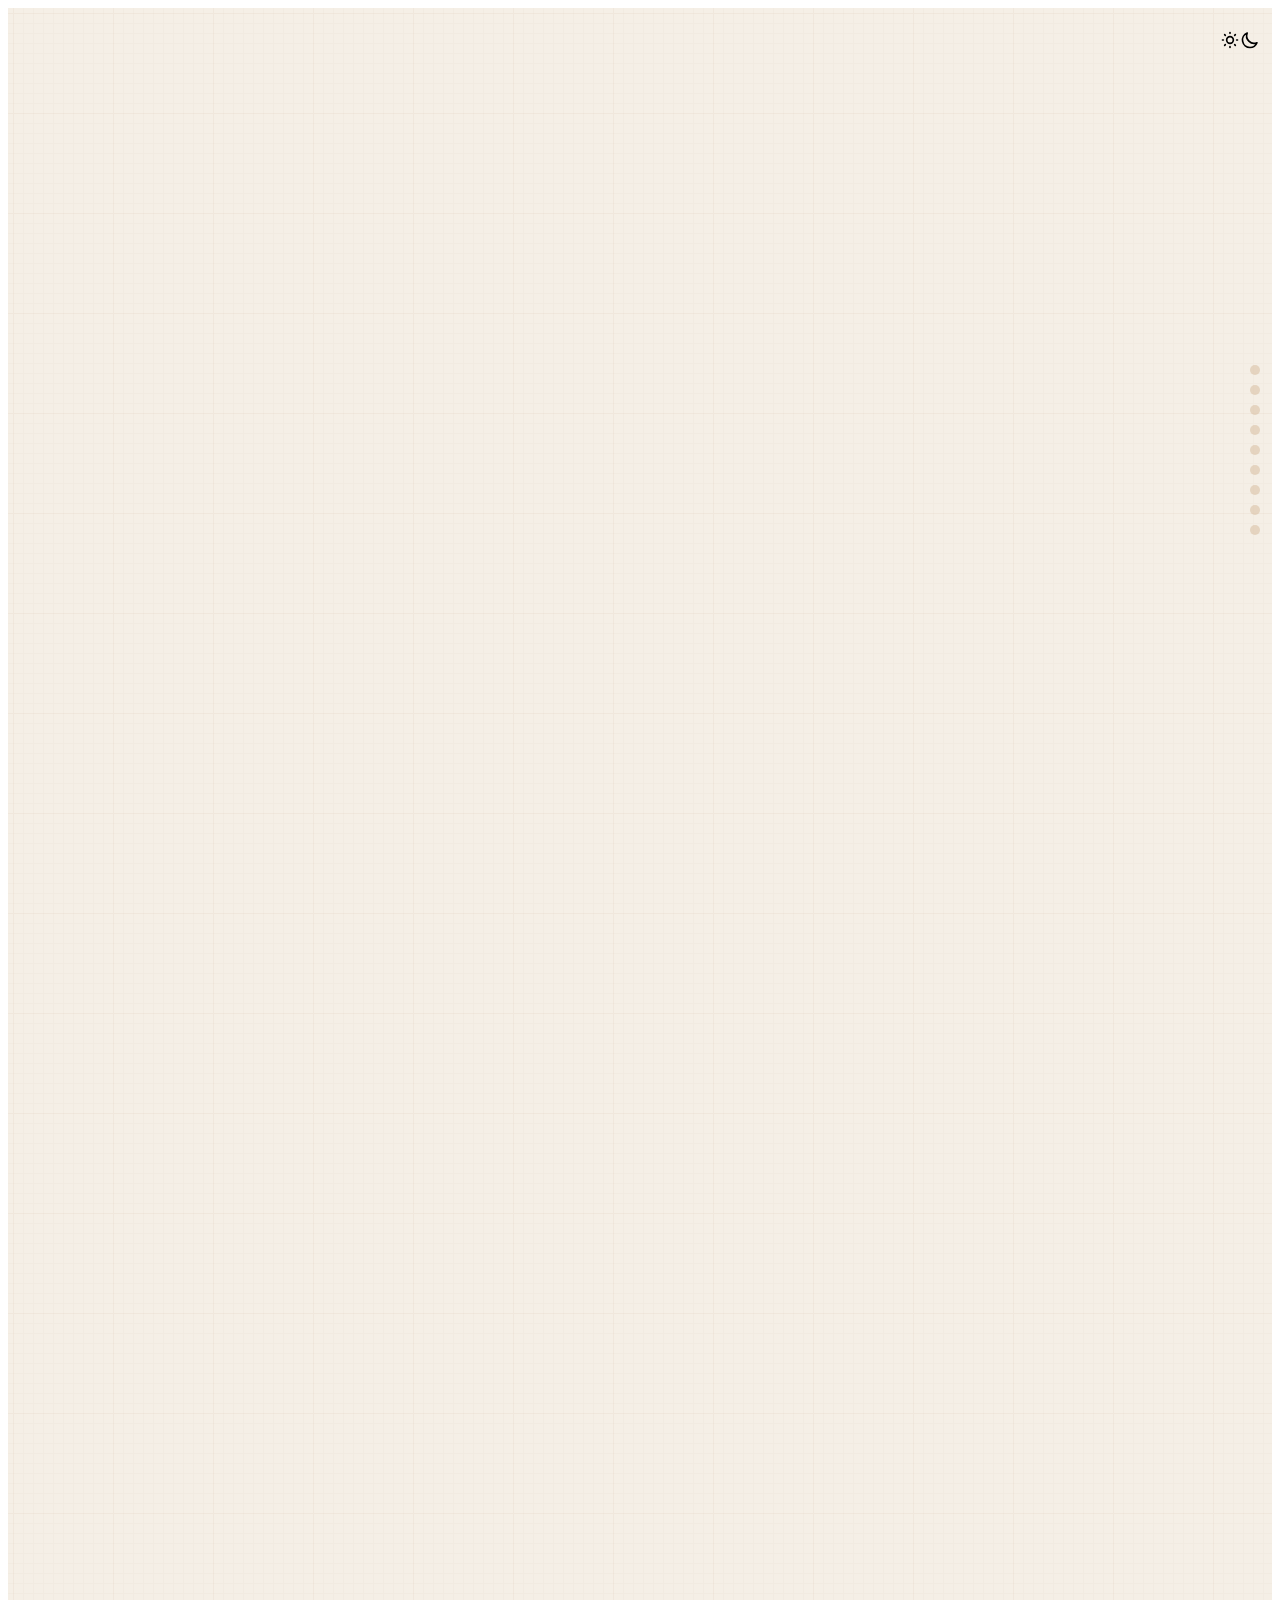
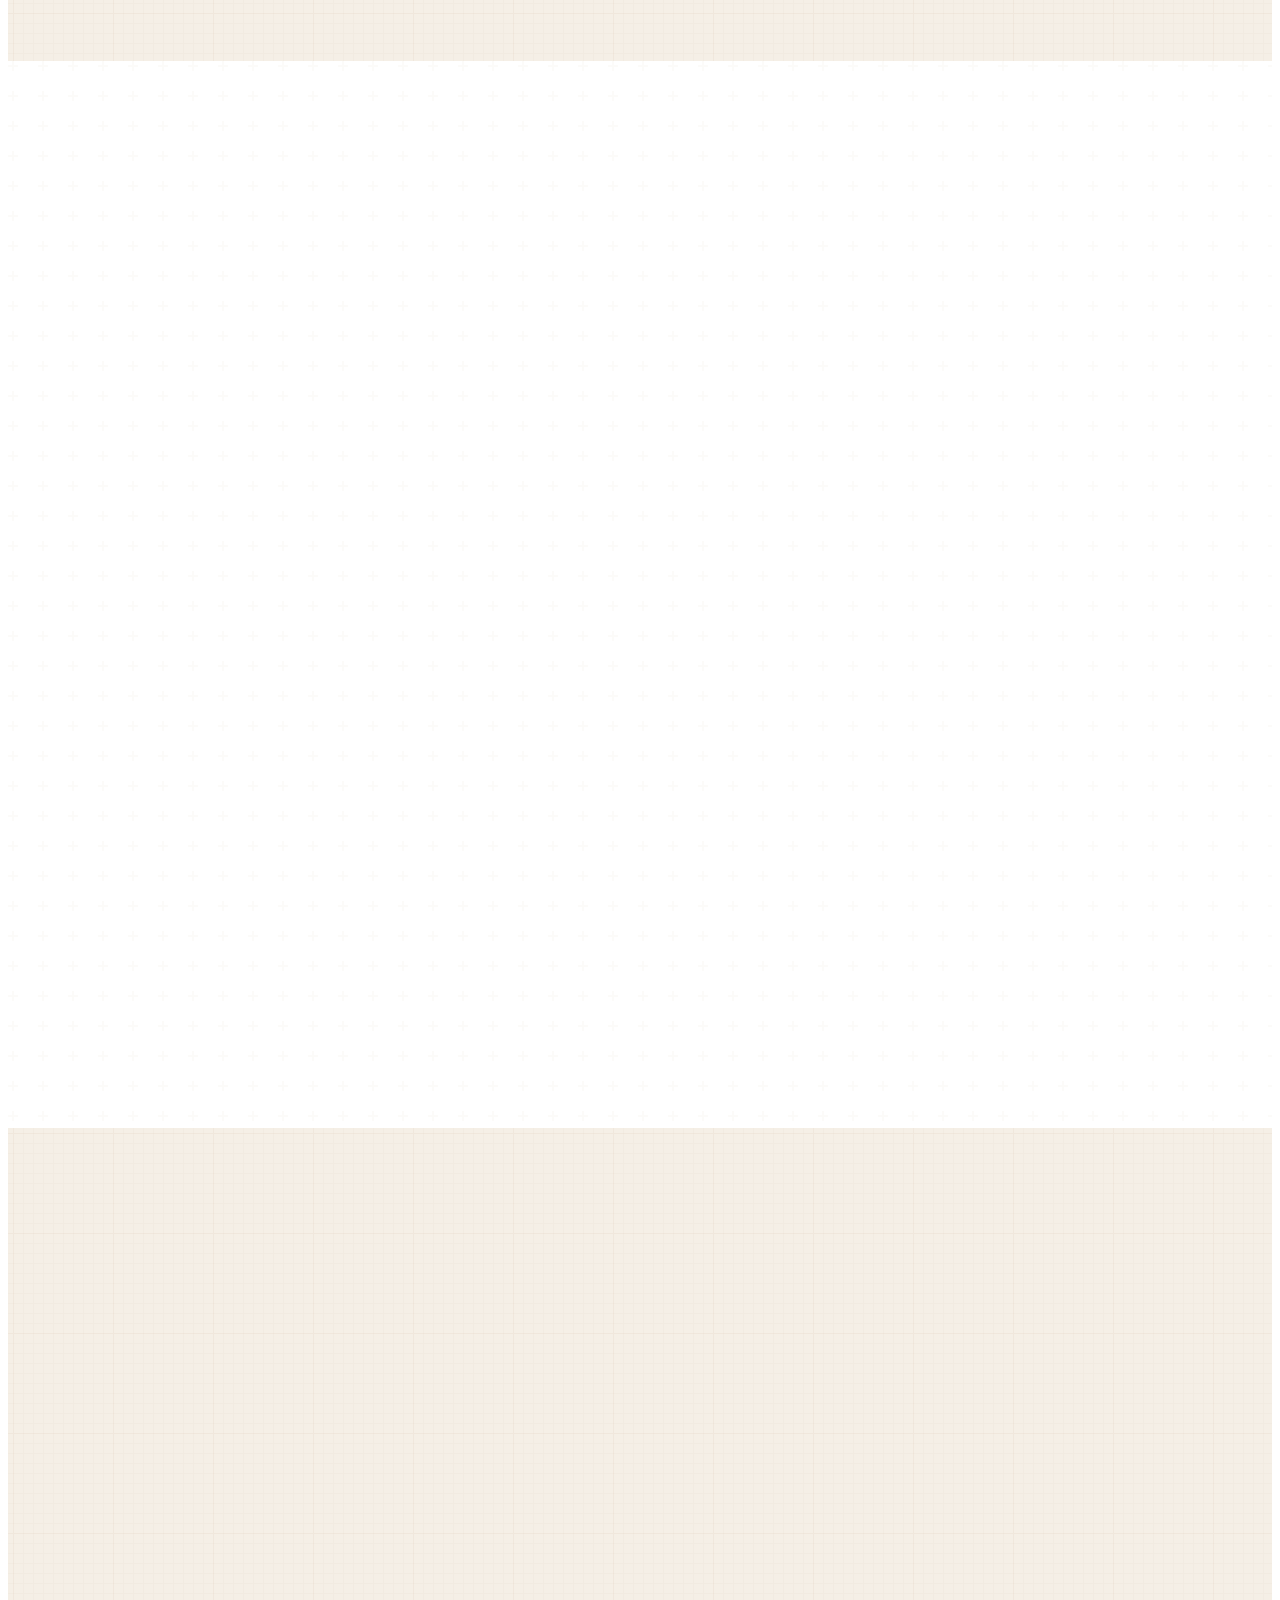
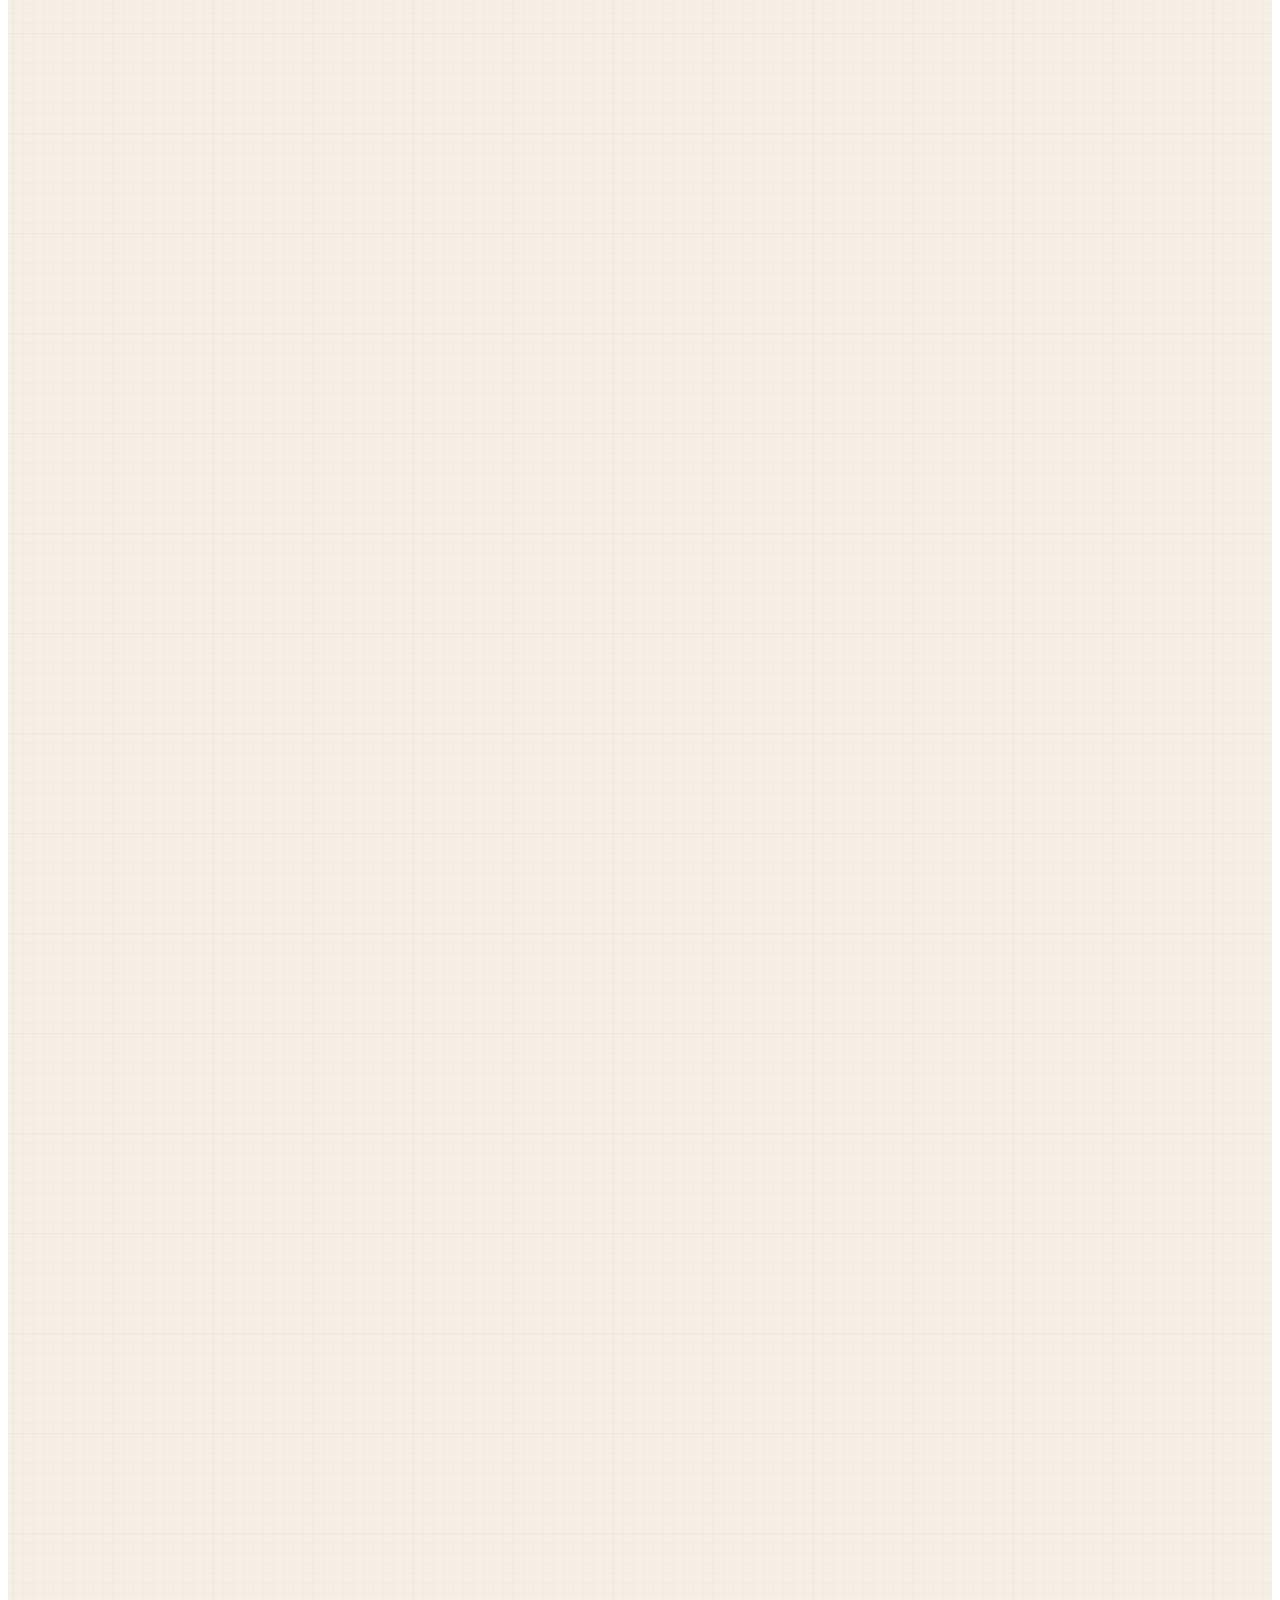
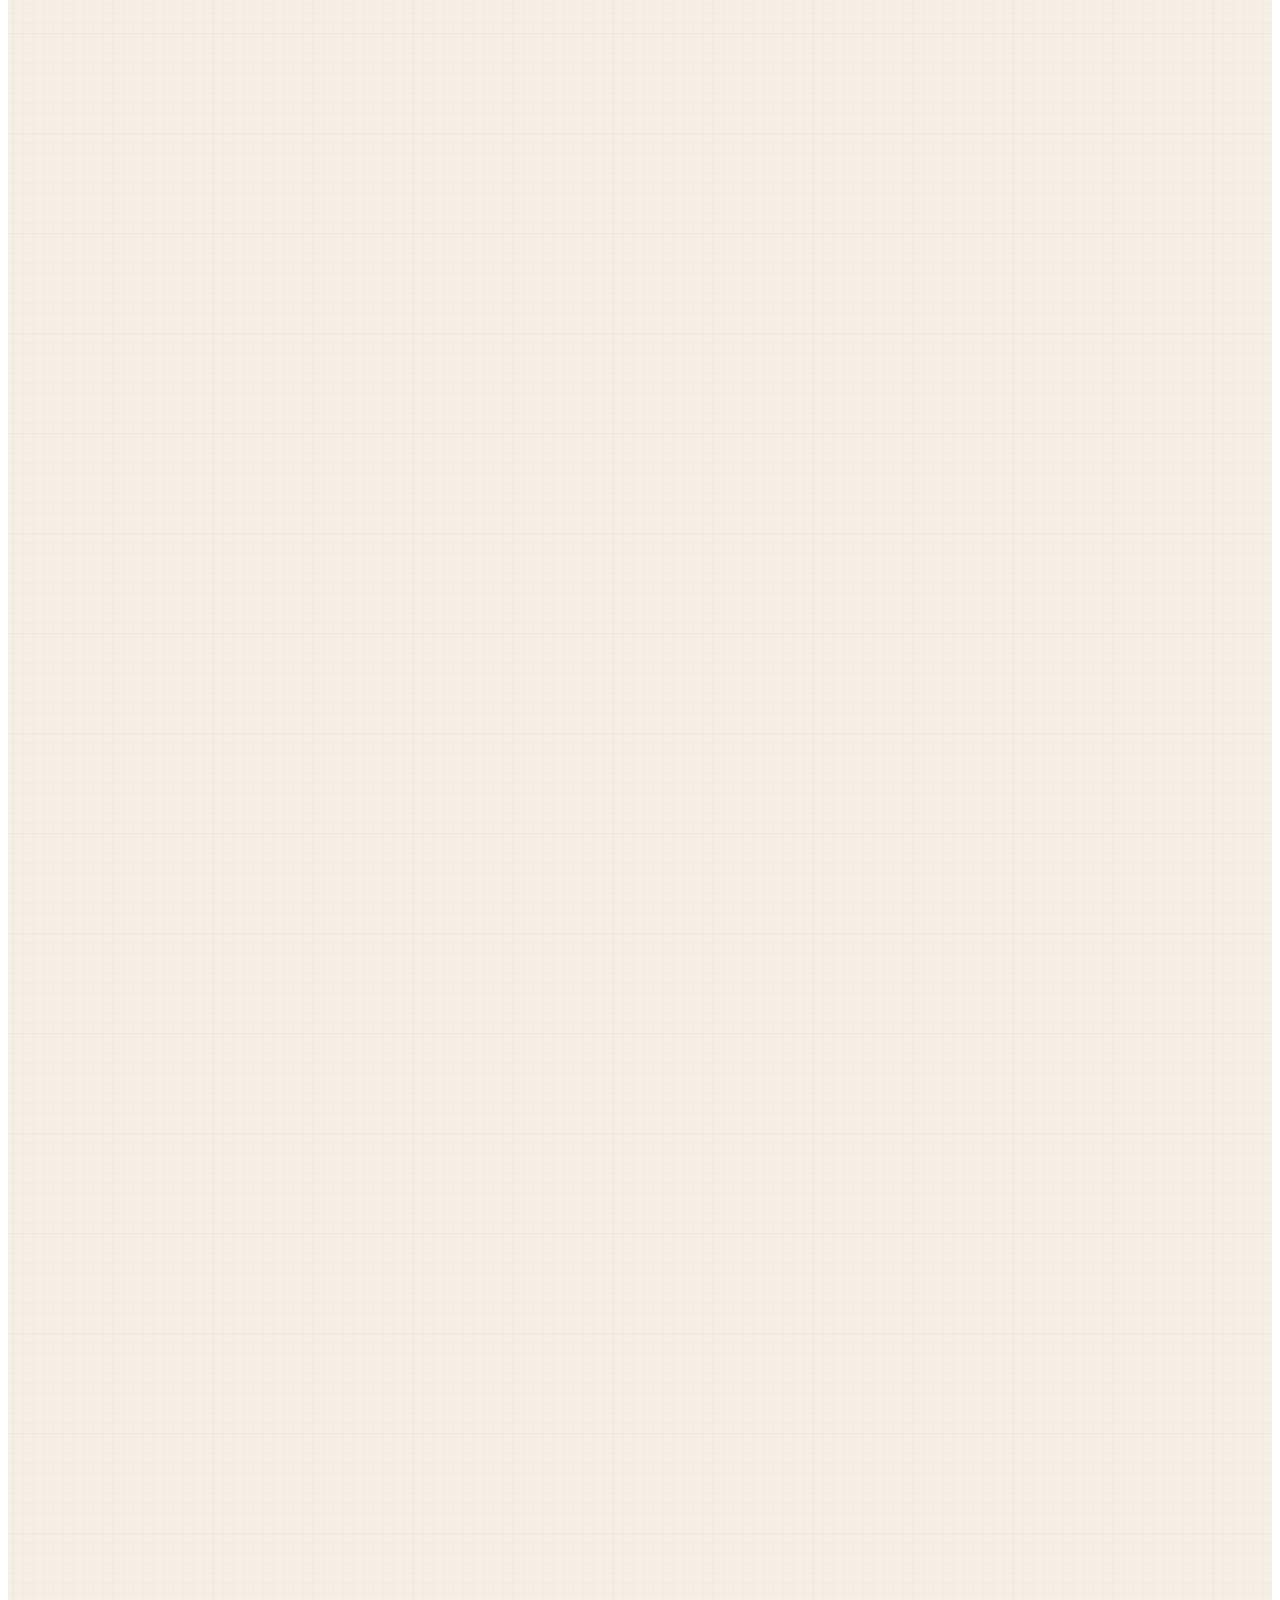
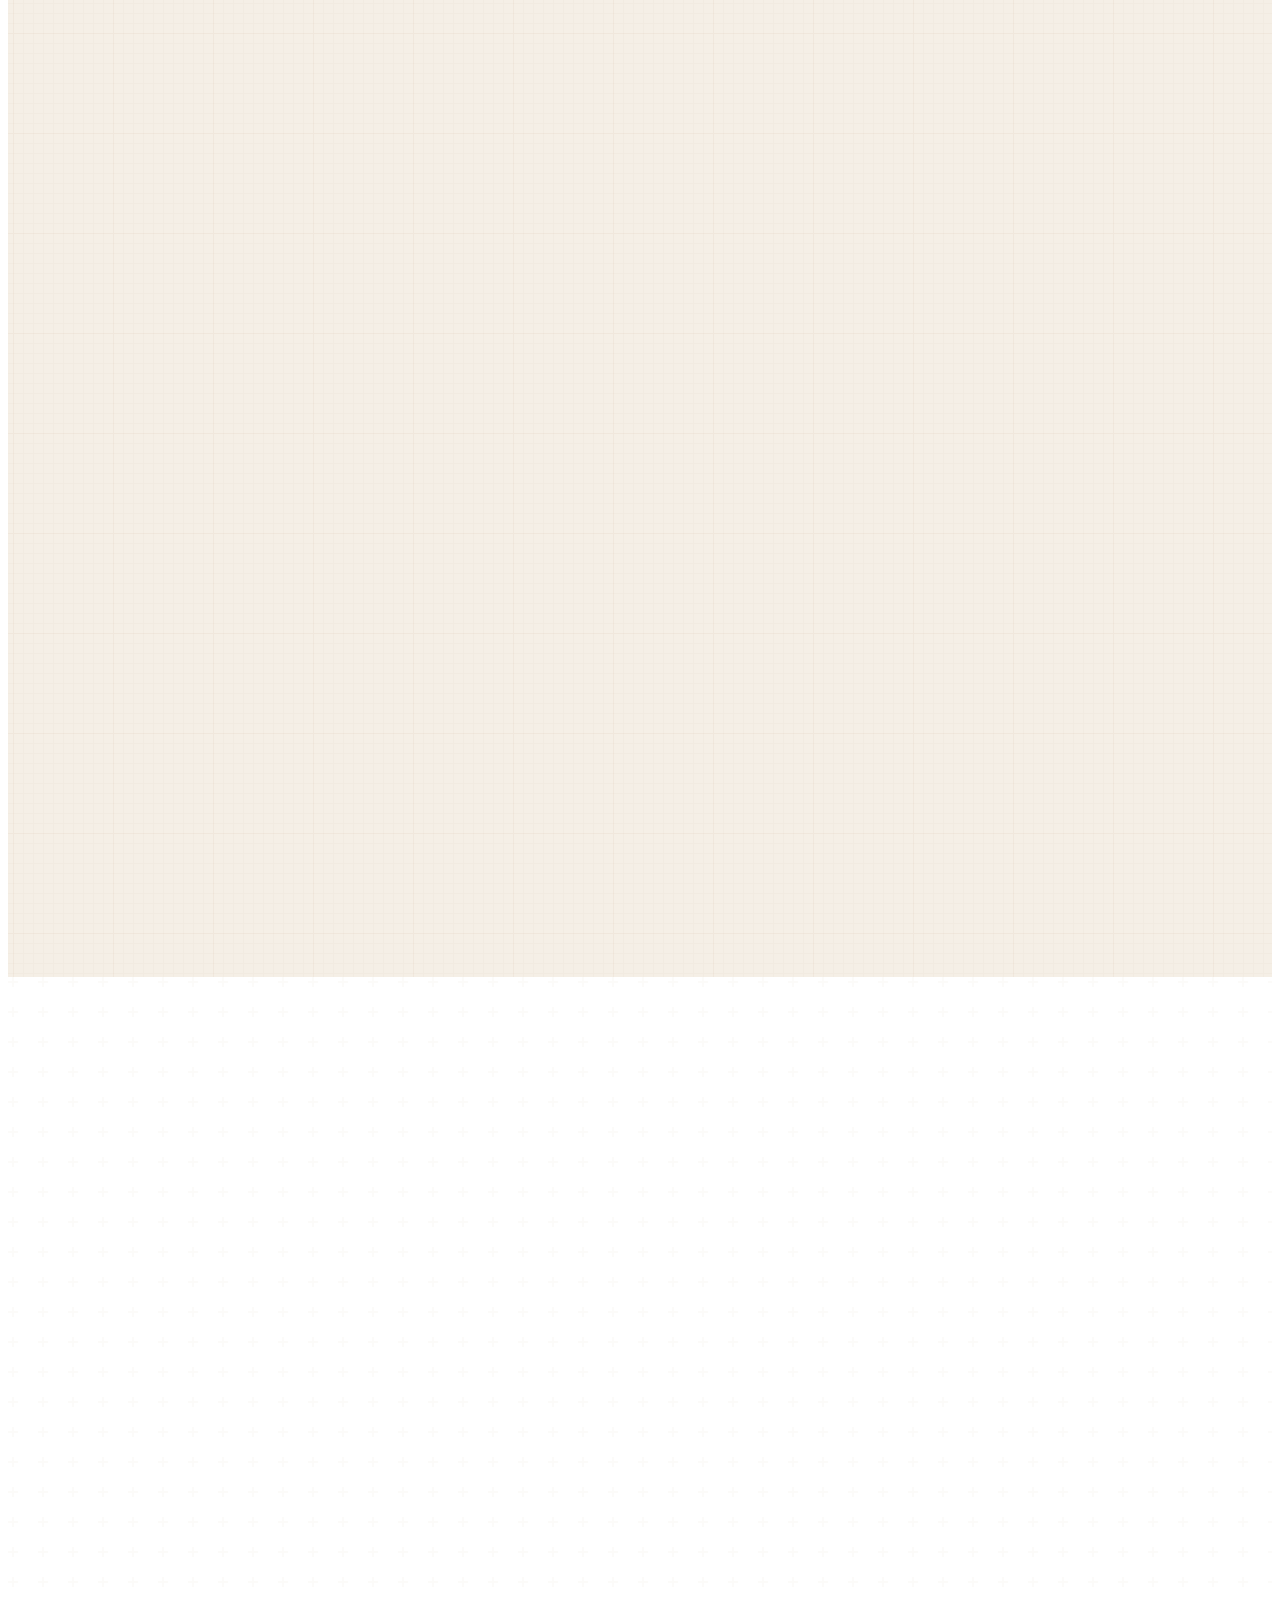
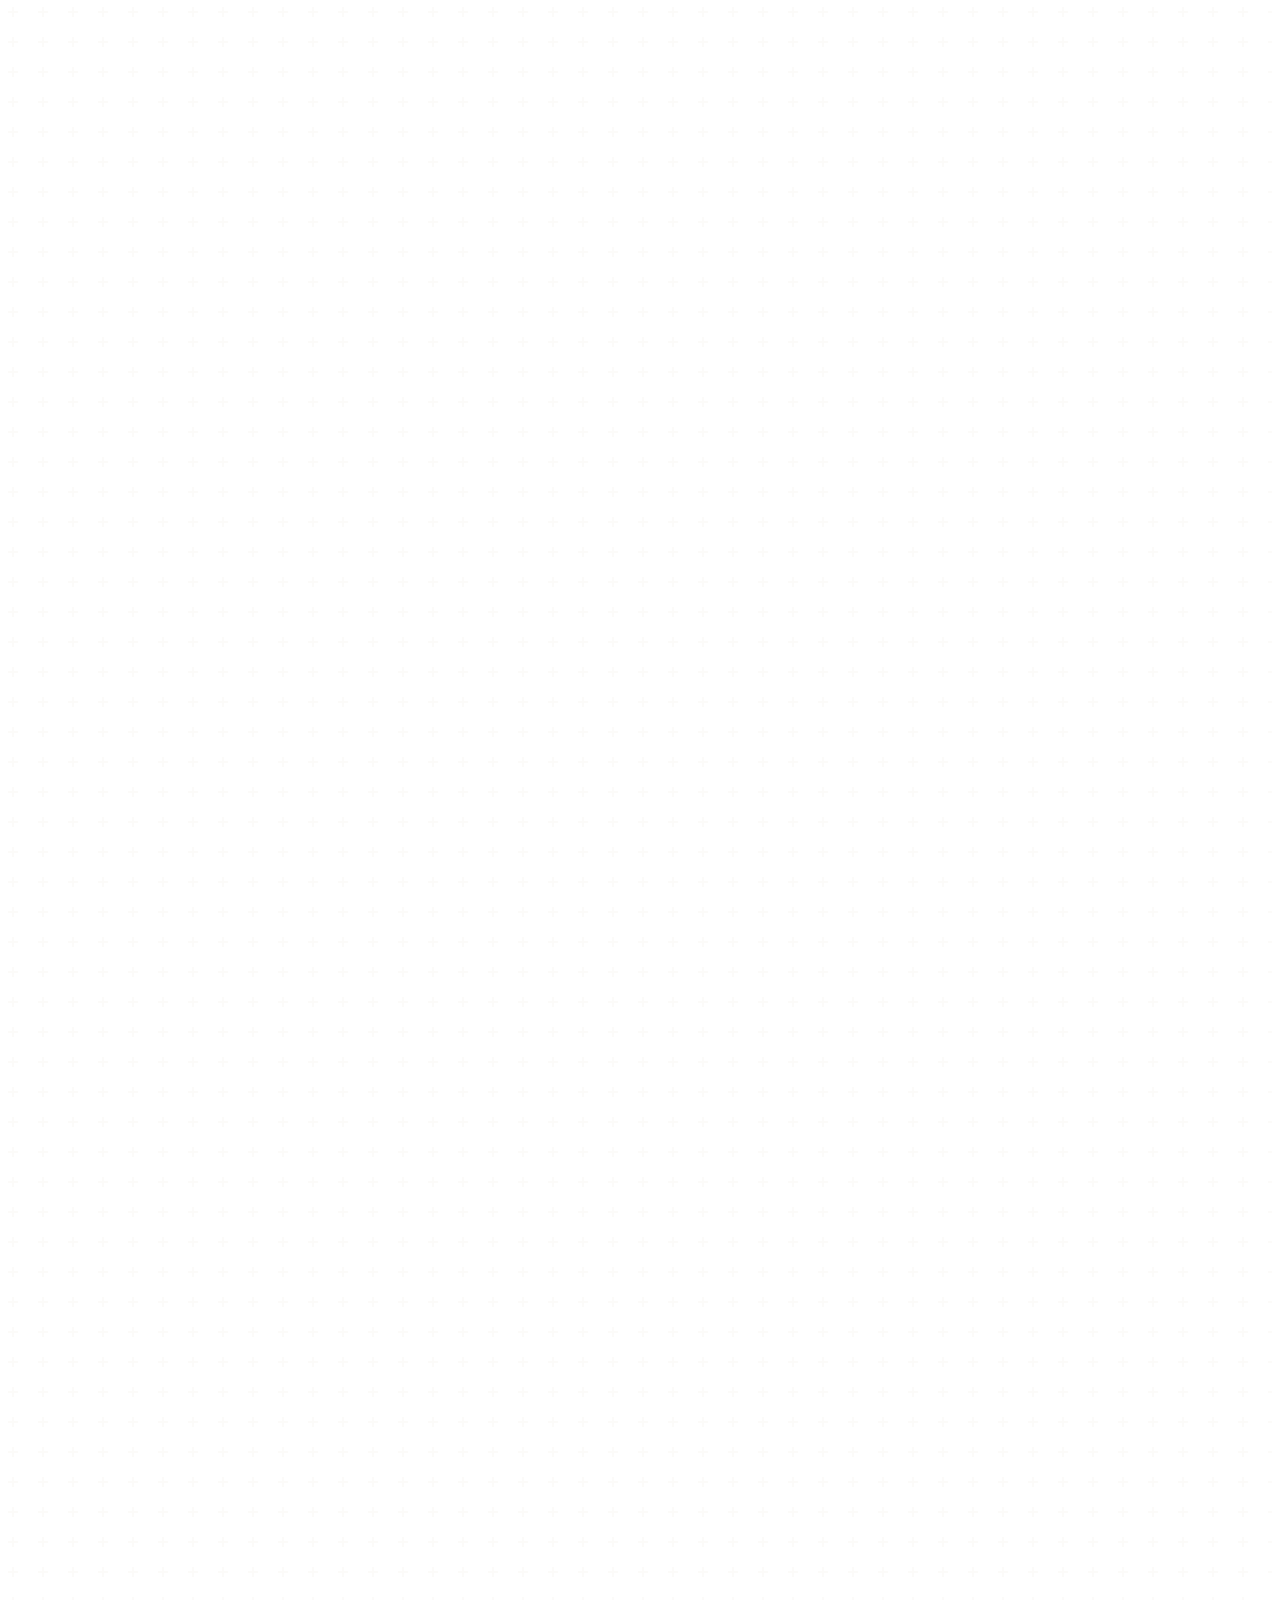
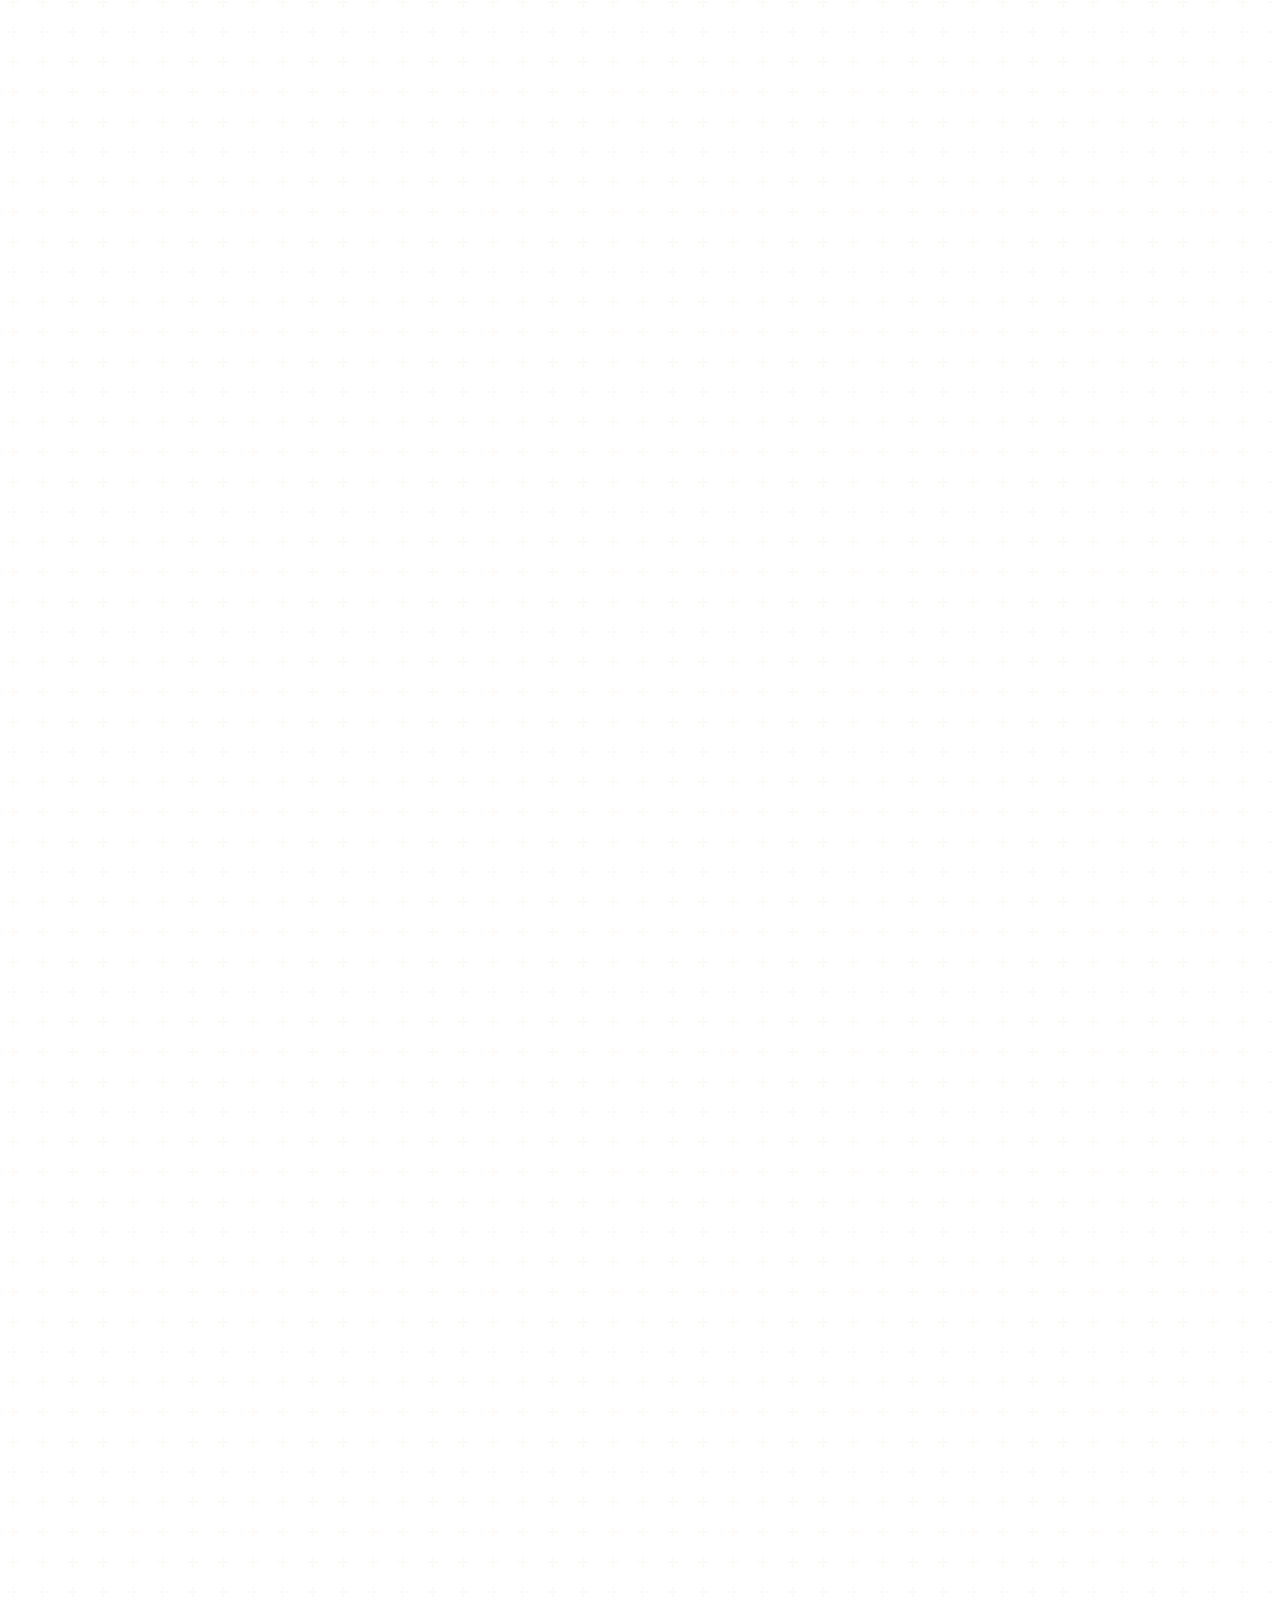
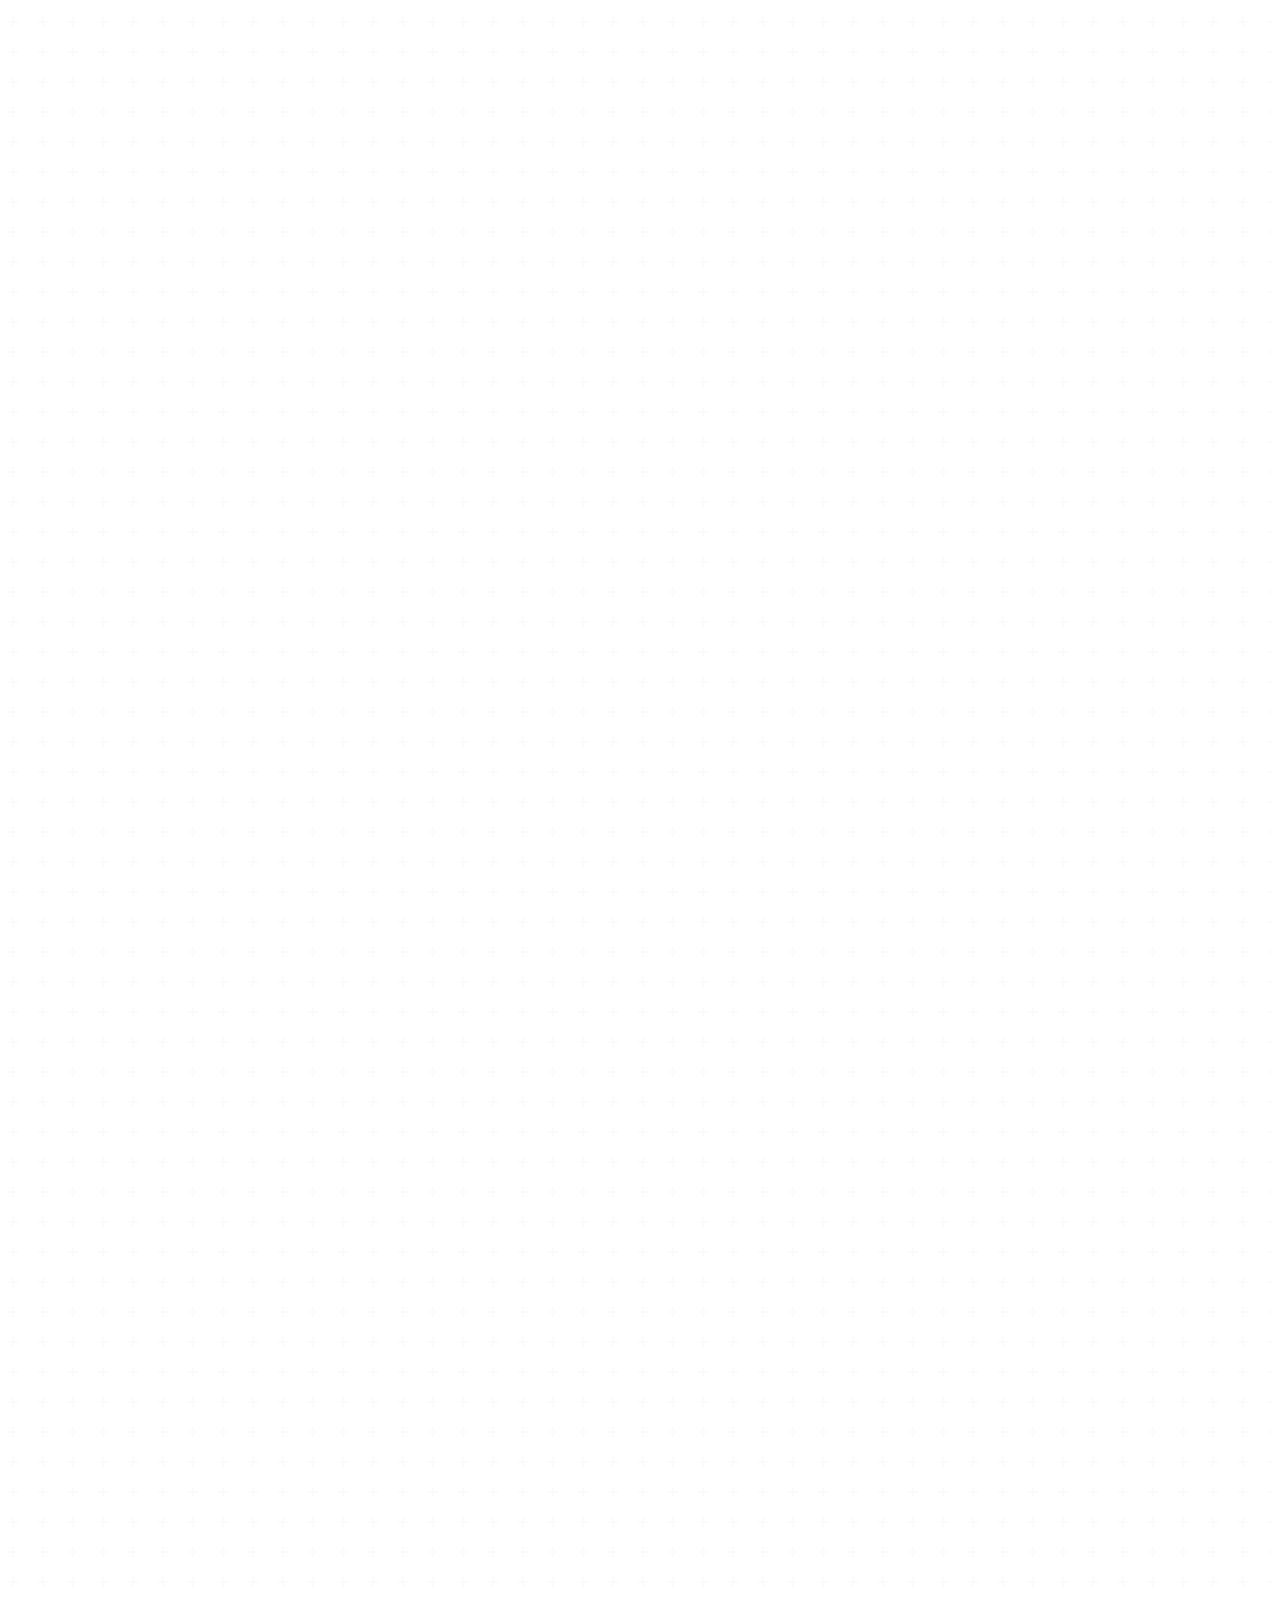
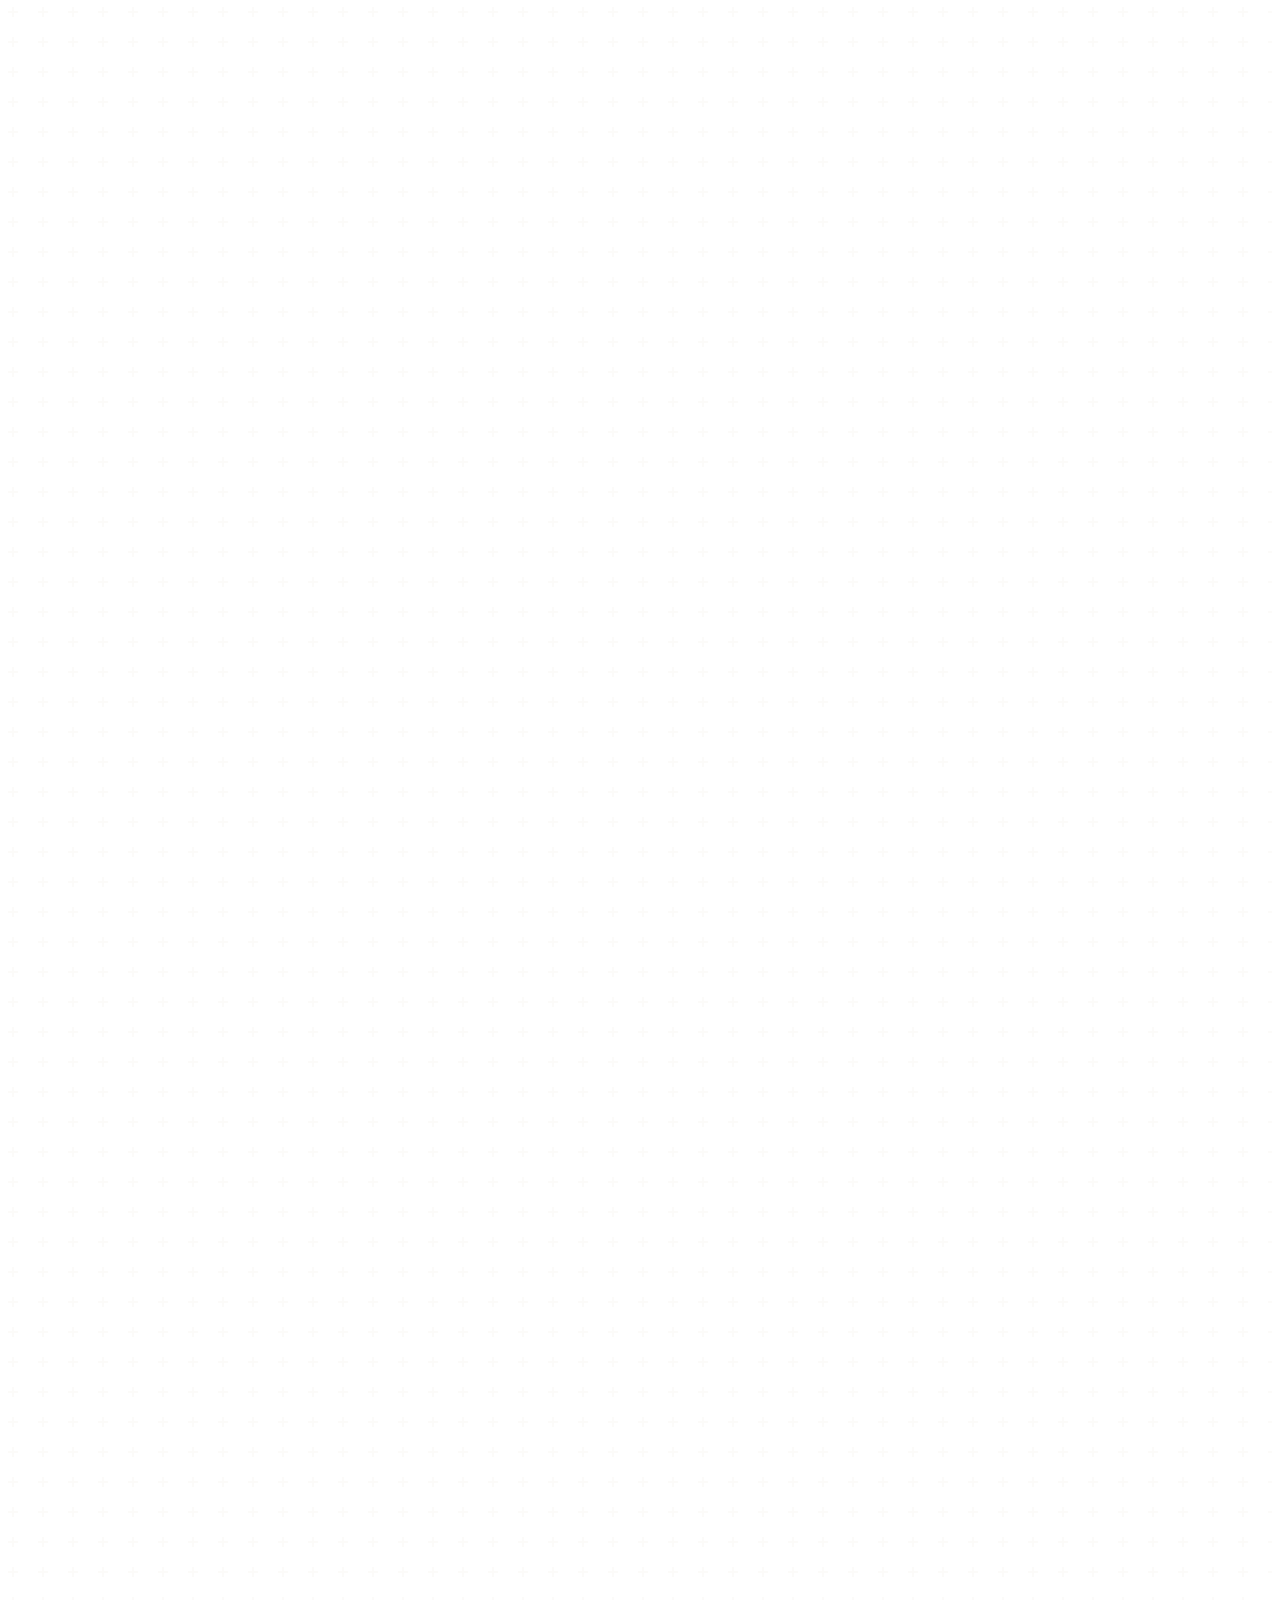
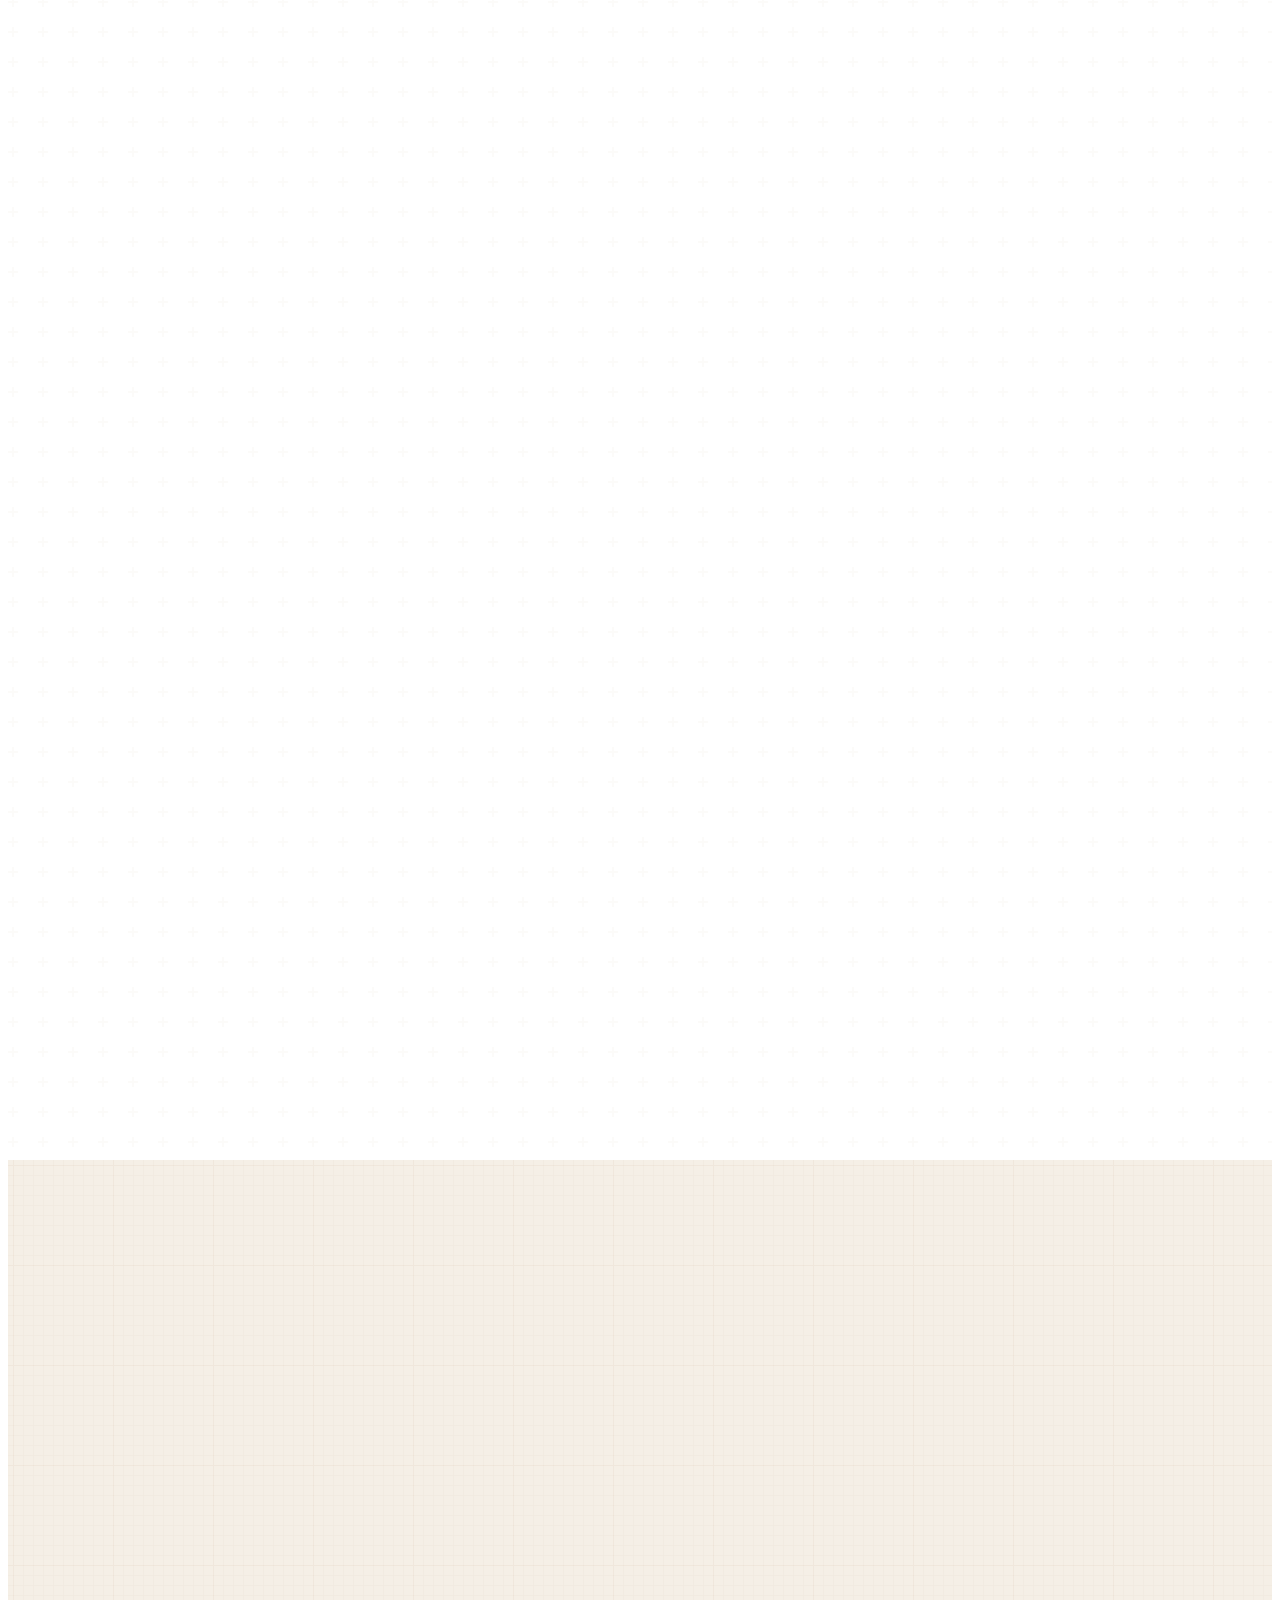
==== index.html @ dbbe3bf6 "fix redundant code" ====
<!DOCTYPE html>
<html lang="vi">

<head>
    <meta charset="UTF-8">
    <meta name="viewport" content="width=device-width, initial-scale=1.0">
    <title>Chủ nghĩa Duy vật Lịch sử: Giai cấp và Dân tộc</title>
    <script src="https://cdn.tailwindcss.com"></script>
    <script src="https://cdn.jsdelivr.net/npm/gsap@3.12.2/dist/gsap.min.js"></script>
    <script src="https://cdn.jsdelivr.net/npm/gsap@3.12.2/dist/ScrollTrigger.min.js"></script>
    <link rel="stylesheet" href="css/style.css">
</head>

<body class="bg-sepia-50 dark:bg-sepia-900 text-sepia-900 dark:text-sepia-100 transition-colors duration-300">
    <!-- Progress bar -->
    <div class="progress-container">
        <div class="progress-bar" id="progressBar"></div>
    </div>

    <!-- Dark mode toggle -->
    <div class="mode-toggle bg-sepia-200 dark:bg-sepia-800 text-sepia-800 dark:text-sepia-200" id="modeToggle">
        <svg xmlns="http://www.w3.org/2000/svg" id="lightIcon" class="h-5 w-5 hidden dark:block" fill="none"
            viewBox="0 0 24 24" stroke="currentColor">
            <path stroke-linecap="round" stroke-linejoin="round" stroke-width="2"
                d="M12 3v1m0 16v1m9-9h-1M4 12H3m15.364 6.364l-.707-.707M6.343 6.343l-.707-.707m12.728 0l-.707.707M6.343 17.657l-.707.707M16 12a4 4 0 11-8 0 4 4 0 018 0z" />
        </svg>
        <svg xmlns="http://www.w3.org/2000/svg" id="darkIcon" class="h-5 w-5 block dark:hidden" fill="none"
            viewBox="0 0 24 24" stroke="currentColor">
            <path stroke-linecap="round" stroke-linejoin="round" stroke-width="2"
                d="M20.354 15.354A9 9 0 018.646 3.646 9.003 9.003 0 0012 21a9.003 9.003 0 008.354-5.646z" />
        </svg>
    </div>

    <!-- Navigation dots -->
    <div class="nav-dots hidden md:flex">
        <div class="nav-dot" data-slide="slide1"></div>
        <div class="nav-dot" data-slide="slide2"></div>
        <div class="nav-dot" data-slide="slide3"></div>
        <div class="nav-dot" data-slide="slide4"></div>
        <div class="nav-dot" data-slide="slide5"></div>
        <div class="nav-dot" data-slide="slide6"></div>
        <div class="nav-dot" data-slide="slide7"></div>
        <div class="nav-dot" data-slide="slide8"></div>
        <div class="nav-dot" data-slide="slide9"></div>
    </div>

    <!-- Slide 1: Title -->
    <section id="slide1" class="slide px-4 py-20 md:px-20 md:py-24 bg-parchment">
        <div class="bg-pattern"></div>

        <div class="floating-element floating-1 animate-float">
            <svg width="40" height="40" viewBox="0 0 40 40" fill="none">
                <circle cx="20" cy="20" r="15" fill="#B08D65" fill-opacity="0.2" />
            </svg>
        </div>

        <div class="floating-element floating-2 animate-float-slow">
            <svg width="60" height="60" viewBox="0 0 60 60" fill="none">
                <rect x="15" y="15" width="30" height="30" fill="#D67B1F" fill-opacity="0.2" />
            </svg>
        </div>

        <div class="floating-element floating-3 animate-float-fast">
            <svg width="30" height="30" viewBox="0 0 30 30" fill="none">
                <polygon points="15,0 30,30 0,30" fill="#B08D65" fill-opacity="0.2" />
            </svg>
        </div>

        <div class="slide-content max-w-5xl mx-auto">
            <div class="md:grid md:grid-cols-2 md:gap-8 items-center">
                <div class="text-center md:text-left mb-10 md:mb-0">
                    <div
                        class="inline-block px-4 py-1 rounded-full bg-primary-100 dark:bg-primary-900 text-primary-800 dark:text-primary-200 text-sm font-semibold mb-4 fade-in-slow">
                        Chương 3: Chủ nghĩa duy vật lịch sử</div>

                    <h1 class="text-4xl md:text-6xl font-bold mb-8">Giai cấp và Dân tộc</h1>

                    <div
                        class="text-lg md:text-xl text-sepia-700 dark:text-sepia-300 max-w-3xl mx-auto md:mx-0 fade-up">
                        <p class="mb-2">II. Giai cấp và dân tộc</p>
                        <p class="pl-4">2. Dân tộc</p>
                        <p class="pl-4">3. Mối quan hệ giai cấp - dân tộc - nhân loại</p>
                        <p class="mb-2">III. Nhà nước và cách mạng xã hội</p>
                        <p class="pl-4">1. Nhà nước</p>
                    </div>

                    <!-- <div class="mt-8 scale-in">
                        <svg class="w-20 h-20 text-primary-500 mx-auto md:mx-0" viewBox="0 0 100 100">
                            <circle class="icon-circle" cx="50" cy="50" r="40" stroke="currentColor" stroke-width="3"
                                fill="none" />
                            <path class="icon-path opacity-0" d="M30,50 L45,65 L70,35" stroke="currentColor"
                                stroke-width="3" fill="none" stroke-linecap="round" stroke-linejoin="round" />
                        </svg>
                    </div> -->
                </div>

                <div class="fade-up">
                    <div class="img-frame rounded-lg overflow-hidden relative mx-auto md:ml-auto md:mr-0 max-w-md">
                        <img src="https://images.unsplash.com/photo-1457369804613-52c61a468e7d?w=800&auto=format&fit=crop"
                            alt="Tượng Karl Marx" class="w-full object-cover img-vintage aspect-[4/3]">
                        <div class="img-caption">Tượng đài Karl Marx - Người sáng lập chủ nghĩa duy vật lịch sử</div>
                    </div>
                </div>
            </div>

            <div class="mt-12 text-center text-sepia-500 dark:text-sepia-500 fade-in-slow">
                <p>Cuộn xuống để tiếp tục</p>
                <svg class="w-6 h-6 mx-auto mt-2 animate-bounce" fill="none" stroke="currentColor" viewBox="0 0 24 24"
                    xmlns="http://www.w3.org/2000/svg">
                    <path stroke-linecap="round" stroke-linejoin="round" stroke-width="2"
                        d="M19 14l-7 7m0 0l-7-7m7 7V3"></path>
                </svg>
            </div>
        </div>
    </section>

    <!-- Slide 2: Dân tộc: Định nghĩa -->
    <section id="slide2" class="slide px-4 py-20 md:px-20 md:py-24 bg-sepia-100 dark:bg-sepia-800">
        <div class="bg-pattern"></div>
        <div class="slide-content max-w-5xl mx-auto">
            <div class="mb-8">
                <h2 class="text-3xl md:text-4xl font-bold mb-8 slide-from-left">II.2. Dân tộc: Khái niệm và Đặc điểm
                </h2>

                <div class="grid md:grid-cols-2 gap-8">
                    <div class="slide-from-left">
                        <h3 class="text-xl md:text-2xl font-semibold mb-4 text-primary-600 dark:text-primary-400">Khái
                            niệm dân tộc</h3>
                        <div class="quote mb-6">
                            <p>"Dân tộc là một cộng đồng người ổn định, hình thành trong lịch sử, có chung ngôn ngữ,
                                lãnh thổ, đời sống kinh tế và tâm lý biểu hiện trong nền văn hoá chung."</p>
                        </div>
                        <p class="mb-4">Dân tộc là một phạm trù lịch sử, xuất hiện trong giai đoạn tan rã của chế độ
                            công xã nguyên thuỷ và hình thành xã hội có giai cấp.</p>

                        <div class="mt-6 img-frame rounded-lg overflow-hidden relative">
                            <img src="https://images.unsplash.com/photo-1530968033775-2c92736b131e?w=800&auto=format&fit=crop"
                                alt="Lá cờ biểu tượng dân tộc" class="w-full object-cover img-vintage aspect-[16/9]">
                            <div class="img-caption">Lá cờ - Biểu tượng của bản sắc dân tộc</div>
                        </div>
                    </div>

                    <div class="slide-from-right">
                        <h3 class="text-xl md:text-2xl font-semibold mb-4 text-primary-600 dark:text-primary-400">Đặc
                            điểm cơ bản của dân tộc</h3>
                        <div class="timeline">
                            <div class="timeline-item fade-up">
                                <div class="timeline-dot"></div>
                                <h4 class="font-medium mb-2">Tính ổn định lâu dài</h4>
                                <p>Dân tộc có tính ổn định cao hơn các cộng đồng người khác như bộ lạc, bộ tộc.</p>
                            </div>
                            <div class="timeline-item fade-up">
                                <div class="timeline-dot"></div>
                                <h4 class="font-medium mb-2">Tính lịch sử</h4>
                                <p>Dân tộc không phải là hiện tượng có tính tự nhiên mà là sản phẩm của quá trình phát
                                    triển lịch sử.</p>
                            </div>
                            <div class="timeline-item fade-up">
                                <div class="timeline-dot"></div>
                                <h4 class="font-medium mb-2">Tính kinh tế</h4>
                                <p>Sự hình thành dân tộc gắn liền với sự phát triển của nền kinh tế hàng hoá và thị
                                    trường dân tộc.</p>
                            </div>
                            <div class="timeline-item fade-up">
                                <div class="timeline-dot"></div>
                                <h4 class="font-medium mb-2">Văn hoá tâm lý chung</h4>
                                <p>Tạo ra bản sắc văn hoá và tâm lý, ý thức dân tộc.</p>
                            </div>
                        </div>
                    </div>
                </div>
            </div>

            <div class="mt-8 md:mt-12 appear-after">
                <div class="book-page p-6 rounded-lg">
                    <h3 class="text-xl font-semibold mb-4 text-primary-600 dark:text-primary-400">Các yếu tố cấu thành
                        dân tộc</h3>
                    <div class="grid md:grid-cols-2 gap-6">
                        <div class="highlight-box mb-4">
                            <h4 class="font-medium mb-2">Ngôn ngữ chung</h4>
                            <p>Là phương tiện giao tiếp, là cơ sở và phương thức thể hiện văn hoá dân tộc, góp phần tạo
                                nên ý thức cộng đồng.</p>
                        </div>
                        <div class="highlight-box mb-4">
                            <h4 class="font-medium mb-2">Lãnh thổ chung</h4>
                            <p>Không gian địa lý cụ thể mà cộng đồng dân tộc sinh sống, gắn bó trong quá trình lịch sử.
                            </p>
                        </div>
                        <div class="highlight-box mb-4">
                            <h4 class="font-medium mb-2">Đời sống kinh tế</h4>
                            <p>Sự phát triển của thị trường dân tộc thống nhất và các mối quan hệ kinh tế dân tộc.</p>
                        </div>
                        <div class="highlight-box mb-4">
                            <h4 class="font-medium mb-2">Tâm lý và văn hoá</h4>
                            <p>Biểu hiện qua phong tục, tập quán, tín ngưỡng, các giá trị tinh thần chung của cộng đồng.
                            </p>
                        </div>
                    </div>
                </div>
            </div>
        </div>
    </section>

    <!-- Slide 3: Các loại hình dân tộc -->
    <section id="slide3" class="slide px-4 py-20 md:px-20 md:py-24 bg-parchment">
        <div class="bg-pattern"></div>
        <div class="slide-content max-w-5xl mx-auto">
            <div class="mb-8 slide-from-left">
                <h2 class="text-3xl md:text-4xl font-bold mb-8">Các hình thức phát triển của dân tộc</h2>
            </div>

            <div class="grid md:grid-cols-2 gap-8 mb-10">
                <div class="slide-from-left">
                    <div class="grid grid-cols-1 gap-6">
                        <div class="bg-sepia-50 dark:bg-sepia-800 rounded-lg p-6 shadow-md fade-up">
                            <div class="flex items-start">
                                <div
                                    class="w-12 h-12 bg-primary-100 dark:bg-primary-900 rounded-full flex items-center justify-center mr-4 flex-shrink-0">
                                    <svg class="w-6 h-6 text-primary-600 dark:text-primary-400" fill="none"
                                        stroke="currentColor" viewBox="0 0 24 24">
                                        <path stroke-linecap="round" stroke-linejoin="round" stroke-width="2"
                                            d="M9 12l2 2 4-4m5.618-4.016A11.955 11.955 0 0112 2.944a11.955 11.955 0 01-8.618 3.04A12.02 12.02 0 003 9c0 5.591 3.824 10.29 9 11.622 5.176-1.332 9-6.03 9-11.622 0-1.042-.133-2.052-.382-3.016z">
                                        </path>
                                    </svg>
                                </div>
                                <div>
                                    <h3 class="text-xl font-semibold mb-2 text-primary-600 dark:text-primary-400">1. Dân
                                        tộc tư sản</h3>
                                    <p class="mb-2">Hình thành cùng với sự phát triển của chủ nghĩa tư bản và thị trường
                                        dân tộc.</p>
                                    <p>Giai cấp tư sản nắm quyền lực và định hình ý thức dân tộc theo lợi ích của mình.
                                    </p>
                                </div>
                            </div>
                        </div>

                        <div class="bg-sepia-50 dark:bg-sepia-800 rounded-lg p-6 shadow-md fade-up">
                            <div class="flex items-start">
                                <div
                                    class="w-12 h-12 bg-primary-100 dark:bg-primary-900 rounded-full flex items-center justify-center mr-4 flex-shrink-0">
                                    <svg class="w-6 h-6 text-primary-600 dark:text-primary-400" fill="none"
                                        stroke="currentColor" viewBox="0 0 24 24">
                                        <path stroke-linecap="round" stroke-linejoin="round" stroke-width="2"
                                            d="M21 12a9 9 0 01-9 9m9-9a9 9 0 00-9-9m9 9H3m9 9a9 9 0 01-9-9m9 9c1.657 0 3-4.03 3-9s-1.343-9-3-9m0 18c-1.657 0-3-4.03-3-9s1.343-9 3-9m-9 9a9 9 0 019-9">
                                        </path>
                                    </svg>
                                </div>
                                <div>
                                    <h3 class="text-xl font-semibold mb-2 text-primary-600 dark:text-primary-400">2. Dân
                                        tộc XHCN</h3>
                                    <p class="mb-2">Xóa bỏ áp bức bóc lột giai cấp và đoàn kết các dân tộc.</p>
                                    <p>Giai cấp công nhân lãnh đạo thông qua Đảng Cộng sản, kết hợp chủ nghĩa yêu nước
                                        với chủ nghĩa quốc tế.</p>
                                </div>
                            </div>
                        </div>

                        <div class="bg-sepia-50 dark:bg-sepia-800 rounded-lg p-6 shadow-md fade-up">
                            <div class="flex items-start">
                                <div
                                    class="w-12 h-12 bg-primary-100 dark:bg-primary-900 rounded-full flex items-center justify-center mr-4 flex-shrink-0">
                                    <svg class="w-6 h-6 text-primary-600 dark:text-primary-400" fill="none"
                                        stroke="currentColor" viewBox="0 0 24 24">
                                        <path stroke-linecap="round" stroke-linejoin="round" stroke-width="2"
                                            d="M3.055 11H5a2 2 0 012 2v1a2 2 0 002 2 2 2 0 012 2v2.945M8 3.935V5.5A2.5 2.5 0 0010.5 8h.5a2 2 0 012 2 2 2 0 104 0 2 2 0 012-2h1.064M15 20.488V18a2 2 0 012-2h3.064M21 12a9 9 0 11-18 0 9 9 0 0118 0z">
                                        </path>
                                    </svg>
                                </div>
                                <div>
                                    <h3 class="text-xl font-semibold mb-2 text-primary-600 dark:text-primary-400">3. Dân
                                        tộc trong toàn cầu hóa</h3>
                                    <p class="mb-2">Tăng cường tính liên kết, hội nhập quốc tế đồng thời đối mặt với
                                        thách thức giữ gìn bản sắc dân tộc.</p>
                                    <p>Xuất hiện các liên kết kinh tế xuyên quốc gia và vấn đề chủ quyền dân tộc.</p>
                                </div>
                            </div>
                        </div>
                    </div>
                </div>

                <div class="slide-from-right space-y-6">
                    <div class="img-frame rounded-lg overflow-hidden relative mb-6">
                        <img src="https://images.unsplash.com/photo-1487958449943-2429e8be8625?w=800&auto=format&fit=crop"
                            alt="Cách mạng công nghiệp" class="w-full object-cover img-vintage aspect-[4/3]">
                        <div class="img-caption">Cách mạng công nghiệp - Nền tảng của dân tộc tư sản</div>
                    </div>

                    <div class="mt-6 p-6 bg-primary-50 dark:bg-primary-900/30 rounded-lg appear-after">
                        <h3 class="text-xl font-semibold mb-4 text-primary-700 dark:text-primary-300">Quan điểm Mác-xít
                            về dân tộc</h3>
                        <div class="grid grid-cols-1 gap-4">
                            <div>
                                <div class="mb-2 font-medium text-primary-600 dark:text-primary-400">Tính khách quan và
                                    lịch sử</div>
                                <p>Dân tộc là hiện tượng khách quan, sản phẩm của quá trình phát triển lịch sử xã hội,
                                    không phải là sản phẩm của tự nhiên hay ý niệm.</p>
                            </div>
                            <div>
                                <div class="mb-2 font-medium text-primary-600 dark:text-primary-400">Tính giai cấp</div>
                                <p>Trong mỗi dân tộc đều tồn tại các giai cấp với lợi ích khác nhau. Chính sách dân tộc
                                    phải gắn với lợi ích giai cấp tiến bộ.</p>
                            </div>
                            <div>
                                <div class="mb-2 font-medium text-primary-600 dark:text-primary-400">Phê phán chủ nghĩa
                                    dân tộc hẹp hòi</div>
                                <p>Phản đối quan điểm dân tộc cực đoan, phân biệt chủng tộc và dân tộc bài ngoại.</p>
                            </div>
                        </div>
                    </div>

                    <div class="img-frame rounded-lg overflow-hidden relative mt-6">
                        <img src="https://images.unsplash.com/photo-1532375810709-75b1da00537c?w=800&auto=format&fit=crop"
                            alt="Liên kết toàn cầu" class="w-full object-cover img-vintage aspect-[16/9]">
                        <div class="img-caption">Thời đại toàn cầu hóa và thách thức với các dân tộc</div>
                    </div>
                </div>
            </div>
        </div>
    </section>

    <!-- Slide 4: Vấn đề dân tộc -->
    <section id="slide4" class="slide px-4 py-20 md:px-20 md:py-24 bg-sepia-100 dark:bg-sepia-800">
        <div class="bg-pattern"></div>
        <div class="slide-content max-w-5xl mx-auto">
            <h2 class="text-3xl md:text-4xl font-bold mb-8 slide-from-left">Vấn đề dân tộc và đấu tranh dân tộc</h2>

            <div class="grid md:grid-cols-2 gap-10 mb-10">
                <div class="slide-from-left">
                    <h3 class="text-xl md:text-2xl font-semibold mb-6 text-primary-600 dark:text-primary-400">Cơ sở của
                        vấn đề dân tộc</h3>
                    <div class="mb-6">
                        <div class="quote mb-4">
                            <p>"Vấn đề dân tộc là tổng thể những mối quan hệ xã hội phát sinh từ sự tương tác giữa các
                                dân tộc và từ việc giải quyết quyền tự quyết dân tộc."</p>
                        </div>
                    </div>

                    <div class="space-y-4">
                        <div class="bg-sepia-50 dark:bg-sepia-700 p-4 rounded-lg shadow-sm fade-up">
                            <h4 class="font-medium mb-2 text-primary-600 dark:text-primary-400">Cơ sở kinh tế</h4>
                            <p>Sự phát triển không đồng đều giữa các dân tộc, tình trạng bóc lột, phụ thuộc kinh tế.</p>
                        </div>
                        <div class="bg-sepia-50 dark:bg-sepia-700 p-4 rounded-lg shadow-sm fade-up">
                            <h4 class="font-medium mb-2 text-primary-600 dark:text-primary-400">Cơ sở chính trị</h4>
                            <p>Vấn đề chủ quyền, độc lập dân tộc và các hình thức áp bức dân tộc.</p>
                        </div>
                        <div class="bg-sepia-50 dark:bg-sepia-700 p-4 rounded-lg shadow-sm fade-up">
                            <h4 class="font-medium mb-2 text-primary-600 dark:text-primary-400">Cơ sở xã hội-văn hóa
                            </h4>
                            <p>Những xung đột về văn hóa, tôn giáo, sắc tộc, ngôn ngữ giữa các dân tộc.</p>
                        </div>
                    </div>

                    <div class="img-frame rounded-lg overflow-hidden relative mt-8">
                        <img src="https://images.unsplash.com/photo-1524499982521-1ffd58dd89ea?w=800&auto=format&fit=crop"
                            alt="Biểu tình đòi quyền dân tộc" class="w-full object-cover img-vintage aspect-[16/9]">
                        <div class="img-caption">Phong trào đấu tranh cho quyền dân tộc</div>
                    </div>
                </div>

                <div class="slide-from-right">
                    <h3 class="text-xl md:text-2xl font-semibold mb-6 text-primary-600 dark:text-primary-400">Đấu tranh
                        dân tộc trong thời đại mới</h3>

                    <div class="mb-6 bg-sepia-50 dark:bg-sepia-700 p-5 rounded-lg shadow-sm">
                        <h4 class="font-medium mb-3 text-primary-600 dark:text-primary-400">Các hình thức đấu tranh dân
                            tộc</h4>
                        <ul class="space-y-3">
                            <li class="fade-up">
                                <div class="flex items-start">
                                    <svg class="w-5 h-5 text-primary-500 mr-2 mt-1" fill="none" stroke="currentColor"
                                        viewBox="0 0 24 24">
                                        <path stroke-linecap="round" stroke-linejoin="round" stroke-width="2"
                                            d="M5 13l4 4L19 7"></path>
                                    </svg>
                                    <span><span class="font-medium">Đấu tranh giải phóng dân tộc:</span> Chống lại sự áp
                                        bức, đô hộ của chủ nghĩa thực dân, đế quốc.</span>
                                </div>
                            </li>
                            <li class="fade-up">
                                <div class="flex items-start">
                                    <svg class="w-5 h-5 text-primary-500 mr-2 mt-1" fill="none" stroke="currentColor"
                                        viewBox="0 0 24 24">
                                        <path stroke-linecap="round" stroke-linejoin="round" stroke-width="2"
                                            d="M5 13l4 4L19 7"></path>
                                    </svg>
                                    <span><span class="font-medium">Phong trào bảo vệ chủ quyền:</span> Đấu tranh chống
                                        lại sự can thiệp, xâm phạm chủ quyền.</span>
                                </div>
                            </li>
                            <li class="fade-up">
                                <div class="flex items-start">
                                    <svg class="w-5 h-5 text-primary-500 mr-2 mt-1" fill="none" stroke="currentColor"
                                        viewBox="0 0 24 24">
                                        <path stroke-linecap="round" stroke-linejoin="round" stroke-width="2"
                                            d="M5 13l4 4L19 7"></path>
                                    </svg>
                                    <span><span class="font-medium">Đấu tranh bình đẳng dân tộc:</span> Tạo sự công bằng
                                        và tôn trọng quyền của các dân tộc thiểu số.</span>
                                </div>
                            </li>
                        </ul>
                    </div>

                    <div class="img-frame rounded-lg overflow-hidden relative mb-8">
                        <img src="https://images.unsplash.com/photo-1447069387593-a5de0862481e?w=800&auto=format&fit=crop"
                            alt="Hội nghị quốc tế" class="w-full object-cover img-vintage aspect-[4/3]">
                        <div class="img-caption">Hợp tác quốc tế giải quyết vấn đề dân tộc</div>
                    </div>

                    <div class="mt-8 p-5 bg-primary-50 dark:bg-primary-900/30 rounded-lg appear-after">
                        <h4 class="font-medium mb-3 text-primary-700 dark:text-primary-300">Xu hướng vấn đề dân tộc
                            trong thời đại toàn cầu hóa</h4>
                        <ul class="space-y-2">
                            <li class="flex items-start">
                                <svg class="w-5 h-5 text-primary-500 mr-2 mt-0.5" fill="none" stroke="currentColor"
                                    viewBox="0 0 24 24">
                                    <path stroke-linecap="round" stroke-linejoin="round" stroke-width="2"
                                        d="M13 5l7 7-7 7M5 5l7 7-7 7"></path>
                                </svg>
                                <span>Tăng cường hợp tác quốc tế, liên kết kinh tế, văn hóa</span>
                            </li>
                            <li class="flex items-start">
                                <svg class="w-5 h-5 text-primary-500 mr-2 mt-0.5" fill="none" stroke="currentColor"
                                    viewBox="0 0 24 24">
                                    <path stroke-linecap="round" stroke-linejoin="round" stroke-width="2"
                                        d="M13 5l7 7-7 7M5 5l7 7-7 7"></path>
                                </svg>
                                <span>Xu hướng đa dạng hóa văn hóa và bảo vệ bản sắc dân tộc</span>
                            </li>
                            <li class="flex items-start">
                                <svg class="w-5 h-5 text-primary-500 mr-2 mt-0.5" fill="none" stroke="currentColor"
                                    viewBox="0 0 24 24">
                                    <path stroke-linecap="round" stroke-linejoin="round" stroke-width="2"
                                        d="M13 5l7 7-7 7M5 5l7 7-7 7"></path>
                                </svg>
                                <span>Đấu tranh vì một trật tự thế giới công bằng, dân chủ</span>
                            </li>
                        </ul>
                    </div>
                </div>
            </div>
        </div>
    </section>

    <!-- Slide 5: Mối quan hệ giai cấp - dân tộc - nhân loại -->
    <section id="slide5" class="slide px-4 py-20 md:px-20 md:py-24 bg-parchment">
        <div class="bg-pattern"></div>
        <div class="slide-content max-w-5xl mx-auto">
            <h2 class="text-3xl md:text-4xl font-bold mb-8 slide-from-left">II.3. Mối quan hệ giai cấp - dân tộc - nhân
                loại</h2>

            <div class="mb-12">
                <div class="quote slide-from-left">
                    <p>"Dân tộc, giai cấp và nhân loại là ba phạm trù có mối quan hệ biện chứng, trong đó lợi ích giai
                        cấp, lợi ích dân tộc và lợi ích nhân loại có sự thống nhất và đấu tranh nội tại."</p>
                </div>
            </div>

            <div class="mt-8 p-6 appear-after">
                <h3 class="text-xl font-semibold mb-4 text-center text-primary-700 dark:text-primary-300">Các khái niệm
                    cơ bản</h3>
                <div class="grid md:grid-cols-3 gap-6 mt-4">
                    <div class="p-4 bg-sepia-50 dark:bg-sepia-800 rounded-lg">
                        <div class="font-medium mb-2 text-primary-600 dark:text-primary-400">1. Giai cấp</div>
                        <p>Giai cấp là các tập đoàn người trong xã hội, có <b>lợi ích kinh tế - chính trị khác nhau</b>
                            ,
                            thường là đối lập, hình thành từ sự phân chia lao động và tư liệu sản xuất.
                        </p>
                    </div>
                    <div class="p-4 bg-sepia-50 dark:bg-sepia-800 rounded-lg">
                        <div class="font-medium mb-2 text-primary-600 dark:text-primary-400">2. Dân tộc
                        </div>
                        <p>Theo J.Xta-lin, "Dân tộc là một khối <b>cộng đồng người ổn định</b> được thành lập
                            trong lịch sử, dựa trên cơ sở cộng đồng về <b>tiếng nói, lãnh thổ, sinh hoạt
                                kinh tế và tâm lý,</b> biểu hiện trong cộng đồng văn hoá"
                        </p>
                    </div>
                    <div class="p-4 bg-sepia-50 dark:bg-sepia-800 rounded-lg">
                        <div class="font-medium mb-2 text-primary-600 dark:text-primary-400">3. Nhân loại</div>
                        <p>Nhân loại là toàn bộ <b>các dân tộc và quốc gia trên thế giới</b>, là cộng đồng người mang
                            tính toàn cầu,
                            cùng chia sẻ số phận, môi trường sống và những vấn đề mang tính toàn nhân loại.</p>
                    </div>
                </div>
            </div>

            <div class="slide-content max-w-5xl mx-auto">
                <h2 class="text-3xl md:text-3xl font-bold mb-8 slide-from-left">Mối quan hệ giai cấp - dân tộc
                </h2>

                <div class="grid md:grid-cols-2 gap-12">
                    <div class="slide-from-left">
                        <div class="img-frame rounded-lg overflow-hidden relative mb-8">
                            <img src="https://ebest.vn/wp-content/uploads/2022/05/vi-sao-thuc-dan-pham-thuong-luong-voi-trieu-dinh-hue.jpg"
                                alt="">
                        </div>
                        <h3 class="text-xl font-semibold mb-4 text-primary-600 dark:text-primary-400">Vấn đề dân tộc có
                            ảnh hưởng quan trọng đến vấn đề giai cấp</h3>
                        <div class="space-y-4">
                            <div class="p-5 bg-sepia-50 dark:bg-sepia-700 rounded-lg shadow-sm fade-up">
                                <h4 class="font-medium mb-3"><b>Đấu tranh giải phóng dân tộc là điều kiện, tiền đề cho
                                        đấu tranh giải
                                        phóng giai cấp</b></h4>
                            </div>
                        </div>
                    </div>

                    <div class="slide-from-right">
                        <h3 class="text-xl font-semibold mb-6 text-primary-600 dark:text-primary-400">Giai cấp quyết
                            định dân tộc</h3>

                        <div class="space-y-6">
                            <div class="p-5 bg-sepia-50 dark:bg-sepia-700 rounded-lg shadow-sm fade-up">
                                <h4 class="font-medium mb-3"><b>Quan hệ giai cấp quyết định khuynh hướng phát triển và
                                        tính chất của
                                        dân tộc</b></h4>
                            </div>

                            <div class="p-5 bg-sepia-50 dark:bg-sepia-700 rounded-lg shadow-sm fade-up">
                                <p>Khi giai cấp thống trị đã trở thành lỗi thời, lợi ích giai
                                    cấp của nó mâu thuẫn găy gắt với lợi ích dân tộc, chúng sẵn sàng từ bỏ lợi
                                    ích dân tộc để bảo vệ lợi ích giai cấp.
                                </p>
                            </div>

                            <div class="img-frame rounded-lg overflow-hidden relative mt-8">
                                <img src="https://vnanet.vn/Data/Articles/2020/12/17/5188044/vna_potal_ky_niem_60_nam_ngay_thanh_lap_mat_tran_dan_toc_giai_phong_mien_nam_viet_nam__20121960-20122020_luc_luong_gop_phan_quan_trong_trong_su__stand.jpg"
                                    alt="" class="w-full object-cover img-vintage aspect-[16/9]">
                            </div>
                        </div>
                    </div>
                </div>
            </div>

            <div class="slide-content max-w-5xl mx-auto mt-16">
                <h2 class="text-3xl md:text-3xl font-bold mb-8 slide-from-left">Mối quan hệ giai cấp - dân tộc với nhân
                    loại
                </h2>

                <div class="grid md:grid-cols-2 gap-12">
                    <div class="slide-from-left">
                        <div class="img-frame rounded-lg overflow-hidden relative mb-8">
                            <img src="https://file3.qdnd.vn/data/images/0/2022/11/06/phucthang/cmt10%20nga.jpg?dpi=150&quality=100&w=870"
                                alt="">
                        </div>
                    </div>

                    <div class="slide-from-right">
                        <h3 class="text-xl font-semibold mb-6 text-primary-600 dark:text-primary-400">Giai cấp, dân tộc
                            và nhân loại có mối quan hệ biện chứng với nhau</h3>

                        <div class="space-y-6">
                            <div class="p-5 bg-sepia-50 dark:bg-sepia-700 rounded-lg shadow-sm fade-up">
                                <h4 class="font-medium mb-3">Trong xã hội có giai cấp, lợi ích nhân loại không tách rời
                                    với lợi ích
                                    giai cấp, lợi ích dân tộc và bị chi phối bởi lợi ích giai cấp và dân tộc.</h4>
                            </div>

                            <div class="p-5 bg-sepia-50 dark:bg-sepia-700 rounded-lg shadow-sm fade-up">
                                <p>Sự tồn tại của nhân loại là tiền đề, là điều kiện tất yếu thường
                                    xuyên của sự tồn tại dân tộc và giai cấp.
                                </p>
                            </div>

                            <div class="p-5 bg-sepia-50 dark:bg-sepia-700 rounded-lg shadow-sm fade-up">
                                <p>Sự phát triển về mọi mặt của nhân loại tạo ra những điều kiện
                                    thuận lợi cho cuộc đấu tranh giải phóng dân tộc và giai cấp.
                                </p>
                            </div>

                        </div>
                    </div>
                </div>
            </div>
            <!-- <div class="space-y-10">
                <div class="grid md:grid-cols-2 gap-8">
                    <div class="slide-from-left">
                        <h3 class="text-xl md:text-2xl font-semibold mb-6 text-primary-600 dark:text-primary-400">Quan
                            hệ giữa giai cấp và dân tộc</h3>

                        <div class="space-y-4">
                            <p>Trong xã hội có giai cấp, mọi dân tộc đều có cấu trúc giai cấp nội tại. Mỗi giai cấp có
                                vai trò khác nhau trong đấu tranh dân tộc.</p>

                            <div class="img-frame rounded-lg overflow-hidden relative my-6">
                                <img src="https://redsvn.net/wp-content/uploads/2018/05/2002spring_box-bible-and-class-struggle_1920x1080.jpg"
                                    alt="Biểu tượng của đấu tranh giai cấp"
                                    class="w-full object-cover img-vintage aspect-[4/3]">
                                <div class="img-caption">Biểu tượng của đấu tranh giai cấp</div>
                            </div>

                            <div class="p-4 bg-sepia-50 dark:bg-sepia-800 rounded-lg fade-up">
                                <h4 class="font-medium mb-2">Giai cấp công nhân với vấn đề dân tộc</h4>
                                <p>Giai cấp công nhân có lợi ích cơ bản phù hợp với lợi ích dân tộc và nhân loại.</p>
                                <p class="mt-2">Cương lĩnh dân tộc của giai cấp công nhân không chỉ giải phóng dân tộc
                                    khỏi ách đô hộ mà còn giải phóng dân tộc khỏi áp bức bóc lột.</p>
                            </div>
                        </div>
                    </div>

                    <div class="slide-from-right">
                        <h3 class="text-xl md:text-2xl font-semibold mb-6 text-primary-600 dark:text-primary-400">Quan
                            hệ giữa dân tộc và nhân loại</h3>
                        <div class="space-y-4">
                            <p>Dân tộc là một bộ phận của nhân loại. Sự phát triển của nhân loại bao gồm sự phát triển
                                của mỗi dân tộc, nhưng vượt lên trên phạm vi dân tộc riêng lẻ.</p>

                            <div class="img-frame rounded-lg overflow-hidden relative my-6">
                                <img src="https://upload.wikimedia.org/wikipedia/commons/thumb/2/2f/Flag_of_the_United_Nations.svg/960px-Flag_of_the_United_Nations.svg.png"
                                    alt="Liên hợp quốc - biểu tượng của hợp tác nhân loại"
                                    class="w-full object-cover img-vintage aspect-[4/3]">
                                <div class="img-caption">Liên hợp quốc - biểu tượng của hợp tác nhân loại</div>
                            </div>

                            <div class="p-4 bg-sepia-50 dark:bg-sepia-800 rounded-lg fade-up">
                                <h4 class="font-medium mb-2">Sự thống nhất giữa lợi ích dân tộc và nhân loại</h4>
                                <p>Đấu tranh giành độc lập, tự do cho dân tộc là đóng góp cho sự tiến bộ của nhân loại.
                                </p>
                                <p class="mt-2">Đấu tranh vì hòa bình, dân chủ và tiến bộ xã hội trên phạm vi toàn cầu
                                    tạo điều kiện cho phát triển dân tộc.</p>
                            </div>
                        </div>
                    </div>
                </div>

                <div class="appear-after">
                    <h3 class="text-xl md:text-2xl font-semibold mb-6 text-primary-600 dark:text-primary-400">Thống nhất
                        biện chứng giữa giai cấp - dân tộc - nhân loại</h3>

                    <div class="orbit-container mt-10 mb-14">
                        <div class="center-circle">
                            <div>Nhân loại</div>
                        </div>
                        <div class="orbit"></div>
                        <div class="orbital giaicap">
                            <div>Giai cấp</div>
                        </div>
                        <div class="orbital dantoc">
                            <div>Dân tộc</div>
                        </div>
                        <div class="orbital tongiao">
                            <div>Tôn giáo</div>
                        </div>
                        <div class="orbital vanhoa">
                            <div>Văn hóa</div>
                        </div>
                    </div>

                    <div class="grid md:grid-cols-3 gap-6">
                        <div class="p-4 bg-sepia-50 dark:bg-sepia-800 rounded-lg fade-up">
                            <div class="font-medium mb-2 text-primary-600 dark:text-primary-400">Tính thống nhất</div>
                            <p>Trong thời đại ngày nay, đấu tranh giai cấp, đấu tranh dân tộc và đấu tranh vì tiến bộ
                                nhân loại thống nhất với nhau.</p>
                        </div>

                        <div class="p-4 bg-sepia-50 dark:bg-sepia-800 rounded-lg fade-up">
                            <div class="font-medium mb-2 text-primary-600 dark:text-primary-400">Tính đa dạng</div>
                            <p>Cần tôn trọng sự khác biệt, phát huy tính đa dạng văn hóa của các dân tộc trong tiến
                                trình đấu tranh chung.</p>
                        </div>

                        <div class="p-4 bg-sepia-50 dark:bg-sepia-800 rounded-lg fade-up">
                            <div class="font-medium mb-2 text-primary-600 dark:text-primary-400">Định hướng giải quyết
                            </div>
                            <p>Kết hợp chủ nghĩa yêu nước chân chính với chủ nghĩa quốc tế trong sáng.</p>
                        </div>
                    </div>
                </div>
            </div> -->
        </div>
    </section>

    <!-- Slide 6: Quan điểm của Hồ Chí Minh
    <section id="slide6" class="slide px-4 py-20 md:px-20 md:py-24 bg-sepia-100 dark:bg-sepia-800">
        <div class="bg-pattern"></div>
        <div class="slide-content max-w-5xl mx-auto">
            <h2 class="text-3xl md:text-4xl font-bold mb-8 slide-from-left">Quan điểm của Hồ Chí Minh về vấn đề dân tộc
            </h2>

            <div class="grid md:grid-cols-2 gap-12">
                <div class="slide-from-left">
                    <div class="img-frame rounded-lg overflow-hidden relative mb-8">
                        <img src="https://images.unsplash.com/photo-1589802829696-7b43dab466b1?w=800&auto=format&fit=crop"
                            alt="Chủ tịch Hồ Chí Minh" class="w-full object-cover img-vintage aspect-[4/3]">
                        <div class="img-caption">Chủ tịch Hồ Chí Minh - Người sáng lập tư tưởng về chủ nghĩa dân tộc
                            Việt Nam</div>
                    </div>

                    <div class="quote mb-8">
                        <p>"Nước Việt Nam là một, dân tộc Việt Nam là một. Sông có thể cạn, núi có thể mòn, nhưng chân
                            lý đó không bao giờ thay đổi."</p>
                        <p class="text-right mt-2">- Hồ Chí Minh</p>
                    </div>

                    <h3 class="text-xl font-semibold mb-4 text-primary-600 dark:text-primary-400">Đặc điểm tư tưởng Hồ
                        Chí Minh về dân tộc</h3>
                    <div class="space-y-4">
                        <div class="fade-up">
                            <div class="font-medium mb-1 text-primary-600 dark:text-primary-400">Tính nhân dân</div>
                            <p>Đặt lợi ích của nhân dân, của dân tộc lên trên hết, đấu tranh vì độc lập dân tộc và hạnh
                                phúc của nhân dân.</p>
                        </div>
                        <div class="fade-up">
                            <div class="font-medium mb-1 text-primary-600 dark:text-primary-400">Tính khoa học</div>
                            <p>Vận dụng sáng tạo chủ nghĩa Mác-Lênin vào điều kiện cụ thể của Việt Nam, kết hợp vấn đề
                                dân tộc với vấn đề giai cấp.</p>
                        </div>
                        <div class="fade-up">
                            <div class="font-medium mb-1 text-primary-600 dark:text-primary-400">Tính cách mạng</div>
                            <p>Kiên quyết đấu tranh chống áp bức dân tộc, giải phóng dân tộc phải gắn với giải phóng xã
                                hội.</p>
                        </div>
                    </div>
                </div>

                <div class="slide-from-right">
                    <h3 class="text-xl font-semibold mb-6 text-primary-600 dark:text-primary-400">Nội dung cơ bản tư
                        tưởng Hồ Chí Minh về dân tộc</h3>

                    <div class="space-y-6">
                        <div class="p-5 bg-sepia-50 dark:bg-sepia-700 rounded-lg shadow-sm fade-up">
                            <h4 class="font-medium mb-3">1. Về quyền dân tộc tự quyết</h4>
                            <p>Mọi dân tộc đều có quyền sống tự do, độc lập; có quyền tự quyết định vận mệnh của mình mà
                                không chịu sự nô dịch, áp bức từ bất kỳ dân tộc nào khác.</p>
                        </div>

                        <div class="p-5 bg-sepia-50 dark:bg-sepia-700 rounded-lg shadow-sm fade-up">
                            <h4 class="font-medium mb-3">2. Về giải phóng dân tộc</h4>
                            <p>Cuộc đấu tranh giải phóng dân tộc phải do chính dân tộc đó thực hiện dưới sự lãnh đạo của
                                một đảng cách mạng, với đường lối đúng đắn, khoa học.</p>
                        </div>

                        <div class="p-5 bg-sepia-50 dark:bg-sepia-700 rounded-lg shadow-sm fade-up">
                            <h4 class="font-medium mb-3">3. Về đoàn kết dân tộc</h4>
                            <p>Đoàn kết toàn dân, đoàn kết các dân tộc trong nước trên cơ sở bình đẳng, tôn trọng lẫn
                                nhau.</p>
                        </div>

                        <div class="img-frame rounded-lg overflow-hidden relative mt-8">
                            <img src="https://images.unsplash.com/photo-1597248374161-426f0d6d2fc9?w=800&auto=format&fit=crop"
                                alt="Đoàn kết các dân tộc" class="w-full object-cover img-vintage aspect-[16/9]">
                            <div class="img-caption">Đoàn kết các dân tộc - Tư tưởng cốt lõi của Hồ Chí Minh</div>
                        </div>
                    </div>
                </div>
            </div>

            <div class="mt-12 p-6 book-page appear-after">
                <h3 class="text-xl font-semibold mb-4 text-center text-primary-700 dark:text-primary-300">Vận dụng tư
                    tưởng Hồ Chí Minh về dân tộc trong bối cảnh hiện nay</h3>
                <div class="grid md:grid-cols-2 gap-8 mt-6">
                    <div>
                        <div class="mb-3 font-medium text-primary-600 dark:text-primary-400">Trong nước</div>
                        <ul class="space-y-2">
                            <li class="flex items-start">
                                <svg class="w-5 h-5 text-primary-500 mr-2 mt-0.5" fill="none" stroke="currentColor"
                                    viewBox="0 0 24 24">
                                    <path stroke-linecap="round" stroke-linejoin="round" stroke-width="2"
                                        d="M9 5l7 7-7 7"></path>
                                </svg>
                                <span>Tăng cường đại đoàn kết dân tộc, đoàn kết các dân tộc thiểu số</span>
                            </li>
                            <li class="flex items-start">
                                <svg class="w-5 h-5 text-primary-500 mr-2 mt-0.5" fill="none" stroke="currentColor"
                                    viewBox="0 0 24 24">
                                    <path stroke-linecap="round" stroke-linejoin="round" stroke-width="2"
                                        d="M9 5l7 7-7 7"></path>
                                </svg>
                                <span>Phát triển kinh tế-xã hội, xóa đói giảm nghèo cho vùng dân tộc thiểu số</span>
                            </li>
                            <li class="flex items-start">
                                <svg class="w-5 h-5 text-primary-500 mr-2 mt-0.5" fill="none" stroke="currentColor"
                                    viewBox="0 0 24 24">
                                    <path stroke-linecap="round" stroke-linejoin="round" stroke-width="2"
                                        d="M9 5l7 7-7 7"></path>
                                </svg>
                                <span>Xây dựng nền văn hóa tiên tiến, đậm đà bản sắc dân tộc</span>
                            </li>
                        </ul>
                    </div>

                    <div>
                        <div class="mb-3 font-medium text-primary-600 dark:text-primary-400">Trên trường quốc tế</div>
                        <ul class="space-y-2">
                            <li class="flex items-start">
                                <svg class="w-5 h-5 text-primary-500 mr-2 mt-0.5" fill="none" stroke="currentColor"
                                    viewBox="0 0 24 24">
                                    <path stroke-linecap="round" stroke-linejoin="round" stroke-width="2"
                                        d="M9 5l7 7-7 7"></path>
                                </svg>
                                <span>Đa phương hóa, đa dạng hóa quan hệ quốc tế</span>
                            </li>
                            <li class="flex items-start">
                                <svg class="w-5 h-5 text-primary-500 mr-2 mt-0.5" fill="none" stroke="currentColor"
                                    viewBox="0 0 24 24">
                                    <path stroke-linecap="round" stroke-linejoin="round" stroke-width="2"
                                        d="M9 5l7 7-7 7"></path>
                                </svg>
                                <span>Chủ động hội nhập quốc tế, vừa hợp tác vừa đấu tranh</span>
                            </li>
                            <li class="flex items-start">
                                <svg class="w-5 h-5 text-primary-500 mr-2 mt-0.5" fill="none" stroke="currentColor"
                                    viewBox="0 0 24 24">
                                    <path stroke-linecap="round" stroke-linejoin="round" stroke-width="2"
                                        d="M9 5l7 7-7 7"></path>
                                </svg>
                                <span>Kiên quyết, kiên trì bảo vệ chủ quyền và toàn vẹn lãnh thổ</span>
                            </li>
                        </ul>
                    </div>
                </div>
            </div>
        </div>
    </section> -->

    <!-- Slide 6: Giới thiệu về Nhà nước -->
    <section id="slide6" class="slide px-4 py-20 md:px-20 md:py-24 bg-parchment">
        <div class="bg-pattern"></div>
        <div class="slide-content max-w-5xl mx-auto">
            <h2 class="text-3xl md:text-4xl font-bold mb-8 slide-from-left">III.1. Nhà nước: Nguồn gốc, Bản chất và Đặc
                trưng</h2>

            <div class="grid md:grid-cols-2 gap-10 mb-10">
                <div class="slide-from-left">
                    <h3 class="text-xl md:text-2xl font-semibold mb-6 text-primary-600 dark:text-primary-400">Nguồn gốc
                        của nhà nước</h3>
                    <p>Nhà nước là sản phẩm của quá trình phát triển xã hội, xuất hiện khi xã hội phân chia giai cấp, sự
                        đối kháng không thể điều hòa giữa các giai cấp. Nhà nước bắt đầu xuất hiện khi những xung đột
                        giai cấp trở nên không thể điều hòa bằng các hình thức giải quyết tranh chấp cũ.</p>
                    <div class="img-frame rounded-lg overflow-hidden relative mt-6">
                        <img src="https://image.luatvietnam.vn/uploaded/665twebp/images/original/2023/06/09/giai-cap-la-gi_0906142048.jpeg"
                            alt="Nhà nước hình thành" class="w-full object-cover img-vintage aspect-[4/3]">
                        <div class="img-caption">Biểu tượng của sự phân chia giai cấp trong xã hội</div>
                    </div>
                </div>

                <div class="slide-from-right">
                    <h3 class="text-xl md:text-2xl font-semibold mb-6 text-primary-600 dark:text-primary-400">Bản chất
                        của nhà nước</h3>

                    <div class="space-y-4">
                        <p>Nhà nước, về bản chất, là một tổ chức chính trị của một giai cấp thống trị về mặt kinh tế
                            nhằm bảo vệ trật tự hiện hành và đàn áp sự phản kháng của các giai cấp khác.</p>

                        <div class="p-4 bg-sepia-50 dark:bg-sepia-700 rounded-lg shadow-sm fade-up">
                            <h4 class="font-medium mb-2">Quan điểm của V.I.Lênin</h4>
                            <p class="italic">"Theo Mác, nhà nước là một cơ quan thống trị giai cấp, là một cơ quan áp
                                bức của một giai cấp này đối với một giai cấp khác; đó là sự kiến lập một "trật tự",
                                trật tự này hợp pháp hóa và củng cố sự áp bức kia bằng cách làm dịu xung đột giai cấp"
                            </p>
                        </div>

                        <div class="p-4 bg-sepia-50 dark:bg-sepia-700 rounded-lg shadow-sm fade-up">
                            <h4 class="font-medium mb-2">Các trường hợp đặc biệt</h4>
                            <ul class="space-y-2">
                                <li class="flex items-start">
                                    <svg class="w-5 h-5 text-primary-500 mr-2 mt-0.5" fill="none" stroke="currentColor"
                                        viewBox="0 0 24 24">
                                        <path stroke-linecap="round" stroke-linejoin="round" stroke-width="2"
                                            d="M5 13l4 4L19 7"></path>
                                    </svg>
                                    <span>Nhà nước có thể là sản phẩm của sự thỏa hiệp tạm thời giữa các giai cấp</span>
                                </li>
                                <li class="flex items-start">
                                    <svg class="w-5 h-5 text-primary-500 mr-2 mt-0.5" fill="none" stroke="currentColor"
                                        viewBox="0 0 24 24">
                                        <path stroke-linecap="round" stroke-linejoin="round" stroke-width="2"
                                            d="M5 13l4 4L19 7"></path>
                                    </svg>
                                    <span>Nhà nước có thể giữ mức độ độc lập nhất định khi các giai cấp đối địch ở thế
                                        cân bằng</span>
                                </li>
                            </ul>
                        </div>
                    </div>
                </div>
            </div>
        </div>
    </section>

    <!-- Slide 7: Đặc trưng và Chức năng của Nhà nước -->
    <section id="slide7" class="slide px-4 py-20 md:px-20 md:py-24 bg-sepia-100 dark:bg-sepia-800">
        <div class="bg-pattern"></div>
        <div class="slide-content max-w-5xl mx-auto">
            <h2 class="text-3xl md:text-4xl font-bold mb-8 slide-from-left">Chức năng của Nhà nước</h2>

            <div class="grid md:grid-cols-2 gap-10 mb-10">
                <div class="slide-from-left">
                    <h3 class="text-xl md:text-2xl font-semibold mb-6 text-primary-600 dark:text-primary-400">Đặc trưng
                        cơ bản của nhà nước</h3>

                    <div class="space-y-4">
                        <div class="bg-sepia-50 dark:bg-sepia-700 p-4 rounded-lg shadow-sm fade-up">
                            <h4 class="font-medium mb-2 text-primary-600 dark:text-primary-400">Quản lý cư dân trên lãnh
                                thổ</h4>
                            <p>Nhà nước phân chia thần dân theo lãnh thổ, tạo ra mối quan hệ kinh tế, xã hội, và chính
                                trị giữa các cư dân trong khu vực.</p>
                        </div>

                        <div class="bg-sepia-50 dark:bg-sepia-700 p-4 rounded-lg shadow-sm fade-up">
                            <h4 class="font-medium mb-2 text-primary-600 dark:text-primary-400">Hệ thống cơ quan quyền
                                lực chuyên nghiệp</h4>
                            <p>Nhà nước có các cơ quan quyền lực từ trung ương đến cơ sở, bao gồm lực lượng vũ trang và
                                cảnh sát, đảm bảo thực thi pháp luật và chính sách.</p>
                        </div>

                        <div class="bg-sepia-50 dark:bg-sepia-700 p-4 rounded-lg shadow-sm fade-up">
                            <h4 class="font-medium mb-2 text-primary-600 dark:text-primary-400">Hệ thống thuế khóa</h4>
                            <p>Nhằm duy trì hoạt động của bộ máy nhà nước, giai cấp thống trị thu thuế và các nguồn tài
                                chính khác để bảo đảm quyền lực và sự thống trị của họ.</p>
                        </div>
                    </div>
                </div>

                <div class="slide-from-right">
                    <h3 class="text-xl md:text-2xl font-semibold mb-6 text-primary-600 dark:text-primary-400">Chức năng
                        cơ bản của nhà nước</h3>

                    <div class="space-y-6">
                        <div class="p-5 bg-sepia-50 dark:bg-sepia-700 rounded-lg shadow-sm fade-up">
                            <h4 class="font-medium mb-3">Chức năng đối nội</h4>
                            <ul class="space-y-2">
                                <li class="flex items-start">
                                    <svg class="w-5 h-5 text-primary-500 mr-2 mt-0.5" fill="none" stroke="currentColor"
                                        viewBox="0 0 24 24">
                                        <path stroke-linecap="round" stroke-linejoin="round" stroke-width="2"
                                            d="M5 13l4 4L19 7"></path>
                                    </svg>
                                    <span>Chức năng kinh tế: Quản lý nền kinh tế quốc dân</span>
                                </li>
                                <li class="flex items-start">
                                    <svg class="w-5 h-5 text-primary-500 mr-2 mt-0.5" fill="none" stroke="currentColor"
                                        viewBox="0 0 24 24">
                                        <path stroke-linecap="round" stroke-linejoin="round" stroke-width="2"
                                            d="M5 13l4 4L19 7"></path>
                                    </svg>
                                    <span>Chức năng xã hội: Phát triển giáo dục, y tế, văn hóa và an sinh xã hội</span>
                                </li>
                                <li class="flex items-start">
                                    <svg class="w-5 h-5 text-primary-500 mr-2 mt-0.5" fill="none" stroke="currentColor"
                                        viewBox="0 0 24 24">
                                        <path stroke-linecap="round" stroke-linejoin="round" stroke-width="2"
                                            d="M5 13l4 4L19 7"></path>
                                    </svg>
                                    <span>Chức năng chính trị: Duy trì và bảo vệ chế độ chính trị</span>
                                </li>
                            </ul>
                        </div>

                        <div class="p-5 bg-sepia-50 dark:bg-sepia-700 rounded-lg shadow-sm fade-up">
                            <h4 class="font-medium mb-3">Chức năng đối ngoại</h4>
                            <ul class="space-y-2">
                                <li class="flex items-start">
                                    <svg class="w-5 h-5 text-primary-500 mr-2 mt-0.5" fill="none" stroke="currentColor"
                                        viewBox="0 0 24 24">
                                        <path stroke-linecap="round" stroke-linejoin="round" stroke-width="2"
                                            d="M5 13l4 4L19 7"></path>
                                    </svg>
                                    <span>Bảo vệ độc lập và chủ quyền quốc gia</span>
                                </li>
                                <li class="flex items-start">
                                    <svg class="w-5 h-5 text-primary-500 mr-2 mt-0.5" fill="none" stroke="currentColor"
                                        viewBox="0 0 24 24">
                                        <path stroke-linecap="round" stroke-linejoin="round" stroke-width="2"
                                            d="M5 13l4 4L19 7"></path>
                                    </svg>
                                    <span>Thiết lập và duy trì quan hệ quốc tế</span>
                                </li>
                            </ul>
                        </div>
                    </div>
                </div>
            </div>
        </div>
    </section>

    <!-- Slide 8: Các kiểu và hình thức nhà nước -->
    <section id="slide8" class="slide px-4 py-20 md:px-20 md:py-24 bg-parchment">
        <div class="bg-pattern"></div>
        <div class="slide-content max-w-5xl mx-auto">
            <h2 class="text-3xl md:text-4xl font-bold mb-8 slide-from-left">Các kiểu và hình thức nhà nước</h2>

            <div class="grid md:grid-cols-2 gap-8 mb-10">
                <div class="slide-from-left">
                    <h3 class="text-xl md:text-2xl font-semibold mb-6 text-primary-600 dark:text-primary-400">Các kiểu
                        nhà nước trong lịch sử</h3>

                    <div class="space-y-6">
                        <div class="p-5 bg-sepia-50 dark:bg-sepia-800 rounded-lg shadow-md fade-up">
                            <div class="flex items-start">
                                <div
                                    class="w-12 h-12 bg-primary-100 dark:bg-primary-900 rounded-full flex items-center justify-center mr-4 flex-shrink-0">
                                    <svg class="w-6 h-6 text-primary-600 dark:text-primary-400" fill="none"
                                        stroke="currentColor" viewBox="0 0 24 24">
                                        <path stroke-linecap="round" stroke-linejoin="round" stroke-width="2"
                                            d="M19 21V5a2 2 0 00-2-2H7a2 2 0 00-2 2v16m14 0h2m-2 0h-5m-9 0H3m2 0h5M9 7h1m-1 4h1m4-4h1m-1 4h1m-5 10v-5a1 1 0 011-1h2a1 1 0 011 1v5m-4 0h4">
                                        </path>
                                    </svg>
                                </div>
                                <div>
                                    <h4 class="text-lg font-semibold mb-2 text-primary-600 dark:text-primary-400">1. Nhà
                                        nước chủ nô</h4>
                                    <p>Nhà nước của giai cấp chủ nô thống trị, dựa trên kinh tế chiếm hữu nô lệ. Đặc
                                        trưng bởi quyền lực tập trung, chế độ nô lệ.</p>
                                </div>
                            </div>
                        </div>

                        <div class="p-5 bg-sepia-50 dark:bg-sepia-800 rounded-lg shadow-md fade-up">
                            <div class="flex items-start">
                                <div
                                    class="w-12 h-12 bg-primary-100 dark:bg-primary-900 rounded-full flex items-center justify-center mr-4 flex-shrink-0">
                                    <svg class="w-6 h-6 text-primary-600 dark:text-primary-400" fill="none"
                                        stroke="currentColor" viewBox="0 0 24 24">
                                        <path stroke-linecap="round" stroke-linejoin="round" stroke-width="2"
                                            d="M3 12l2-2m0 0l7-7 7 7M5 10v10a1 1 0 001 1h3m10-11l2 2m-2-2v10a1 1 0 01-1 1h-3m-6 0a1 1 0 001-1v-4a1 1 0 011-1h2a1 1 0 011 1v4a1 1 0 001 1m-6 0h6">
                                        </path>
                                    </svg>
                                </div>
                                <div>
                                    <h4 class="text-lg font-semibold mb-2 text-primary-600 dark:text-primary-400">2. Nhà
                                        nước phong kiến</h4>
                                    <p>Nhà nước của giai cấp địa chủ phong kiến, dựa trên sở hữu ruộng đất. Quyền lực
                                        phân cấp theo hệ thống phong kiến.</p>
                                </div>
                            </div>
                        </div>

                        <div class="p-5 bg-sepia-50 dark:bg-sepia-800 rounded-lg shadow-md fade-up">
                            <div class="flex items-start">
                                <div
                                    class="w-12 h-12 bg-primary-100 dark:bg-primary-900 rounded-full flex items-center justify-center mr-4 flex-shrink-0">
                                    <svg class="w-6 h-6 text-primary-600 dark:text-primary-400" fill="none"
                                        stroke="currentColor" viewBox="0 0 24 24">
                                        <path stroke-linecap="round" stroke-linejoin="round" stroke-width="2"
                                            d="M12 8c-1.657 0-3 .895-3 2s1.343 2 3 2 3 .895 3 2-1.343 2-3 2m0-8c1.11 0 2.08.402 2.599 1M12 8V7m0 1v8m0 0v1m0-1c-1.11 0-2.08-.402-2.599-1M21 12a9 9 0 11-18 0 9 9 0 0118 0z">
                                        </path>
                                    </svg>
                                </div>
                                <div>
                                    <h4 class="text-lg font-semibold mb-2 text-primary-600 dark:text-primary-400">3. Nhà
                                        nước tư sản</h4>
                                    <p>Nhà nước của giai cấp tư sản, dựa trên sở hữu tư nhân về tư liệu sản xuất. Coi
                                        trọng hệ thống pháp luật và quyền dân sự.</p>
                                </div>
                            </div>
                        </div>

                        <div class="p-5 bg-sepia-50 dark:bg-sepia-800 rounded-lg shadow-md fade-up">
                            <div class="flex items-start">
                                <div
                                    class="w-12 h-12 bg-primary-100 dark:bg-primary-900 rounded-full flex items-center justify-center mr-4 flex-shrink-0">
                                    <svg class="w-6 h-6 text-primary-600 dark:text-primary-400" fill="none"
                                        stroke="currentColor" viewBox="0 0 24 24">
                                        <path stroke-linecap="round" stroke-linejoin="round" stroke-width="2"
                                            d="M12 4.354a4 4 0 110 5.292M15 21H3v-1a6 6 0 0112 0v1zm0 0h6v-1a6 6 0 00-9-5.197M13 7a4 4 0 11-8 0 4 4 0 018 0z">
                                        </path>
                                    </svg>
                                </div>
                                <div>
                                    <h4 class="text-lg font-semibold mb-2 text-primary-600 dark:text-primary-400">4. Nhà
                                        nước XHCN</h4>
                                    <p>Nhà nước của nhân dân lao động, do giai cấp công nhân lãnh đạo. Dựa trên công hữu
                                        về tư liệu sản xuất chủ yếu.</p>
                                </div>
                            </div>
                        </div>
                    </div>
                </div>

                <div class="slide-from-right">
                    <h3 class="text-xl md:text-2xl font-semibold mb-6 text-primary-600 dark:text-primary-400">Hình thức
                        nhà nước</h3>

                    <div class="mb-6">
                        <div class="quote mb-4">
                            <p>"Hình thức nhà nước là cách thức tổ chức và thực hiện quyền lực nhà nước, phản ánh mối
                                quan hệ giữa các cơ quan nhà nước với nhau và với nhân dân."</p>
                        </div>
                    </div>

                    <div class="space-y-6">
                        <div class="bg-sepia-50 dark:bg-sepia-700 p-4 rounded-lg shadow-sm fade-up">
                            <h4 class="font-medium mb-2 text-primary-600 dark:text-primary-400">Hình thức chính thể</h4>
                            <p class="mb-2">Cách thức tổ chức quyền lực nhà nước tối cao và mối quan hệ giữa các cơ quan
                                cao nhất của nhà nước.</p>
                            <ul class="mt-3 space-y-1">
                                <li>- Chính thể quân chủ: tuyệt đối, lập hiến</li>
                                <li>- Chính thể cộng hòa: tổng thống, đại nghị, hỗn hợp</li>
                            </ul>
                        </div>

                        <div class="bg-sepia-50 dark:bg-sepia-700 p-4 rounded-lg shadow-sm fade-up">
                            <h4 class="font-medium mb-2 text-primary-600 dark:text-primary-400">Hình thức cấu trúc nhà
                                nước</h4>
                            <p class="mb-2">Cách thức tổ chức lãnh thổ nhà nước và mối quan hệ giữa nhà nước trung ương
                                với các đơn vị hành chính lãnh thổ.</p>
                            <ul class="mt-3 space-y-1">
                                <li>- Nhà nước đơn nhất</li>
                                <li>- Nhà nước liên bang</li>
                                <li>- Nhà nước liên minh</li>
                            </ul>
                        </div>

                        <div class="img-frame rounded-lg overflow-hidden relative mt-8">
                            <img src="https://images.unsplash.com/photo-1575505586569-646b2ca898fc?w=800&auto=format&fit=crop"
                                alt="Tòa nhà Quốc hội" class="w-full object-cover img-vintage aspect-[16/9]">
                            <div class="img-caption">Tòa nhà Quốc hội - Biểu tượng của hình thức chính thể cộng hòa
                            </div>
                        </div>
                    </div>
                </div>
            </div>

            <div class="mt-8 p-6 book-page appear-after">
                <h3 class="text-xl font-semibold mb-4 text-center text-primary-700 dark:text-primary-300">Quy luật về sự
                    ra đời, phát triển và suy vong của nhà nước</h3>
                <div class="grid md:grid-cols-3 gap-6 mt-4">
                    <div class="p-4 bg-sepia-50 dark:bg-sepia-800 rounded-lg">
                        <div class="font-medium mb-2 text-primary-600 dark:text-primary-400">1. Nhà nước ra đời</div>
                        <p>Nhà nước xuất hiện khi xã hội phân chia giai cấp với lợi ích đối kháng không thể điều hòa.
                        </p>
                    </div>
                    <div class="p-4 bg-sepia-50 dark:bg-sepia-800 rounded-lg">
                        <div class="font-medium mb-2 text-primary-600 dark:text-primary-400">2. Nhà nước phát triển
                        </div>
                        <p>Nhà nước thay đổi hình thức và nội dung theo sự phát triển của các hình thái kinh tế-xã hội.
                        </p>
                    </div>
                    <div class="p-4 bg-sepia-50 dark:bg-sepia-800 rounded-lg">
                        <div class="font-medium mb-2 text-primary-600 dark:text-primary-400">3. Nhà nước suy vong</div>
                        <p>Khi xã hội không còn phân chia giai cấp, nhà nước với tư cách công cụ chuyên chính sẽ dần tự
                            tiêu vong.</p>
                    </div>
                </div>
            </div>
        </div>
    </section>

    <!-- Slide 9: Nhà nước pháp quyền và XHCN -->
    <section id="slide9" class="slide px-4 py-20 md:px-20 md:py-24 bg-sepia-100 dark:bg-sepia-800">
        <div class="bg-pattern"></div>
        <div class="slide-content max-w-5xl mx-auto">
            <h2 class="text-3xl md:text-4xl font-bold mb-8 slide-from-left">Góc nhìn từ Chủ nghĩa Duy vật Lịch sử</h2>

            <div class="space-y-6">
                <div class="p-6 bg-sepia-50 dark:bg-sepia-700 rounded-lg shadow-sm fade-up">
                    <h3 class="text-xl font-semibold mb-4 text-primary-600 dark:text-primary-400">Tại sao dân tộc Việt
                        Nam không bị biến thành một huyện, một tỉnh của ngoại xâm?</h3>

                    <div class="space-y-4">
                        <div>
                            <h4 class="font-medium mb-2">Từ góc độ dân tộc:</h4>
                            <p>Dân tộc Việt Nam là một cộng đồng bền vững được hình thành trong quá trình lịch sử lâu
                                dài, có chung lãnh thổ, ngôn ngữ, đời sống kinh tế và văn hóa. Tính ổn định của các yếu
                                tố này đã tạo nên sức đề kháng mạnh mẽ trước các ý đồ đồng hóa của ngoại xâm.</p>
                        </div>

                        <div>
                            <h4 class="font-medium mb-2">Từ mối quan hệ giai cấp - dân tộc:</h4>
                            <p>Các giai cấp trong xã hội Việt Nam, dù có mâu thuẫn nội bộ, đều có xu hướng đoàn kết khi
                                đối mặt với nguy cơ ngoại xâm. Lợi ích dân tộc trở thành điểm tương đồng gắn kết các
                                giai cấp, tạo nên sức mạnh đại đoàn kết dân tộc trong các cuộc đấu tranh giải phóng.</p>
                        </div>

                        <div>
                            <h4 class="font-medium mb-2">Từ góc độ nhà nước:</h4>
                            <p>Các hình thái nhà nước Việt Nam qua các thời kỳ lịch sử, dù khác nhau về bản chất giai
                                cấp, đều thể hiện vai trò tổ chức, lãnh đạo nhân dân chống ngoại xâm, bảo vệ nền độc
                                lập. Đây là một đặc điểm quan trọng góp phần vào sức sống dân tộc.</p>
                        </div>
                    </div>
                </div>

                <div class="p-6 bg-sepia-50 dark:bg-sepia-700 rounded-lg shadow-sm fade-up">
                    <h3 class="text-xl font-semibold mb-4 text-primary-600 dark:text-primary-400">Phân tích từ quan điểm
                        duy vật lịch sử</h3>

                    <ul class="space-y-3">
                        <li class="flex items-start">
                            <svg class="w-5 h-5 text-primary-500 mr-2 mt-0.5" fill="none" stroke="currentColor"
                                viewBox="0 0 24 24">
                                <path stroke-linecap="round" stroke-linejoin="round" stroke-width="2"
                                    d="M5 13l4 4L19 7"></path>
                            </svg>
                            <span>Tính bền vững của các quan hệ sản xuất truyền thống (nông nghiệp lúa nước) tạo nền
                                tảng kinh tế-xã hội ổn định</span>
                        </li>
                        <li class="flex items-start">
                            <svg class="w-5 h-5 text-primary-500 mr-2 mt-0.5" fill="none" stroke="currentColor"
                                viewBox="0 0 24 24">
                                <path stroke-linecap="round" stroke-linejoin="round" stroke-width="2"
                                    d="M5 13l4 4L19 7"></path>
                            </svg>
                            <span>Ý thức dân tộc phát triển như một kiến trúc thượng tầng phản ánh các điều kiện tồn tại
                                vật chất đặc thù</span>
                        </li>
                        <li class="flex items-start">
                            <svg class="w-5 h-5 text-primary-500 mr-2 mt-0.5" fill="none" stroke="currentColor"
                                viewBox="0 0 24 24">
                                <path stroke-linecap="round" stroke-linejoin="round" stroke-width="2"
                                    d="M5 13l4 4L19 7"></path>
                            </svg>
                            <span>Mâu thuẫn giai cấp thường tạm lắng trước mâu thuẫn dân tộc, tạo nên sự thống nhất
                                trong đấu tranh giải phóng</span>
                        </li>
                    </ul>
                </div>
            </div>
        </div>
    </section>

    <script src="./js/Animation.js"></script>
    <script src="./js/Tailwind.js"></script>
</body>

</html>
---- css/style.css ----
@import url('https://fonts.googleapis.com/css2?family=Playfair+Display:wght@400;500;600;700&family=Source+Serif+Pro:wght@300;400;600;700&display=swap');

body {
    font-family: 'Source Serif Pro', serif;
    scroll-behavior: smooth;
}

h1,
h2,
h3,
h4,
h5,
h6 {
    font-family: 'Playfair Display', serif;
}

.slide {
    min-height: 100vh;
    display: flex;
    flex-direction: column;
    justify-content: center;
    position: relative;
    overflow: hidden;
}

.slide-content {
    opacity: 0;
    transform: translateY(50px);
}

.bg-pattern {
    position: absolute;
    top: 0;
    left: 0;
    right: 0;
    bottom: 0;
    z-index: -1;
    opacity: 0.08;
    background-image: url("data:image/svg+xml,%3Csvg width='60' height='60' viewBox='0 0 60 60' xmlns='http://www.w3.org/2000/svg'%3E%3Cg fill='none' fill-rule='evenodd'%3E%3Cg fill='%23a67f4f' fill-opacity='0.4'%3E%3Cpath d='M36 34v-4h-2v4h-4v2h4v4h2v-4h4v-2h-4zm0-30V0h-2v4h-4v2h4v4h2V6h4V4h-4zM6 34v-4H4v4H0v2h4v4h2v-4h4v-2H6zM6 4V0H4v4H0v2h4v4h2V6h4V4H6z'/%3E%3C/g%3E%3C/g%3E%3C/svg%3E");
}

.dark .bg-pattern {
    opacity: 0.15;
    background-image: url("data:image/svg+xml,%3Csvg width='60' height='60' viewBox='0 0 60 60' xmlns='http://www.w3.org/2000/svg'%3E%3Cg fill='none' fill-rule='evenodd'%3E%3Cg fill='%23d5ba99' fill-opacity='0.4'%3E%3Cpath d='M36 34v-4h-2v4h-4v2h4v4h2v-4h4v-2h-4zm0-30V0h-2v4h-4v2h4v4h2V6h4V4h-4zM6 34v-4H4v4H0v2h4v4h2v-4h4v-2H6zM6 4V0H4v4H0v2h4v4h2V6h4V4H6z'/%3E%3C/g%3E%3C/g%3E%3C/svg%3E");
}

.bg-paper {
    background-image: url("data:image/svg+xml,%3Csvg width='100' height='100' viewBox='0 0 100 100' xmlns='http://www.w3.org/2000/svg'%3E%3Cg fill='%23a67f4f' fill-opacity='0.05'%3E%3Cpath d='M11 18c3.866 0 7-3.134 7-7s-3.134-7-7-7-7 3.134-7 7 3.134 7 7 7zm48 25c3.866 0 7-3.134 7-7s-3.134-7-7-7-7 3.134-7 7 3.134 7 7 7zm-43-7c1.657 0 3-1.343 3-3s-1.343-3-3-3-3 1.343-3 3 1.343 3 3 3zm63 31c1.657 0 3-1.343 3-3s-1.343-3-3-3-3 1.343-3 3 1.343 3 3 3zM34 90c1.657 0 3-1.343 3-3s-1.343-3-3-3-3 1.343-3 3 1.343 3 3 3zm56-76c1.657 0 3-1.343 3-3s-1.343-3-3-3-3 1.343-3 3 1.343 3 3 3zM12 86c2.21 0 4-1.79 4-4s-1.79-4-4-4-4 1.79-4 4 1.79 4 4 4zm28-65c2.21 0 4-1.79 4-4s-1.79-4-4-4-4 1.79-4 4 1.79 4 4 4zm23-11c2.76 0 5-2.24 5-5s-2.24-5-5-5-5 2.24-5 5 2.24 5 5 5zm-6 60c2.21 0 4-1.79 4-4s-1.79-4-4-4-4 1.79-4 4 1.79 4 4 4zm29 22c2.76 0 5-2.24 5-5s-2.24-5-5-5-5 2.24-5 5 2.24 5 5 5zM32 63c2.76 0 5-2.24 5-5s-2.24-5-5-5-5 2.24-5 5 2.24 5 5 5zm57-13c2.76 0 5-2.24 5-5s-2.24-5-5-5-5 2.24-5 5 2.24 5 5 5zm-9-21c1.105 0 2-.895 2-2s-.895-2-2-2-2 .895-2 2 .895 2 2 2zM60 91c1.105 0 2-.895 2-2s-.895-2-2-2-2 .895-2 2 .895 2 2 2zM35 41c1.105 0 2-.895 2-2s-.895-2-2-2-2 .895-2 2 .895 2 2 2zM12 60c1.105 0 2-.895 2-2s-.895-2-2-2-2 .895-2 2 .895 2 2 2z' /%3E%3C/g%3E%3C/svg%3E");
}

.dark .bg-paper {
    background-image: url("data:image/svg+xml,%3Csvg width='100' height='100' viewBox='0 0 100 100' xmlns='http://www.w3.org/2000/svg'%3E%3Cg fill='%23d5ba99' fill-opacity='0.05'%3E%3Cpath d='M11 18c3.866 0 7-3.134 7-7s-3.134-7-7-7-7 3.134-7 7 3.134 7 7 7zm48 25c3.866 0 7-3.134 7-7s-3.134-7-7-7-7 3.134-7 7 3.134 7 7 7zm-43-7c1.657 0 3-1.343 3-3s-1.343-3-3-3-3 1.343-3 3 1.343 3 3 3zm63 31c1.657 0 3-1.343 3-3s-1.343-3-3-3-3 1.343-3 3 1.343 3 3 3zM34 90c1.657 0 3-1.343 3-3s-1.343-3-3-3-3 1.343-3 3 1.343 3 3 3zm56-76c1.657 0 3-1.343 3-3s-1.343-3-3-3-3 1.343-3 3 1.343 3 3 3zM12 86c2.21 0 4-1.79 4-4s-1.79-4-4-4-4 1.79-4 4 1.79 4 4 4zm28-65c2.21 0 4-1.79 4-4s-1.79-4-4-4-4 1.79-4 4 1.79 4 4 4zm23-11c2.76 0 5-2.24 5-5s-2.24-5-5-5-5 2.24-5 5 2.24 5 5 5zm-6 60c2.21 0 4-1.79 4-4s-1.79-4-4-4-4 1.79-4 4 1.79 4 4 4zm29 22c2.76 0 5-2.24 5-5s-2.24-5-5-5-5 2.24-5 5 2.24 5 5 5zM32 63c2.76 0 5-2.24 5-5s-2.24-5-5-5-5 2.24-5 5 2.24 5 5 5zm57-13c2.76 0 5-2.24 5-5s-2.24-5-5-5-5 2.24-5 5 2.24 5 5 5zm-9-21c1.105 0 2-.895 2-2s-.895-2-2-2-2 .895-2 2 .895 2 2 2zM60 91c1.105 0 2-.895 2-2s-.895-2-2-2-2 .895-2 2 .895 2 2 2zM35 41c1.105 0 2-.895 2-2s-.895-2-2-2-2 .895-2 2 .895 2 2 2zM12 60c1.105 0 2-.895 2-2s-.895-2-2-2-2 .895-2 2 .895 2 2 2z' /%3E%3C/g%3E%3C/svg%3E");
}

.animate-float {
    animation: float 6s ease-in-out infinite;
}

.animate-float-slow {
    animation: float 8s ease-in-out infinite;
}

.animate-float-fast {
    animation: float 4s ease-in-out infinite;
}

@keyframes float {
    0% {
        transform: translate(0, 0);
    }

    50% {
        transform: translate(0, 20px);
    }

    100% {
        transform: translate(0, 0);
    }
}

/* Progress bar */
.progress-container {
    position: fixed;
    top: 0;
    z-index: 50;
    width: 100%;
    height: 5px;
}

.progress-bar {
    height: 5px;
    background: #B08D65;
    width: 0%;
}

.dark .progress-bar {
    background: #D5BA99;
}

/* Custom animations */
.slide-from-left {
    opacity: 0;
    transform: translateX(-50px);
}

.slide-from-right {
    opacity: 0;
    transform: translateX(50px);
}

.fade-up {
    opacity: 0;
    transform: translateY(30px);
}

.scale-in {
    opacity: 0;
    transform: scale(0.8);
}

.appear-after {
    opacity: 0;
}

.fade-in-slow {
    opacity: 0;
}

/* Navigation dots */
.nav-dots {
    position: fixed;
    right: 20px;
    top: 50%;
    transform: translateY(-50%);
    z-index: 50;
    display: flex;
    flex-direction: column;
    gap: 10px;
}

.nav-dot {
    width: 10px;
    height: 10px;
    border-radius: 50%;
    background-color: #D5BA99;
    cursor: pointer;
    transition: all 0.3s ease;
    opacity: 0.5;
}

.nav-dot.active {
    background-color: #B08D65;
    transform: scale(1.3);
    opacity: 1;
}

.dark .nav-dot {
    background-color: #D5BA99;
}

.dark .nav-dot.active {
    background-color: #E5D5BF;
}

/* Split content animation */
.split-text span {
    display: inline-block;
    opacity: 0;
    transform: translateY(20px);
}

/* Quote styling */
.quote {
    position: relative;
    padding-left: 20px;
    font-style: italic;
}

.quote:before {
    content: "";
    position: absolute;
    left: 0;
    top: 0;
    bottom: 0;
    width: 4px;
    background: #B08D65;
    border-radius: 2px;
}

.dark .quote:before {
    background: #D5BA99;
}

/* Rotated text */
.rotated-label {
    position: absolute;
    left: -30px;
    top: 50%;
    transform: rotate(-90deg) translateX(50%);
    transform-origin: 0 0;
    font-weight: 700;
    font-size: 0.8rem;
    text-transform: uppercase;
    letter-spacing: 2px;
    color: #B08D65;
    opacity: 0.7;
}

.dark .rotated-label {
    color: #D5BA99;
}

/* Animated icons */
.icon-circle {
    stroke-dasharray: 100;
    stroke-dashoffset: 100;
}

/* Timeline */
.timeline {
    position: relative;
    padding-left: 30px;
    margin-left: 20px;
}

.timeline:before {
    content: '';
    position: absolute;
    left: 0;
    top: 0;
    height: 100%;
    width: 2px;
    background: #B08D65;
}

.dark .timeline:before {
    background: #D5BA99;
}

.timeline-item {
    position: relative;
    margin-bottom: 30px;
}

.timeline-dot {
    position: absolute;
    left: -36px;
    top: 5px;
    width: 12px;
    height: 12px;
    border-radius: 50%;
    background: #B08D65;
    transform: scale(0);
}

.dark .timeline-dot {
    background: #D5BA99;
}

.highlight-box {
    border-left: 3px solid #B08D65;
    padding-left: 15px;
    transition: all 0.3s ease;
}

.dark .highlight-box {
    border-left-color: #D5BA99;
}

.highlight-box.highlighted {
    background-color: rgba(176, 141, 101, 0.1);
    transform: translateX(5px);
}

.dark .highlight-box.highlighted {
    background-color: rgba(213, 186, 153, 0.1);
}

/* Orbit animation */
.orbit-container {
    position: relative;
    width: 300px;
    height: 300px;
    margin: 0 auto;
}

.center-circle {
    position: absolute;
    top: 50%;
    left: 50%;
    transform: translate(-50%, -50%);
    width: 80px;
    height: 80px;
    border-radius: 50%;
    background: #B08D65;
    display: flex;
    align-items: center;
    justify-content: center;
    color: white;
    font-weight: bold;
    z-index: 2;
}

.dark .center-circle {
    background: #C09C73;
}

.orbit {
    position: absolute;
    top: 0;
    left: 0;
    width: 100%;
    height: 100%;
    border: 1px dashed rgba(176, 141, 101, 0.3);
    border-radius: 50%;
    z-index: 1;
}

.dark .orbit {
    border-color: rgba(213, 186, 153, 0.3);
}

.orbital {
    position: absolute;
    width: 60px;
    height: 60px;
    border-radius: 50%;
    background: #D67B1F;
    display: flex;
    align-items: center;
    justify-content: center;
    color: white;
    font-weight: bold;
}

/* Gán tọa độ tuyệt đối dựa theo quỹ đạo tròn */
.orbital.giaicap {
    top: 50%;
    left: calc(50% + 150px);
    transform: translate(-50%, -50%);
}

.orbital.dantoc {
    top: calc(50% + 150px);
    left: 50%;
    transform: translate(-50%, -50%);
}

.orbital.tongiao {
    top: 50%;
    left: calc(50% - 150px);
    transform: translate(-50%, -50%);
}

.orbital.vanhoa {
    top: calc(50% - 150px);
    left: 50%;
    transform: translate(-50%, -50%);
}

@media (max-width: 768px) {
    .orbit-container {
        width: 240px;
        height: 240px;
    }

    .center-circle {
        width: 60px;
        height: 60px;
        font-size: 0.8rem;
    }

    .orbital {
        width: 50px;
        height: 50px;
        font-size: 0.7rem;
    }

    .orbital.giaicap {
        left: calc(50% + 100px);
    }

    .orbital.dantoc {
        top: calc(50% + 100px);
    }

    .orbital.tongiao {
        left: calc(50% - 100px);
    }

    .orbital.vanhoa {
        top: calc(50% - 100px);
    }
}

/* Floating elements */
.floating-element {
    position: absolute;
    z-index: -1;
    opacity: 0.5;
}

.dark .floating-element {
    opacity: 0.3;
}

.floating-1 {
    top: 20%;
    left: 10%;
}

.floating-2 {
    bottom: 30%;
    right: 10%;
}

.floating-3 {
    top: 60%;
    left: 20%;
}

/* Toggle dark mode button */
.mode-toggle {
    position: fixed;
    top: 20px;
    right: 20px;
    z-index: 50;
    width: 40px;
    height: 40px;
    border-radius: 50%;
    display: flex;
    align-items: center;
    justify-content: center;
    cursor: pointer;
    transition: all 0.3s ease;
}

.mode-toggle:hover {
    transform: scale(1.1);
}

/* Image styles */
.img-frame {
    position: relative;
    border: 5px solid #F1EAE0;
    box-shadow: 0 4px 6px rgba(0, 0, 0, 0.1), 0 10px 20px rgba(0, 0, 0, 0.05);
    transform: rotate(-1deg);
    transition: all 0.3s ease;
    overflow: hidden;
}

.img-frame::after {
    content: '';
    position: absolute;
    top: 0;
    left: 0;
    right: 0;
    bottom: 0;
    background: linear-gradient(rgba(176, 141, 101, 0.1), rgba(176, 141, 101, 0.2));
    pointer-events: none;
}

.dark .img-frame {
    border-color: #5A4733;
}

.dark .img-frame::after {
    background: linear-gradient(rgba(90, 71, 51, 0.4), rgba(90, 71, 51, 0.5));
}

.img-frame:hover {
    transform: rotate(0deg) scale(1.02);
    box-shadow: 0 8px 12px rgba(0, 0, 0, 0.15), 0 20px 30px rgba(0, 0, 0, 0.1);
}

.img-frame img {
    transition: transform 0.5s ease;
}

.img-frame:hover img {
    transform: scale(1.05);
}

.img-vintage {
    filter: sepia(20%) contrast(1.1) saturate(0.9);
}

.img-caption {
    position: absolute;
    bottom: 0;
    left: 0;
    right: 0;
    background-color: rgba(176, 141, 101, 0.8);
    color: white;
    padding: 8px 12px;
    font-size: 0.9rem;
    transform: translateY(100%);
    transition: transform 0.3s ease;
}

.dark .img-caption {
    background-color: rgba(90, 71, 51, 0.8);
}

.img-frame:hover .img-caption {
    transform: translateY(0);
}

/* Paper texture background */
.bg-parchment {
    background-color: #F5EFE6;
    background-image: url("data:image/svg+xml,%3Csvg xmlns='http://www.w3.org/2000/svg' width='100' height='100' viewBox='0 0 100 100'%3E%3Cg fill-rule='evenodd'%3E%3Cg fill='%23a67f4f' fill-opacity='0.07'%3E%3Cpath opacity='.5' d='M96 [base64] 0v-9h-9v9h9zm-10 0v-9h-9v9h9zm-10 0v-9h-9v9h9zm-10 0v-9h-9v9h9zm-10 0v-9h-9v9h9zm-10 0v-9h-9v9h9zm-10 0v-9h-9v9h9zm-10 0v-9h-9v9h9zm-9-10h9v-9h-9v9zm10 0h9v-9h-9v9zm10 0h9v-9h-9v9zm10 0h9v-9h-9v9zm10 0h9v-9h-9v9zm10 0h9v-9h-9v9zm10 0h9v-9h-9v9zm10 0h9v-9h-9v9zm9-10v-9h-9v9h9zm-10 0v-9h-9v9h9zm-10 0v-9h-9v9h9zm-10 0v-9h-9v9h9zm-10 0v-9h-9v9h9zm-10 0v-9h-9v9h9zm-10 0v-9h-9v9h9zm-10 0v-9h-9v9h9zm-9-10h9v-9h-9v9zm10 0h9v-9h-9v9zm10 0h9v-9h-9v9zm10 0h9v-9h-9v9zm10 0h9v-9h-9v9zm10 0h9v-9h-9v9zm10 0h9v-9h-9v9zm10 0h9v-9h-9v9zm9-10v-9h-9v9h9zm-10 0v-9h-9v9h9zm-10 0v-9h-9v9h9zm-10 0v-9h-9v9h9zm-10 0v-9h-9v9h9zm-10 0v-9h-9v9h9zm-10 0v-9h-9v9h9zm-10 0v-9h-9v9h9zm-9-10h9v-9h-9v9zm10 0h9v-9h-9v9zm10 0h9v-9h-9v9zm10 0h9v-9h-9v9zm10 0h9v-9h-9v9zm10 0h9v-9h-9v9zm10 0h9v-9h-9v9zm10 0h9v-9h-9v9zm9-10v-9h-9v9h9zm-10 0v-9h-9v9h9zm-10 0v-9h-9v9h9zm-10 0v-9h-9v9h9zm-10 0v-9h-9v9h9zm-10 0v-9h-9v9h9zm-10 0v-9h-9v9h9zm-10 0v-9h-9v9h9zm-9-10h9v-9h-9v9zm10 0h9v-9h-9v9zm10 0h9v-9h-9v9zm10 0h9v-9h-9v9zm10 0h9v-9h-9v9zm10 0h9v-9h-9v9zm10 0h9v-9h-9v9zm10 0h9v-9h-9v9z'/%3E%3Cpath d='M6 5V0H5v5H0v1h5v94h1V6h94V5H6z'/%3E%3C/g%3E%3C/g%3E%3C/svg%3E");
}

.dark .bg-parchment {
    background-color: #3D3020;
    background-image: url("data:image/svg+xml,%3Csvg xmlns='http://www.w3.org/2000/svg' width='100' height='100' viewBox='0 0 100 100'%3E%3Cg fill-rule='evenodd'%3E%3Cg fill='%23d5ba99' fill-opacity='0.07'%3E%3Cpath opacity='.5' d='M96 [base64] 0v-9h-9v9h9zm-10 0v-9h-9v9h9zm-10 0v-9h-9v9h9zm-10 0v-9h-9v9h9zm-10 0v-9h-9v9h9zm-10 0v-9h-9v9h9zm-10 0v-9h-9v9h9zm-10 0v-9h-9v9h9zm-9-10h9v-9h-9v9zm10 0h9v-9h-9v9zm10 0h9v-9h-9v9zm10 0h9v-9h-9v9zm10 0h9v-9h-9v9zm10 0h9v-9h-9v9zm10 0h9v-9h-9v9zm10 0h9v-9h-9v9zm9-10v-9h-9v9h9zm-10 0v-9h-9v9h9zm-10 0v-9h-9v9h9zm-10 0v-9h-9v9h9zm-10 0v-9h-9v9h9zm-10 0v-9h-9v9h9zm-10 0v-9h-9v9h9zm-10 0v-9h-9v9h9zm-9-10h9v-9h-9v9zm10 0h9v-9h-9v9zm10 0h9v-9h-9v9zm10 0h9v-9h-9v9zm10 0h9v-9h-9v9zm10 0h9v-9h-9v9zm10 0h9v-9h-9v9zm10 0h9v-9h-9v9zm9-10v-9h-9v9h9zm-10 0v-9h-9v9h9zm-10 0v-9h-9v9h9zm-10 0v-9h-9v9h9zm-10 0v-9h-9v9h9zm-10 0v-9h-9v9h9zm-10 0v-9h-9v9h9zm-10 0v-9h-9v9h9zm-9-10h9v-9h-9v9zm10 0h9v-9h-9v9zm10 0h9v-9h-9v9zm10 0h9v-9h-9v9zm10 0h9v-9h-9v9zm10 0h9v-9h-9v9zm10 0h9v-9h-9v9zm10 0h9v-9h-9v9zm9-10v-9h-9v9h9zm-10 0v-9h-9v9h9zm-10 0v-9h-9v9h9zm-10 0v-9h-9v9h9zm-10 0v-9h-9v9h9zm-10 0v-9h-9v9h9zm-10 0v-9h-9v9h9zm-10 0v-9h-9v9h9zm-9-10h9v-9h-9v9zm10 0h9v-9h-9v9zm10 0h9v-9h-9v9zm10 0h9v-9h-9v9zm10 0h9v-9h-9v9zm10 0h9v-9h-9v9zm10 0h9v-9h-9v9zm10 0h9v-9h-9v9z'/%3E%3Cpath d='M6 5V0H5v5H0v1h5v94h1V6h94V5H6z'/%3E%3C/g%3E%3C/g%3E%3C/svg%3E");
}

/* Old Book effect */
.book-page {
    background-color: #F5EFE6;
    box-shadow: 0 2px 4px rgba(0, 0, 0, 0.1), 0 8px 16px rgba(0, 0, 0, 0.1);
    border-radius: 2px;
    position: relative;
    overflow: hidden;
}

.book-page::before {
    content: '';
    position: absolute;
    top: 0;
    left: 0;
    right: 0;
    height: 4px;
    background: linear-gradient(to right, transparent, rgba(176, 141, 101, 0.3), transparent);
}

.dark .book-page {
    background-color: #3D3020;
}

.dark .book-page::before {
    background: linear-gradient(to right, transparent, rgba(213, 186, 153, 0.3), transparent);
}
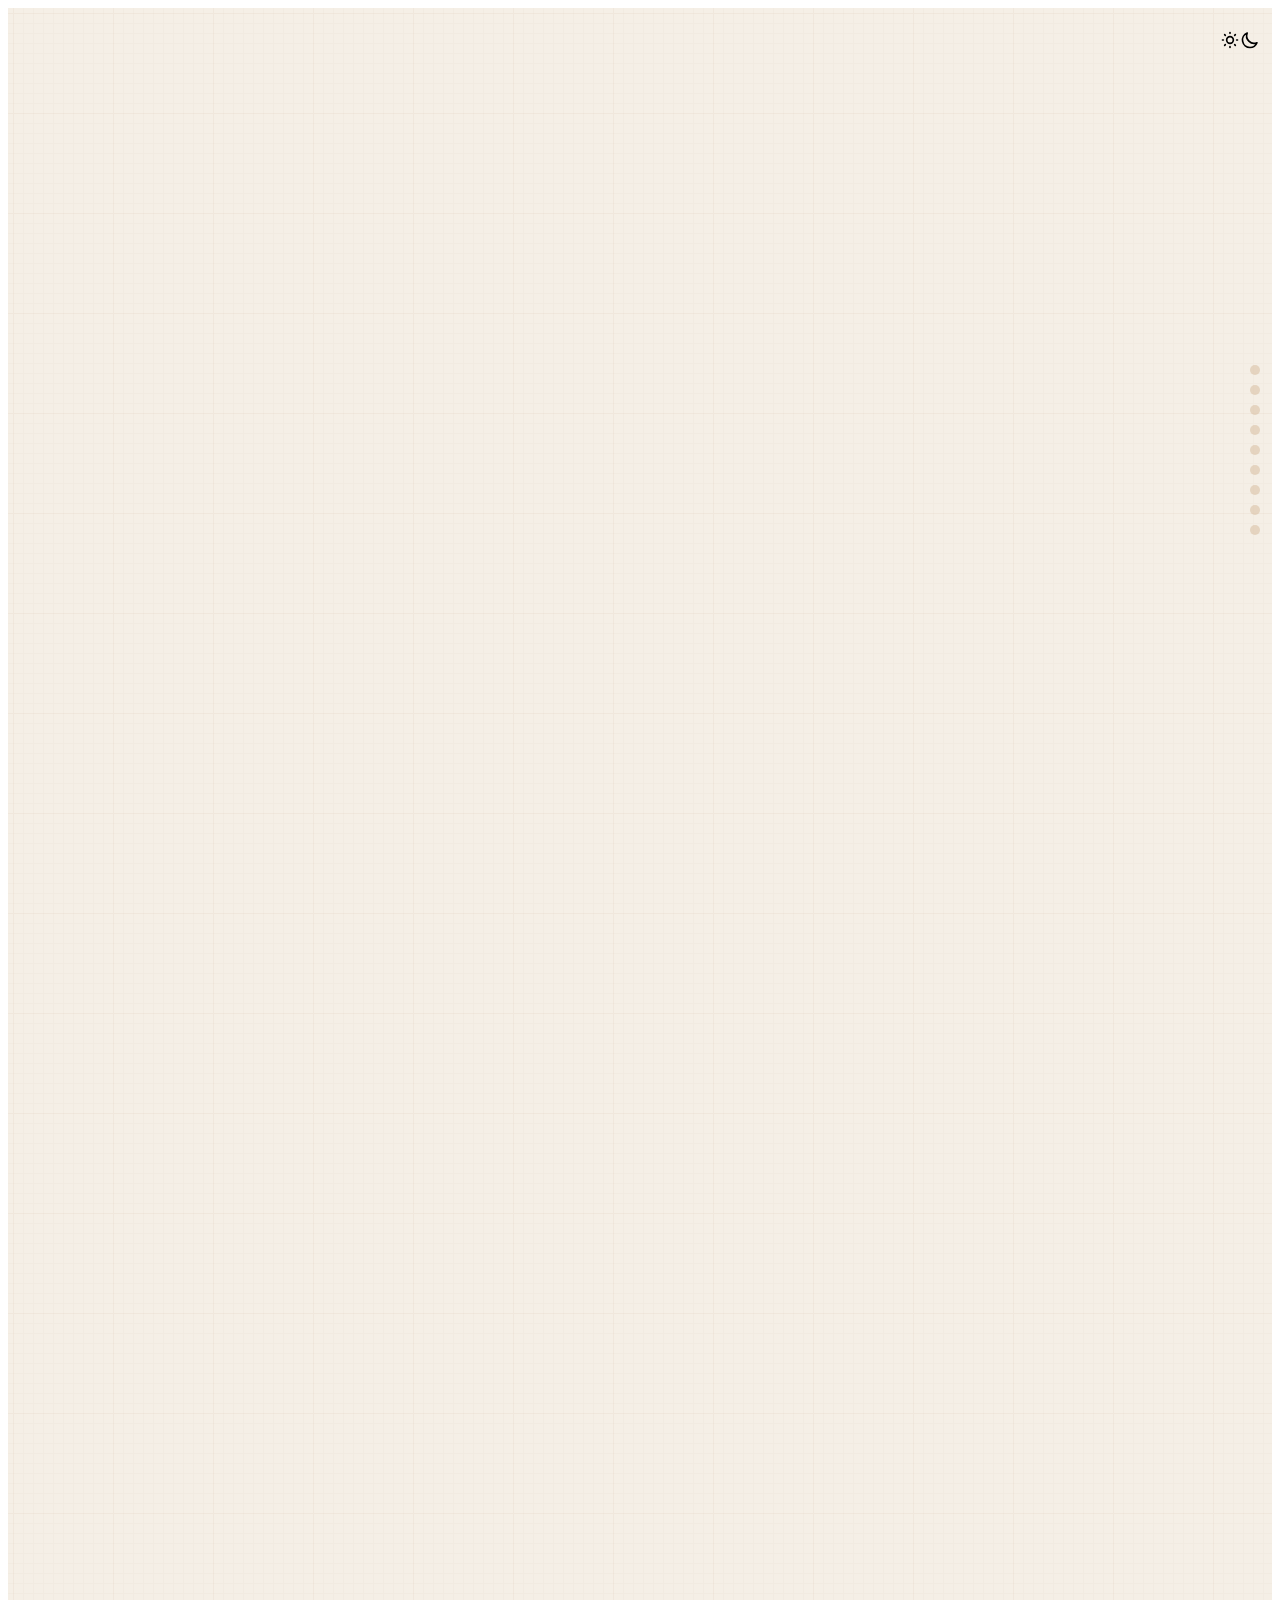
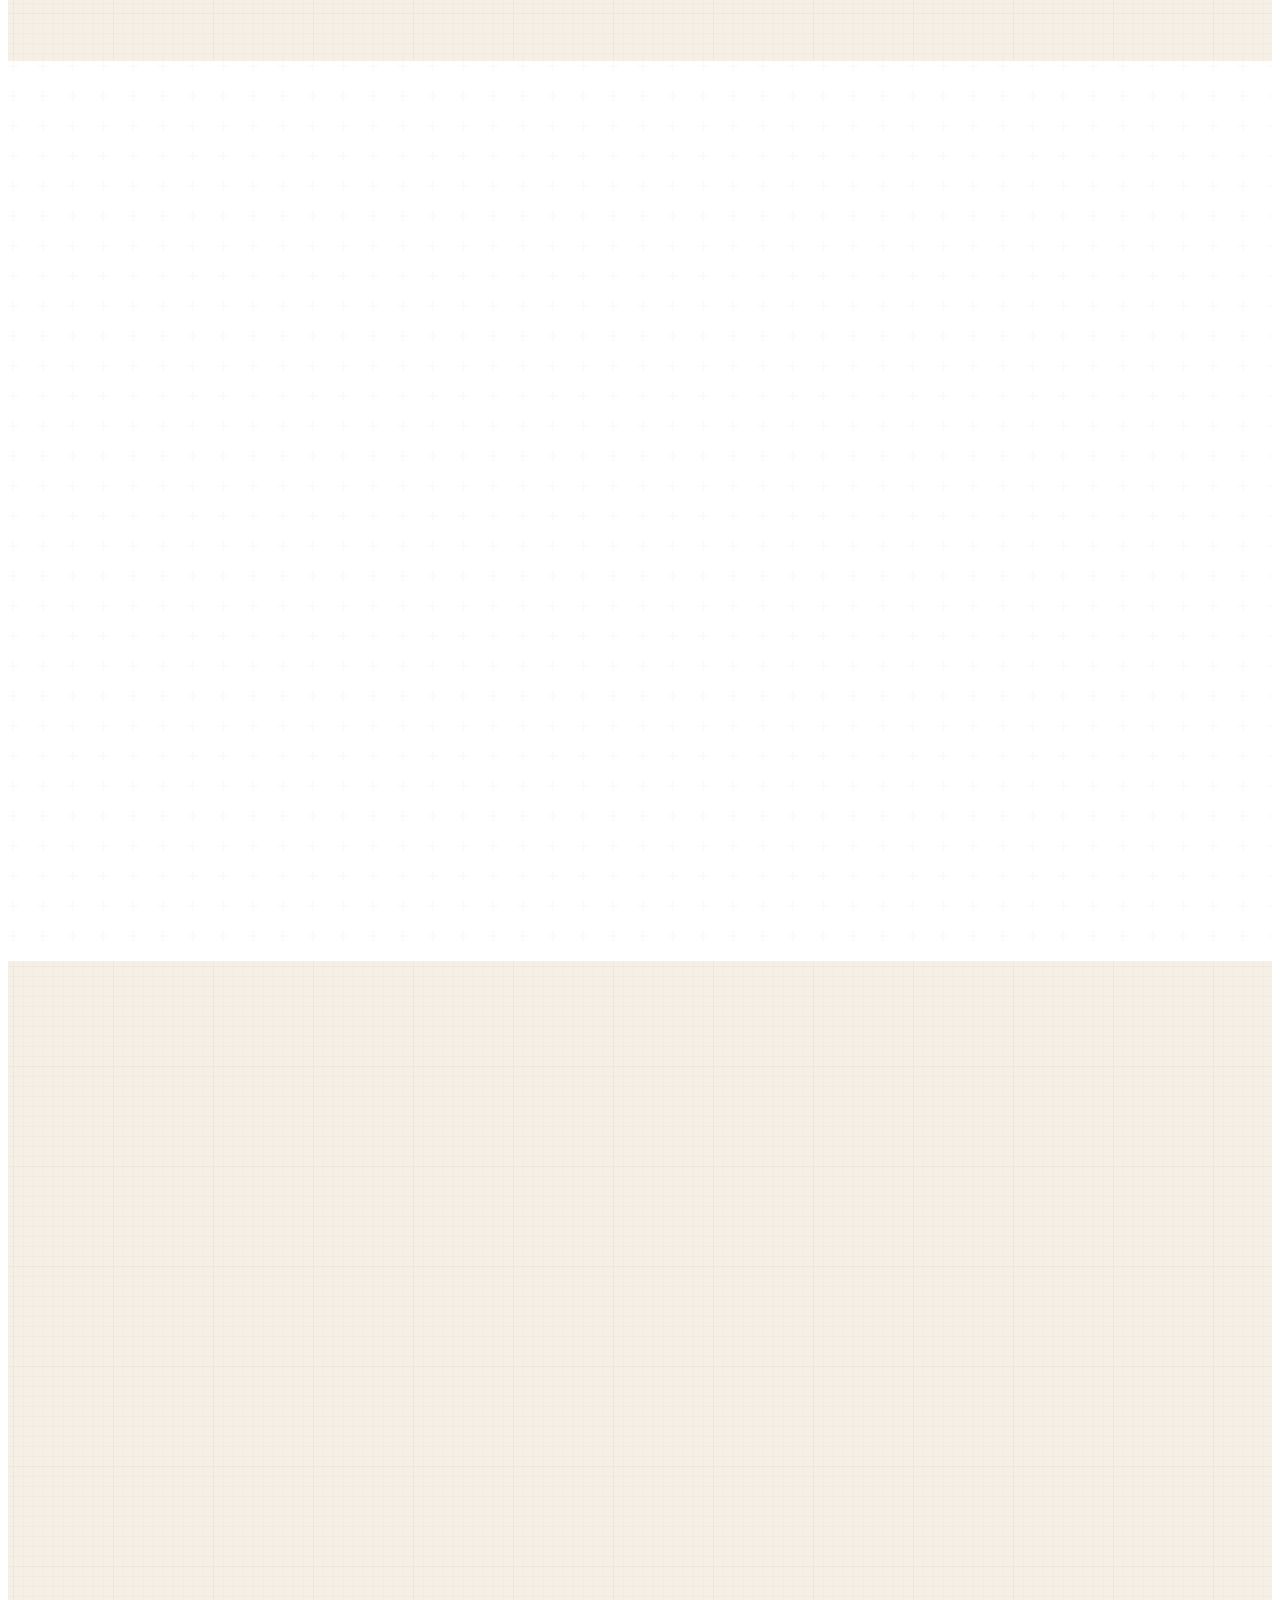
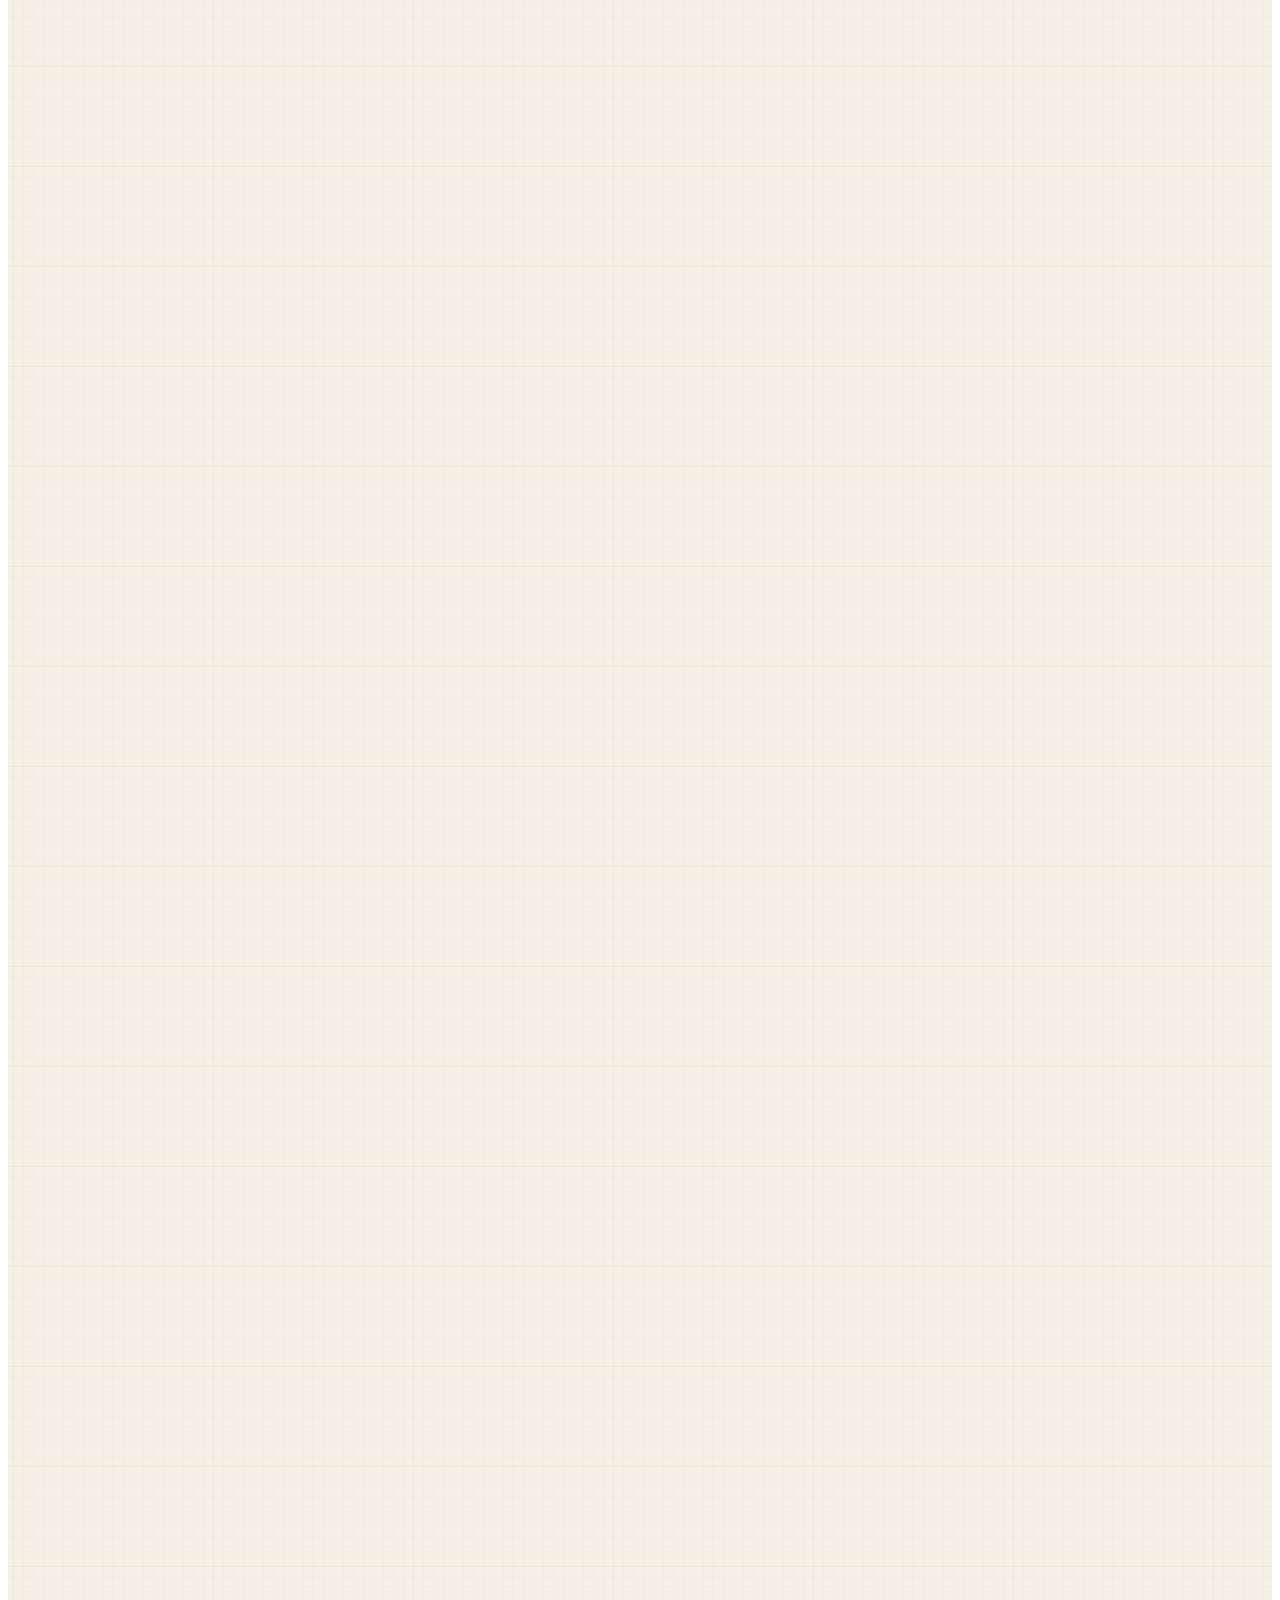
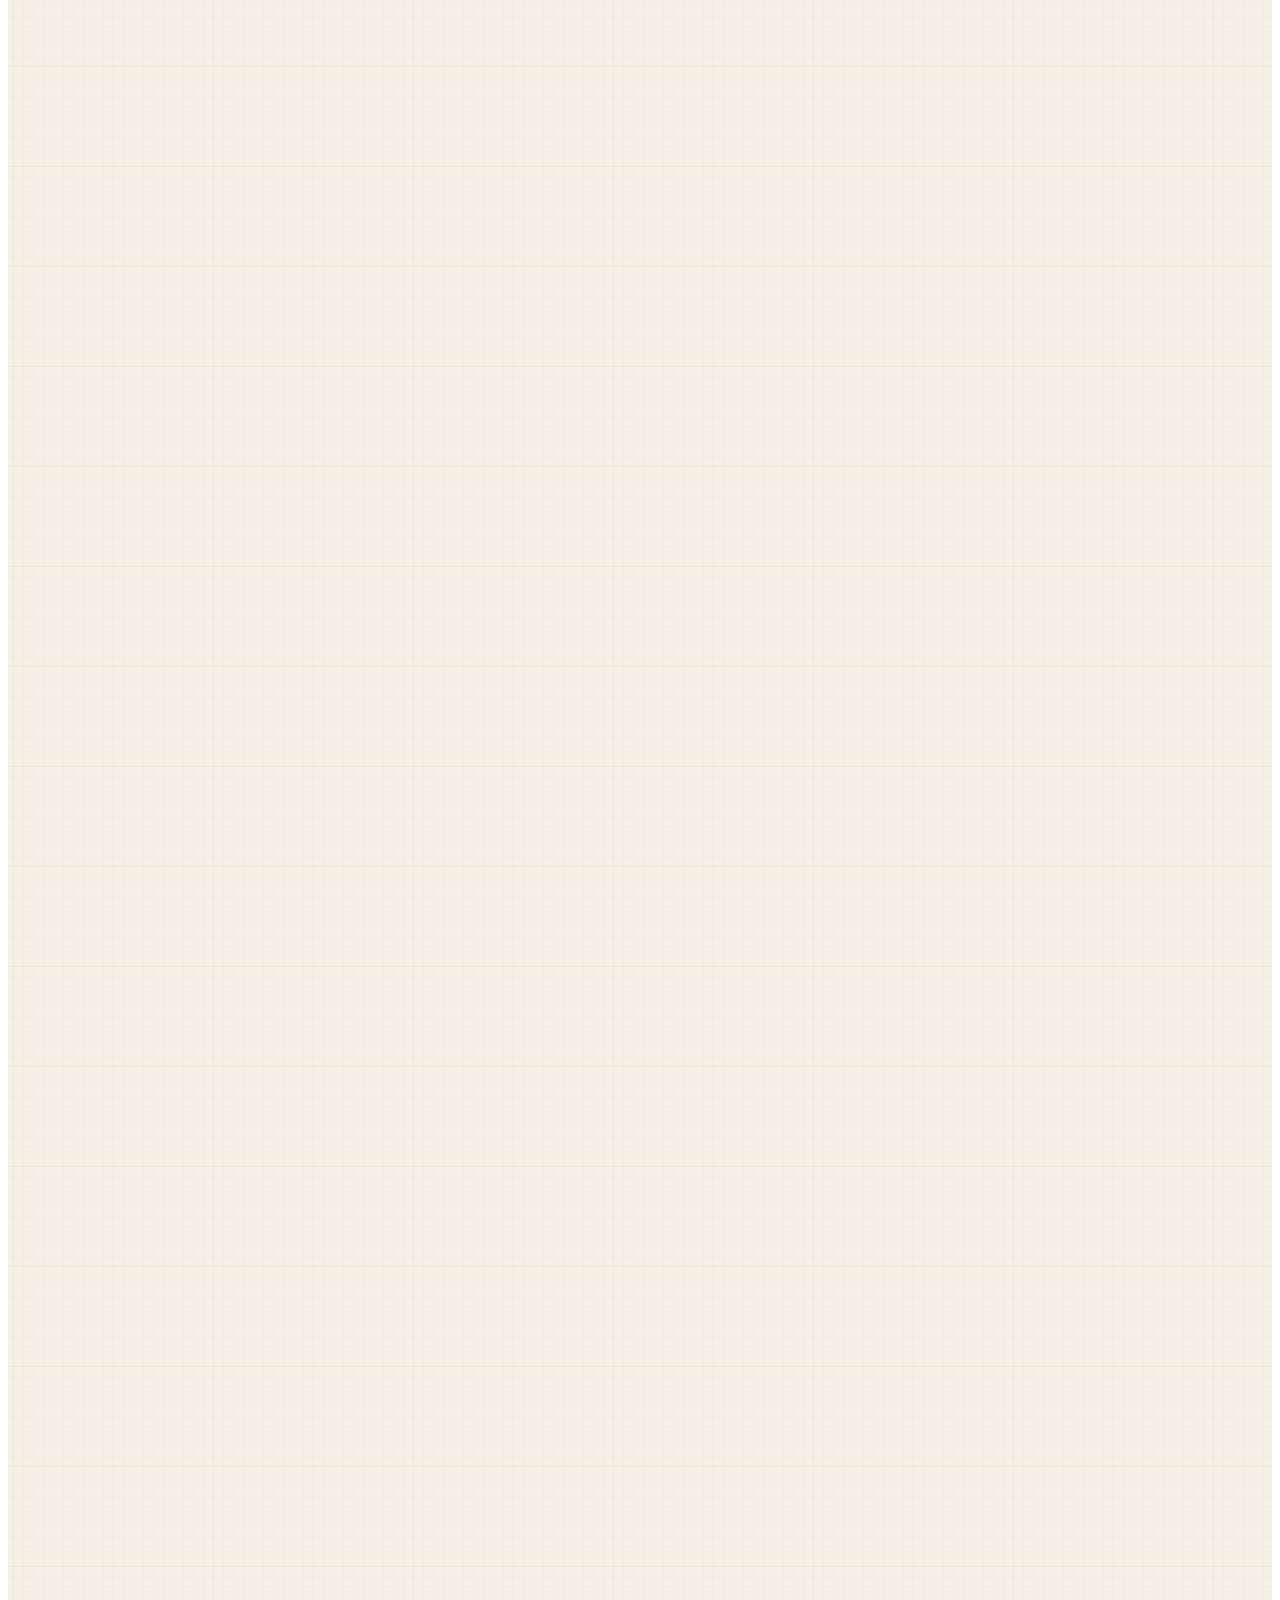
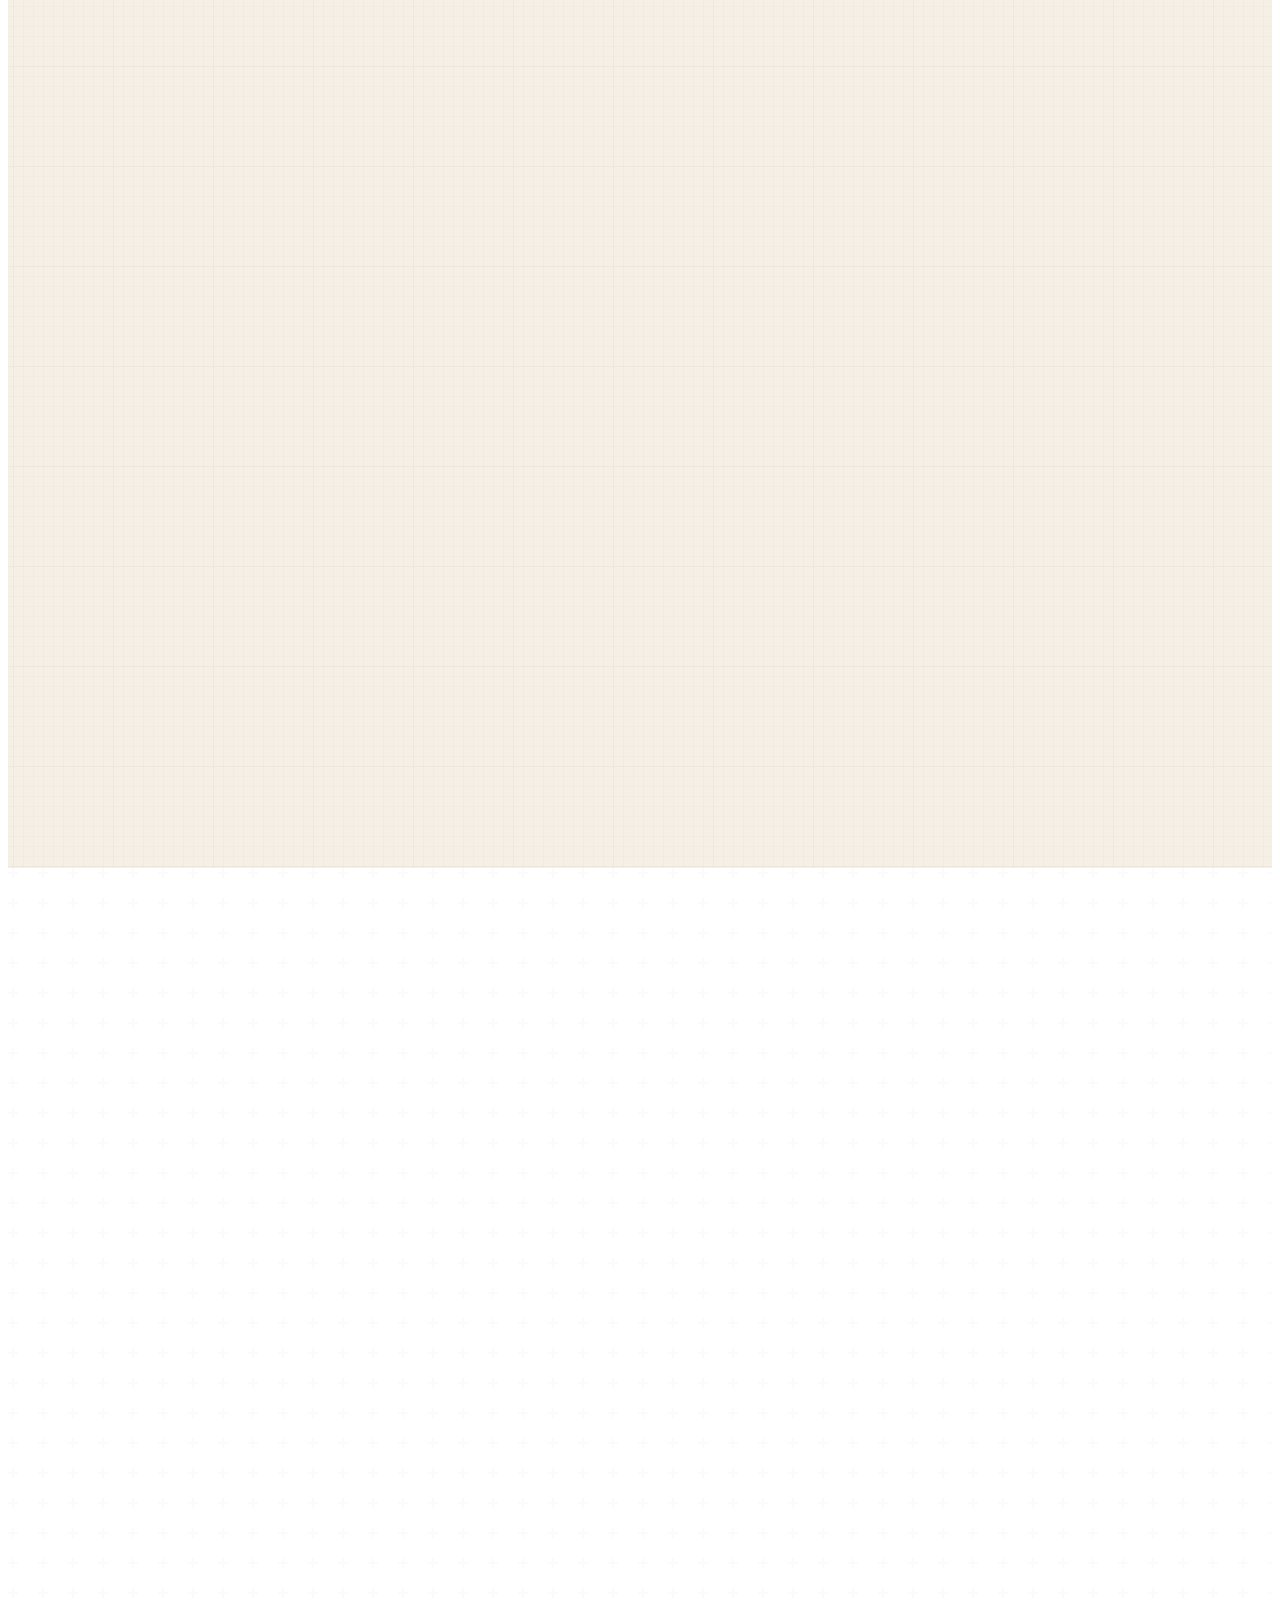
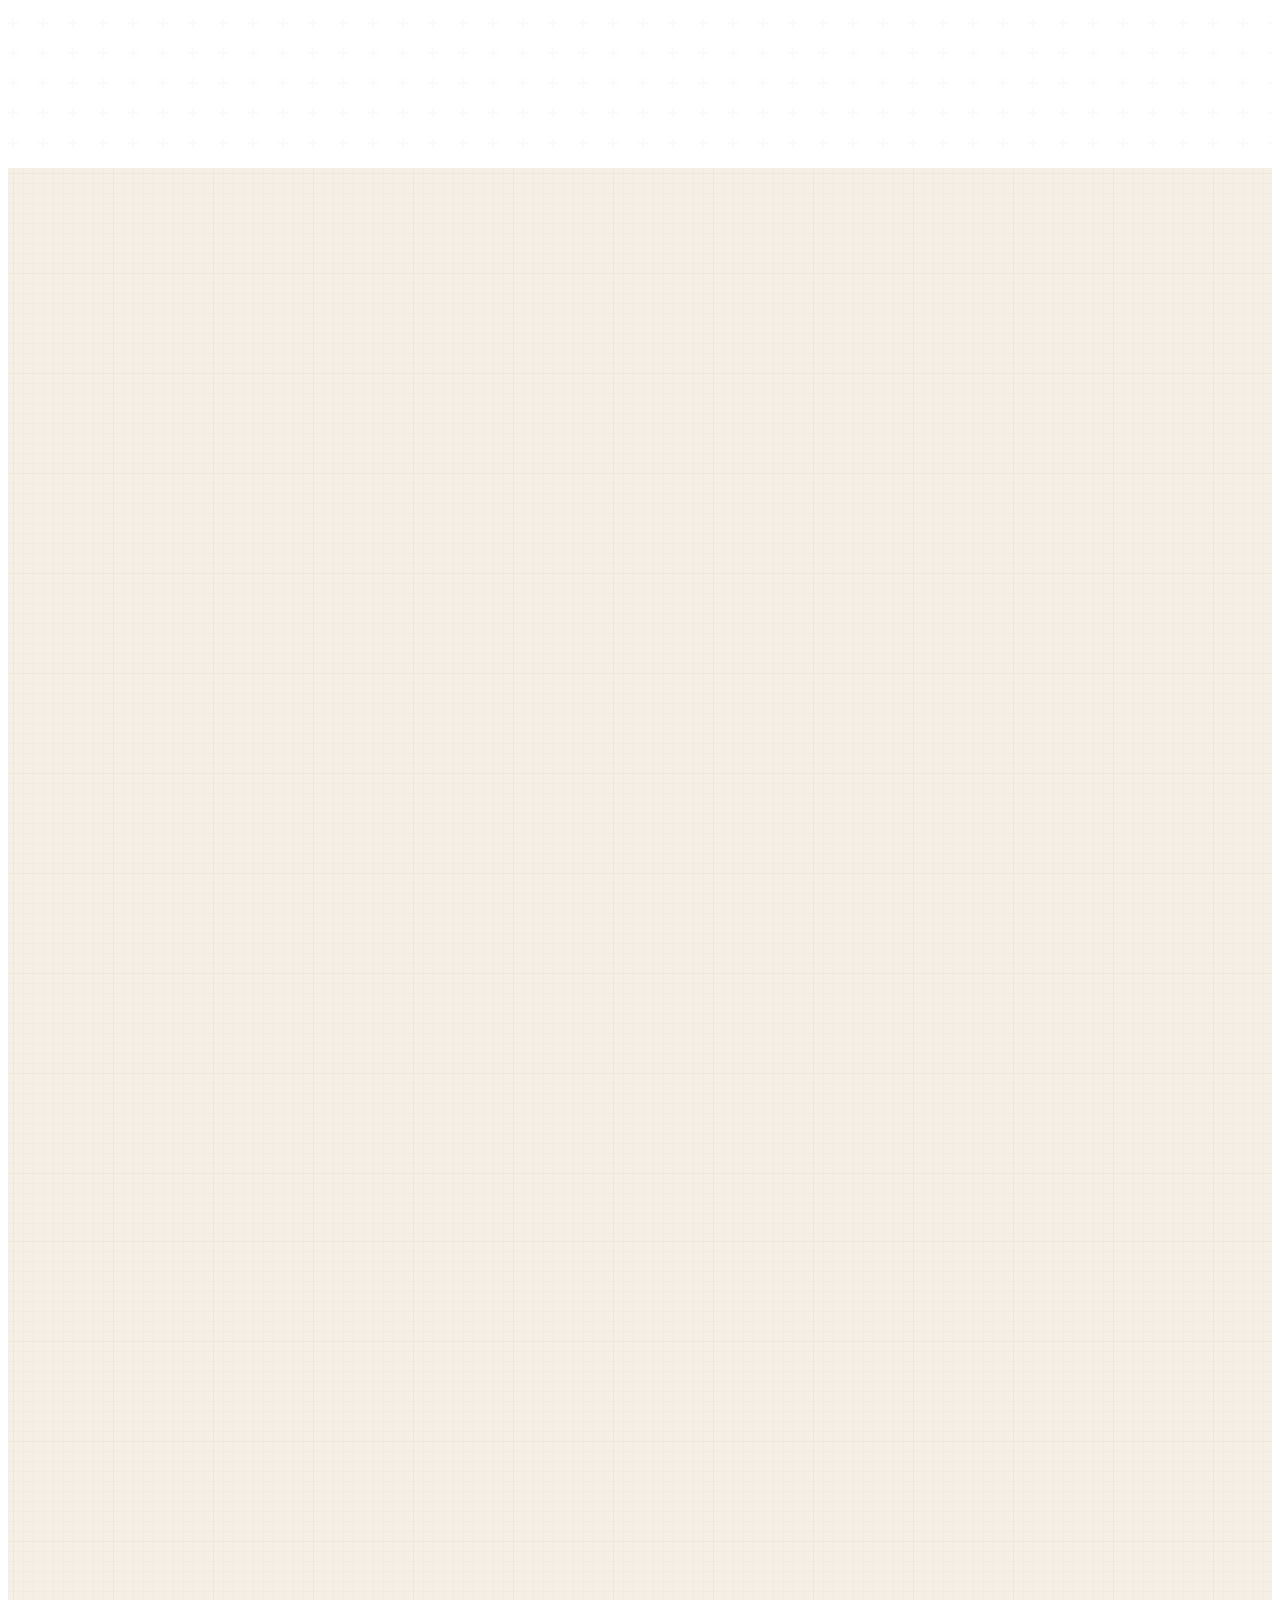
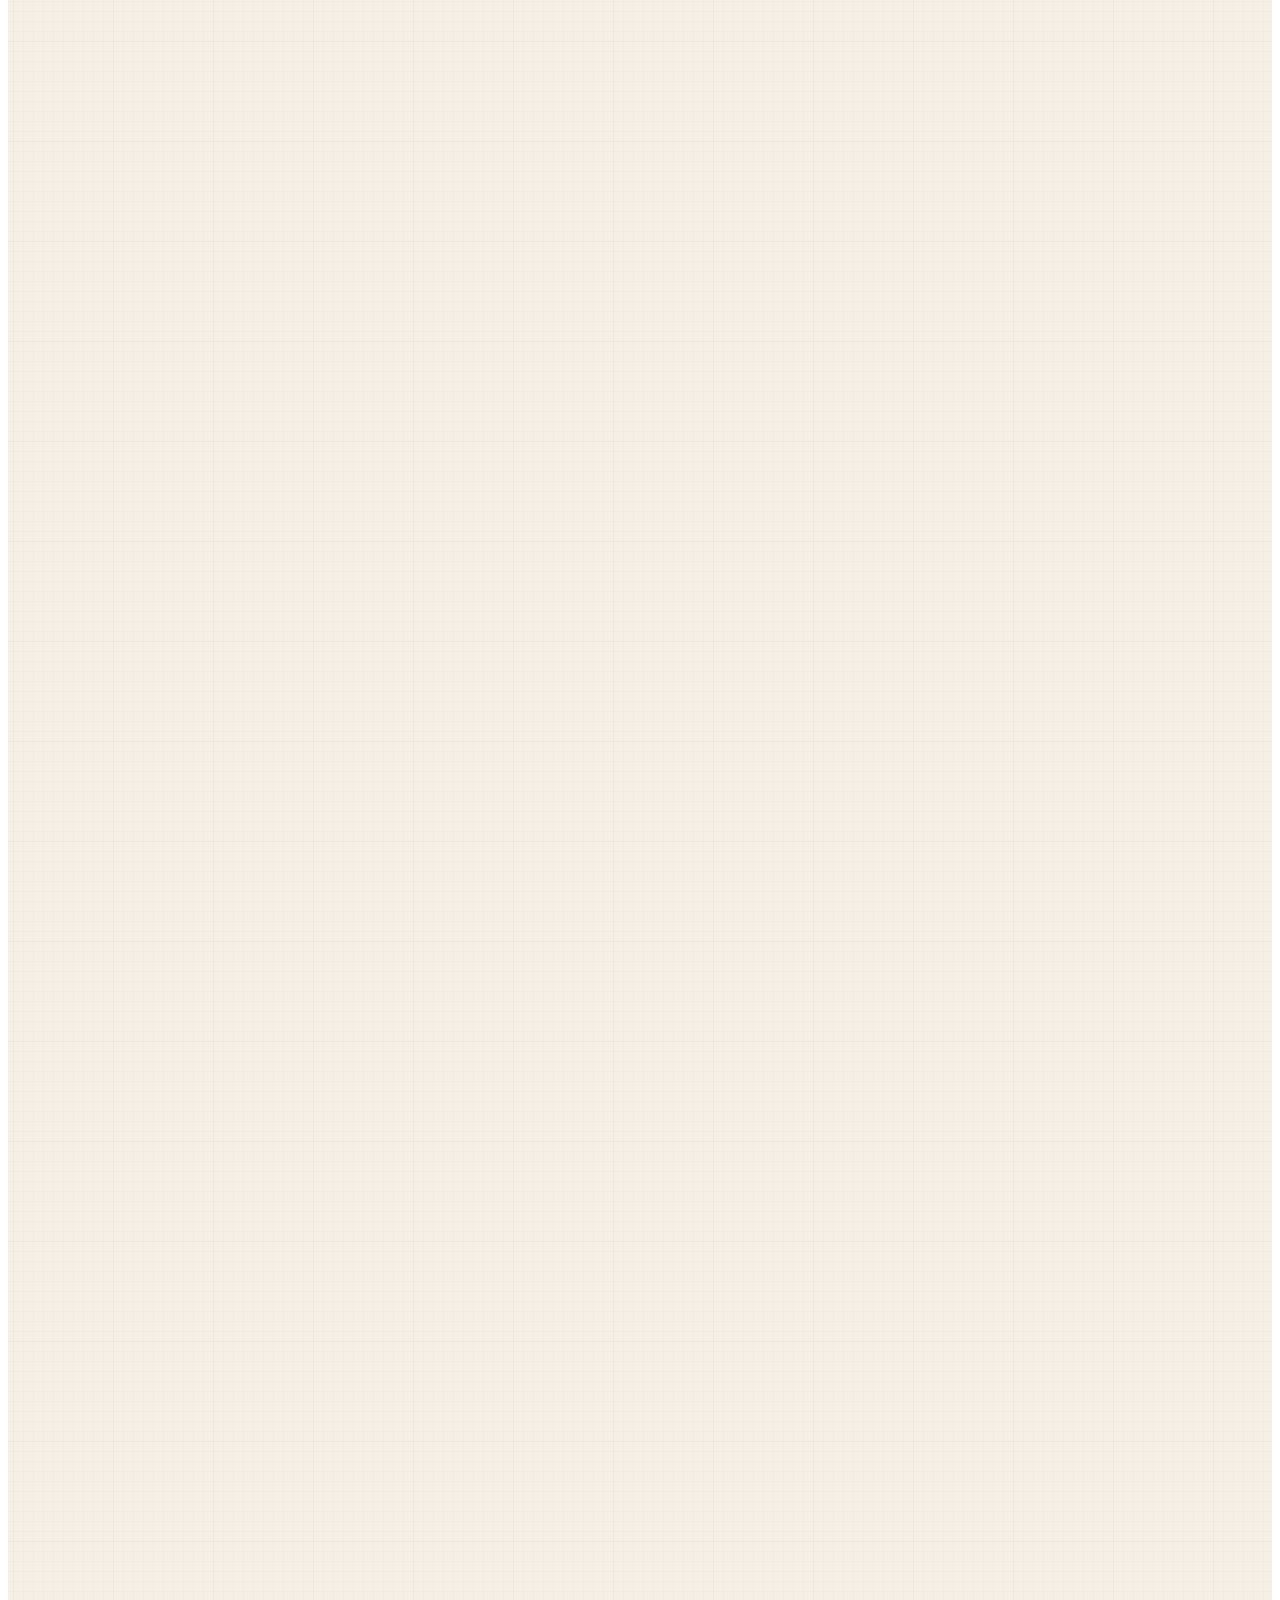
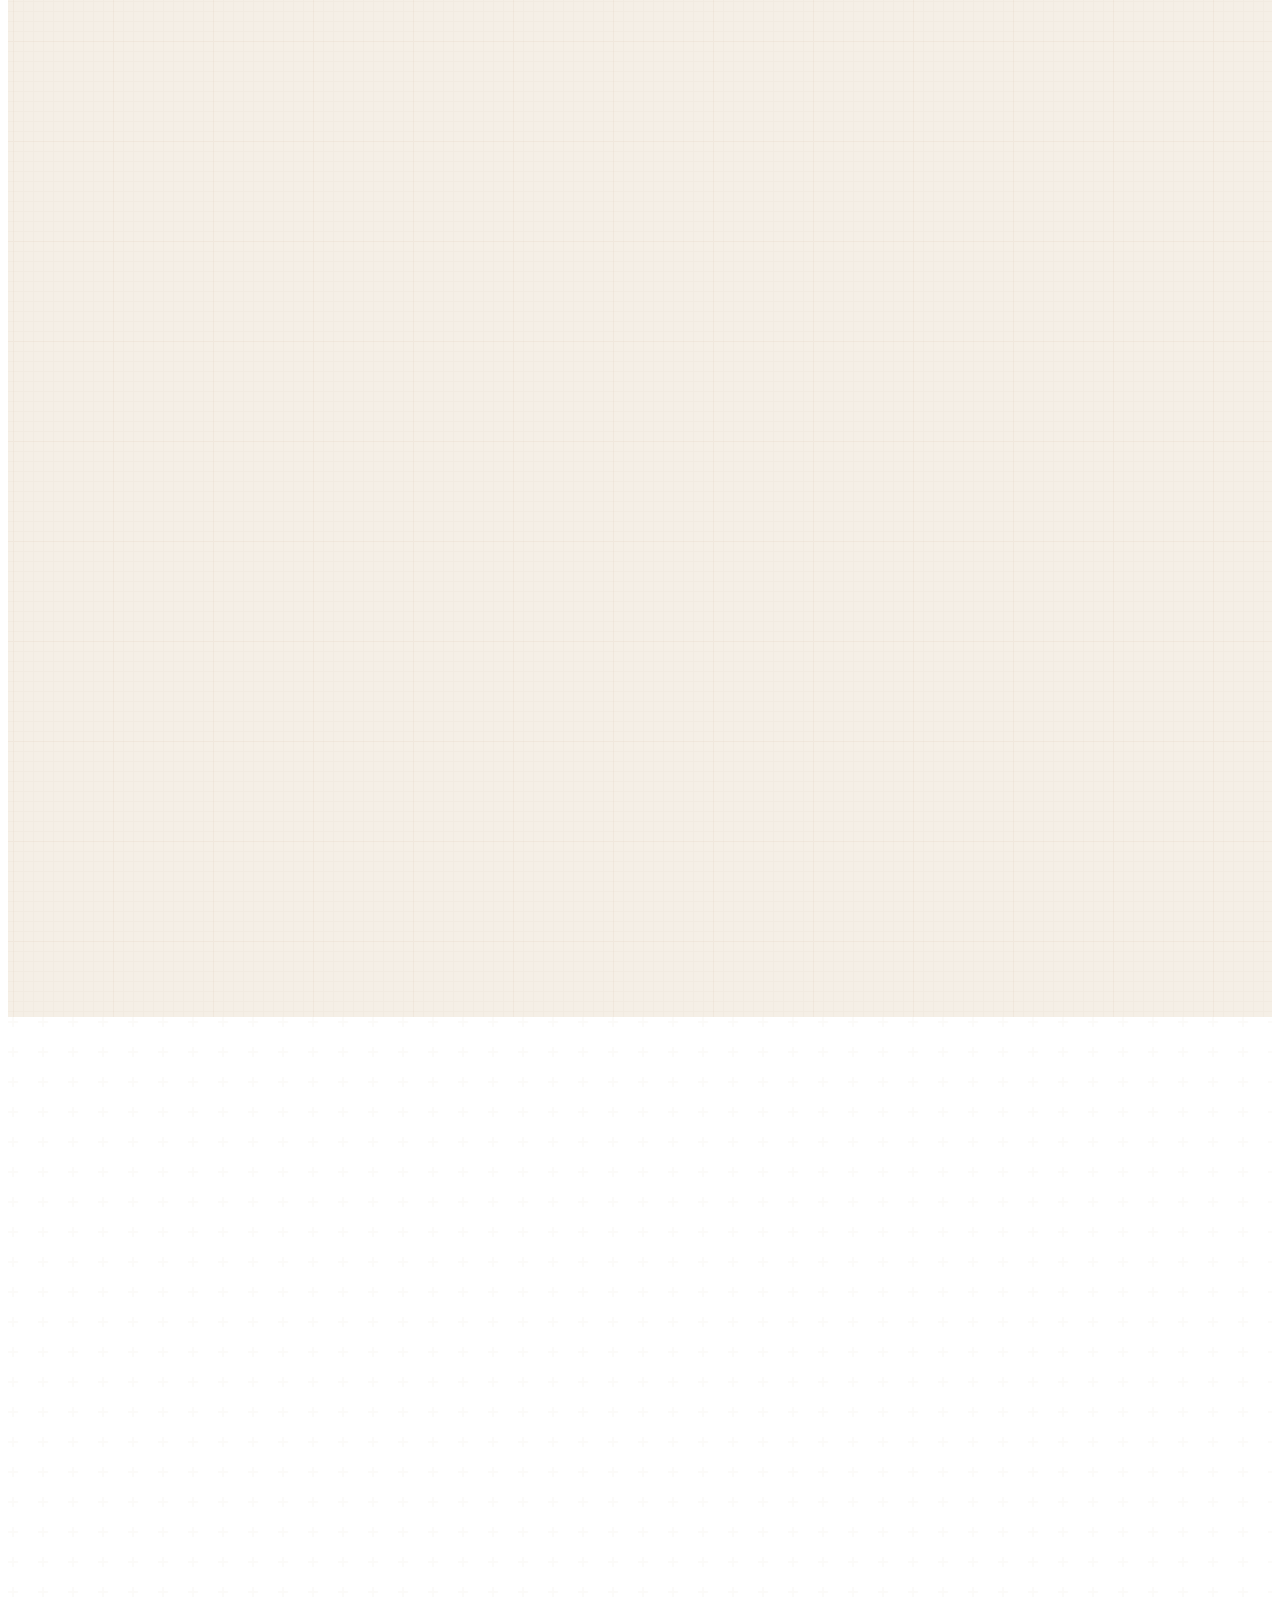
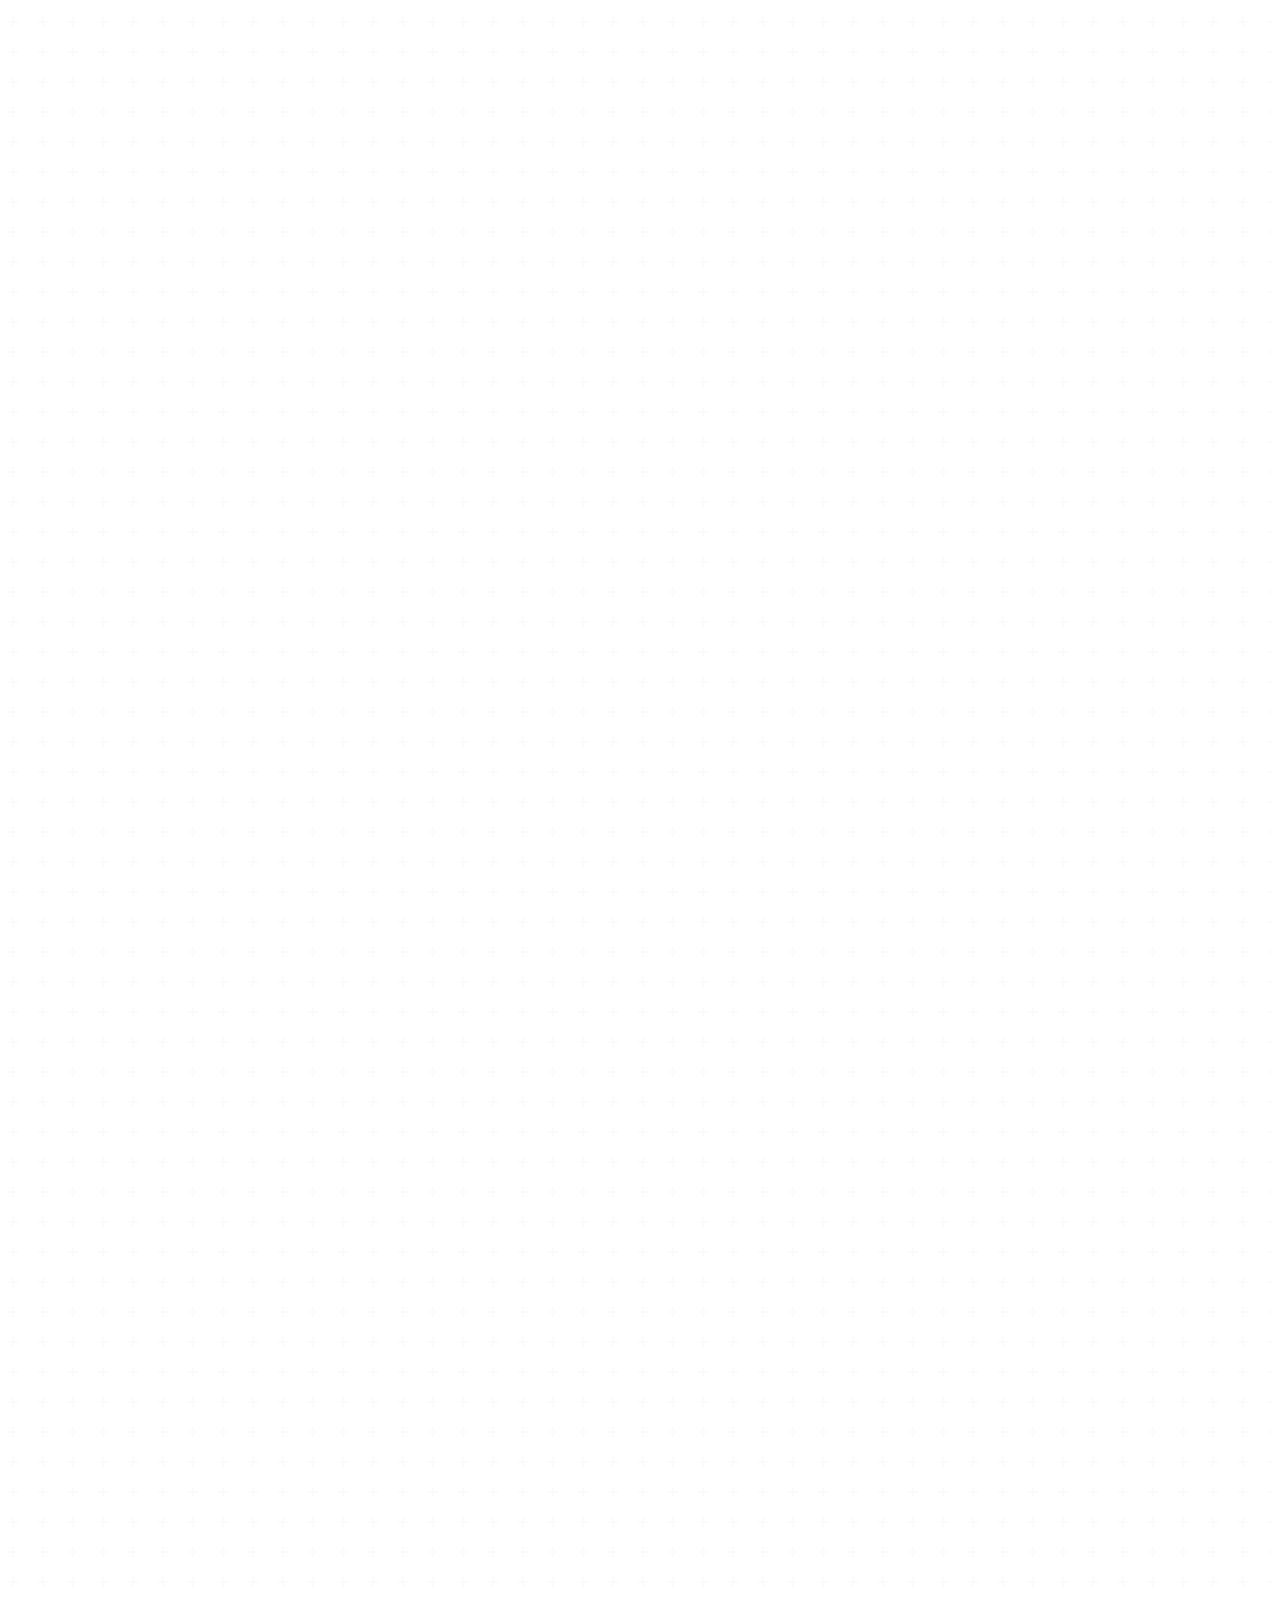
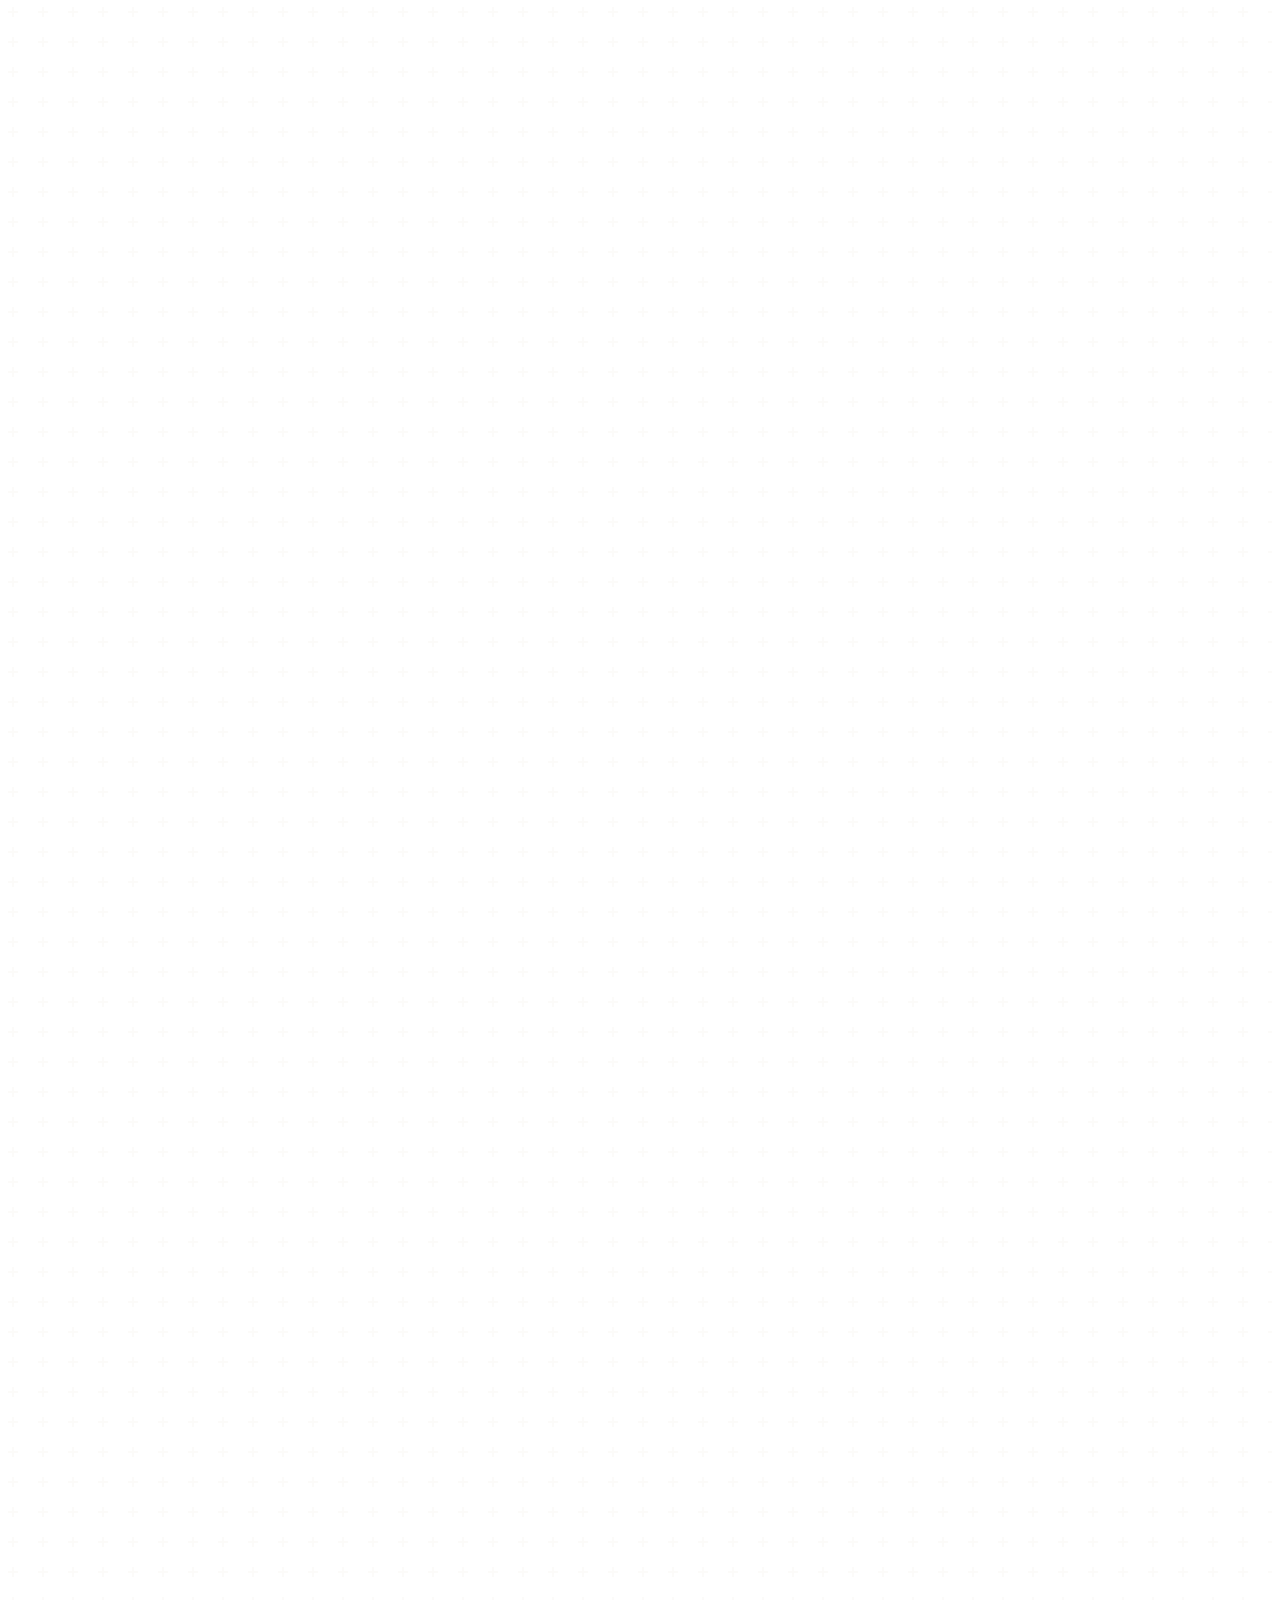
==== commit 59676236: "dân tộc update" ====
--- a/index.html
+++ b/index.html
@@ -96,9 +96,9 @@
 
                 <div class="fade-up">
                     <div class="img-frame rounded-lg overflow-hidden relative mx-auto md:ml-auto md:mr-0 max-w-md">
-                        <img src="https://images.unsplash.com/photo-1457369804613-52c61a468e7d?w=800&auto=format&fit=crop"
+                        <img src="https://th.bing.com/th/id/OIP.8lKiuiwITcqbJyOHxSq1QwHaEn?rs=1&pid=ImgDetMain"
                             alt="Tượng Karl Marx" class="w-full object-cover img-vintage aspect-[4/3]">
-                        <div class="img-caption">Tượng đài Karl Marx - Người sáng lập chủ nghĩa duy vật lịch sử</div>
+                        <div class="img-caption">Tượng đài Mac - Ăngghen - Lenin</div>
                     </div>
                 </div>
             </div>
@@ -119,81 +119,42 @@
         <div class="bg-pattern"></div>
         <div class="slide-content max-w-5xl mx-auto">
             <div class="mb-8">
-                <h2 class="text-3xl md:text-4xl font-bold mb-8 slide-from-left">II.2. Dân tộc: Khái niệm và Đặc điểm
+                <h2 class="text-3xl md:text-4xl font-bold mb-8 slide-from-left">II.Giai cấp và dân tộc
                 </h2>
+                <h3 class="text-2xl md:text-3xl font-semibold mb-4">2.1. Các hình thức cộng đồng người trước khi hình thành dân tộc</h3>
 
                 <div class="grid md:grid-cols-2 gap-8">
                     <div class="slide-from-left">
                         <h3 class="text-xl md:text-2xl font-semibold mb-4 text-primary-600 dark:text-primary-400">Khái
-                            niệm dân tộc</h3>
+                            niệm</h3>
                         <div class="quote mb-6">
-                            <p>"Dân tộc là một cộng đồng người ổn định, hình thành trong lịch sử, có chung ngôn ngữ,
-                                lãnh thổ, đời sống kinh tế và tâm lý biểu hiện trong nền văn hoá chung."</p>
-                        </div>
-                        <p class="mb-4">Dân tộc là một phạm trù lịch sử, xuất hiện trong giai đoạn tan rã của chế độ
-                            công xã nguyên thuỷ và hình thành xã hội có giai cấp.</p>
-
+                            <p>"Hình thức cộng đồng người là cách thức tổ chức xã hội của con người trong những thời kì lịch sử xã hội khác nhau. Lịch sử phát triển của xã hội loài người cho đến nay là lịch sử phát triển của các hình thức cộng đồng người từ thấp đến cao."</p>
+                        </div>
                         <div class="mt-6 img-frame rounded-lg overflow-hidden relative">
-                            <img src="https://images.unsplash.com/photo-1530968033775-2c92736b131e?w=800&auto=format&fit=crop"
+                            <img src="https://th.bing.com/th/id/OIP.dKk0OX-0XvGsvjOBdwSZMQAAAA?rs=1&pid=ImgDetMain"
                                 alt="Lá cờ biểu tượng dân tộc" class="w-full object-cover img-vintage aspect-[16/9]">
-                            <div class="img-caption">Lá cờ - Biểu tượng của bản sắc dân tộc</div>
+                            <div class="img-caption">Bộ tộc lịch sử</div>
                         </div>
                     </div>
 
                     <div class="slide-from-right">
-                        <h3 class="text-xl md:text-2xl font-semibold mb-4 text-primary-600 dark:text-primary-400">Đặc
-                            điểm cơ bản của dân tộc</h3>
+                        <h3 class="text-xl md:text-2xl font-semibold mb-4 text-primary-600 dark:text-primary-400">Các hình thức cộng đồng người</h3>
                         <div class="timeline">
                             <div class="timeline-item fade-up">
                                 <div class="timeline-dot"></div>
-                                <h4 class="font-medium mb-2">Tính ổn định lâu dài</h4>
-                                <p>Dân tộc có tính ổn định cao hơn các cộng đồng người khác như bộ lạc, bộ tộc.</p>
+                                <h4 class="font-medium mb-2"><strong><u>Bộ tộc</u></strong></h4>
+                                <p>Cộng đồng người hình thành khi xã hội có sự phân chi giai cấp, được hình thành từ sự liên kết của nhiều bọ lạc trên 1 lãnh thổ nhất định.</p>
                             </div>
                             <div class="timeline-item fade-up">
                                 <div class="timeline-dot"></div>
-                                <h4 class="font-medium mb-2">Tính lịch sử</h4>
-                                <p>Dân tộc không phải là hiện tượng có tính tự nhiên mà là sản phẩm của quá trình phát
-                                    triển lịch sử.</p>
+                                <h4 class="font-medium mb-2"><strong><u>Bộ lạc</u></strong></h4>
+                                <p>Cộng đồng bao gồm những thị tộc có quan hệ cùng huyét thống hoặc các thị tộc có quan hệ hôn nhân liên kết với nhau.</p>
                             </div>
                             <div class="timeline-item fade-up">
                                 <div class="timeline-dot"></div>
-                                <h4 class="font-medium mb-2">Tính kinh tế</h4>
-                                <p>Sự hình thành dân tộc gắn liền với sự phát triển của nền kinh tế hàng hoá và thị
-                                    trường dân tộc.</p>
-                            </div>
-                            <div class="timeline-item fade-up">
-                                <div class="timeline-dot"></div>
-                                <h4 class="font-medium mb-2">Văn hoá tâm lý chung</h4>
-                                <p>Tạo ra bản sắc văn hoá và tâm lý, ý thức dân tộc.</p>
-                            </div>
-                        </div>
-                    </div>
-                </div>
-            </div>
-
-            <div class="mt-8 md:mt-12 appear-after">
-                <div class="book-page p-6 rounded-lg">
-                    <h3 class="text-xl font-semibold mb-4 text-primary-600 dark:text-primary-400">Các yếu tố cấu thành
-                        dân tộc</h3>
-                    <div class="grid md:grid-cols-2 gap-6">
-                        <div class="highlight-box mb-4">
-                            <h4 class="font-medium mb-2">Ngôn ngữ chung</h4>
-                            <p>Là phương tiện giao tiếp, là cơ sở và phương thức thể hiện văn hoá dân tộc, góp phần tạo
-                                nên ý thức cộng đồng.</p>
-                        </div>
-                        <div class="highlight-box mb-4">
-                            <h4 class="font-medium mb-2">Lãnh thổ chung</h4>
-                            <p>Không gian địa lý cụ thể mà cộng đồng dân tộc sinh sống, gắn bó trong quá trình lịch sử.
-                            </p>
-                        </div>
-                        <div class="highlight-box mb-4">
-                            <h4 class="font-medium mb-2">Đời sống kinh tế</h4>
-                            <p>Sự phát triển của thị trường dân tộc thống nhất và các mối quan hệ kinh tế dân tộc.</p>
-                        </div>
-                        <div class="highlight-box mb-4">
-                            <h4 class="font-medium mb-2">Tâm lý và văn hoá</h4>
-                            <p>Biểu hiện qua phong tục, tập quán, tín ngưỡng, các giá trị tinh thần chung của cộng đồng.
-                            </p>
+                                <h4 class="font-medium mb-2 font-bold"><strong><u>Thị tộc</u></strong></h4>
+                                <p>Một thiết chế chung cho tất cả các dân dã man, cho đến tận khi họ bước vào thời đại văn minh, và thậm chí còn sau hơn nữa.</p>
+                            </div>
                         </div>
                     </div>
                 </div>
@@ -201,12 +162,12 @@
         </div>
     </section>
 
-    <!-- Slide 3: Các loại hình dân tộc -->
+    <!-- Slide 3: Dân tộc -->
     <section id="slide3" class="slide px-4 py-20 md:px-20 md:py-24 bg-parchment">
         <div class="bg-pattern"></div>
         <div class="slide-content max-w-5xl mx-auto">
             <div class="mb-8 slide-from-left">
-                <h2 class="text-3xl md:text-4xl font-bold mb-8">Các hình thức phát triển của dân tộc</h2>
+                <h4 class="text-3xl md:text-4xl font-bold mb-8">2.2. Dân tộc</h4>
             </div>
 
             <div class="grid md:grid-cols-2 gap-8 mb-10">
@@ -224,11 +185,12 @@
                                     </svg>
                                 </div>
                                 <div>
-                                    <h3 class="text-xl font-semibold mb-2 text-primary-600 dark:text-primary-400">1. Dân
-                                        tộc tư sản</h3>
-                                    <p class="mb-2">Hình thành cùng với sự phát triển của chủ nghĩa tư bản và thị trường
-                                        dân tộc.</p>
-                                    <p>Giai cấp tư sản nắm quyền lực và định hình ý thức dân tộc theo lợi ích của mình.
+                                    <h3 class="text-xl font-semibold mb-2 text-primary-600 dark:text-primary-400">1. Khái niệm</h3>
+                                    <h4 class="font-medium mb-2"><u>Nghĩa rộng:</u></h4>
+                                    <p>Dùng để chỉ quốc gia - các quốc gia dân tộc trên thế giới.</p>
+                                    <br>
+                                    <h4 class="font-medium mb-2"><u>Nghĩa hẹp:</u></h4>
+                                    <p>Dùng để chỉ cộng đồng tộc người - các dân tộc đa số và thiểu số trên thế giới.
                                     </p>
                                 </div>
                             </div>
@@ -246,11 +208,12 @@
                                     </svg>
                                 </div>
                                 <div>
-                                    <h3 class="text-xl font-semibold mb-2 text-primary-600 dark:text-primary-400">2. Dân
-                                        tộc XHCN</h3>
-                                    <p class="mb-2">Xóa bỏ áp bức bóc lột giai cấp và đoàn kết các dân tộc.</p>
-                                    <p>Giai cấp công nhân lãnh đạo thông qua Đảng Cộng sản, kết hợp chủ nghĩa yêu nước
-                                        với chủ nghĩa quốc tế.</p>
+                                    <h3 class="text-xl font-semibold mb-2 text-primary-600 dark:text-primary-400">2. Tuyên ngôn của Đảng Cộng sản</h3>
+                                    <p class="mb-2">Giai 
+                                        cấp tư sản đã ngày càng xóa bỏ tình trạng phân tán về tư liệu sản xuất, về 
+                                        tài sản và về dân cư và đã tạo nên những "dân tộc thống nhất, có một chính 
+                                        phủ thống nhất, một luật pháp thống nhất, một lợi ích dân tộc thống nhất 
+                                        mang tính giai cấp và một hàng rào thuế quan thống nhất".</p>
                                 </div>
                             </div>
                         </div>
@@ -267,11 +230,12 @@
                                     </svg>
                                 </div>
                                 <div>
-                                    <h3 class="text-xl font-semibold mb-2 text-primary-600 dark:text-primary-400">3. Dân
-                                        tộc trong toàn cầu hóa</h3>
-                                    <p class="mb-2">Tăng cường tính liên kết, hội nhập quốc tế đồng thời đối mặt với
-                                        thách thức giữ gìn bản sắc dân tộc.</p>
-                                    <p>Xuất hiện các liên kết kinh tế xuyên quốc gia và vấn đề chủ quyền dân tộc.</p>
+                                    <h3 class="text-xl font-semibold mb-2 text-primary-600 dark:text-primary-400">3. Khái quát từ quan điểm của các nhà kinh điển</h3>
+                                    <p class="mb-2"> "Dân tộc 
+                                        là một cộng đồng người ổn định được hình thành trong lịch sử trên cơ sở 
+                                        một lãnh thổ thống nhất, một ngôn ngữ thống nhất, một nền kinh tế thống 
+                                        nhất, một nền văn hóa và tâm lý, tính cách thống nhất, với một nhà nước 
+                                        và pháp luật thống nhất."</p>
                                 </div>
                             </div>
                         </div>
@@ -280,9 +244,9 @@
 
                 <div class="slide-from-right space-y-6">
                     <div class="img-frame rounded-lg overflow-hidden relative mb-6">
-                        <img src="https://images.unsplash.com/photo-1487958449943-2429e8be8625?w=800&auto=format&fit=crop"
-                            alt="Cách mạng công nghiệp" class="w-full object-cover img-vintage aspect-[4/3]">
-                        <div class="img-caption">Cách mạng công nghiệp - Nền tảng của dân tộc tư sản</div>
+                        <img src="https://binhdinh.dcs.vn/documents/34037/132458/hinh+13.3.jpg?t=1649818086773&imagePreview=1"
+                            alt="Dân tộc" class="w-full object-cover img-vintage aspect-[4/3]">
+                        <div class="img-caption">Dân tộc</div>
                     </div>
 
                     <div class="mt-6 p-6 bg-primary-50 dark:bg-primary-900/30 rounded-lg appear-after">
@@ -307,136 +271,87 @@
                             </div>
                         </div>
                     </div>
-
-                    <div class="img-frame rounded-lg overflow-hidden relative mt-6">
-                        <img src="https://images.unsplash.com/photo-1532375810709-75b1da00537c?w=800&auto=format&fit=crop"
-                            alt="Liên kết toàn cầu" class="w-full object-cover img-vintage aspect-[16/9]">
-                        <div class="img-caption">Thời đại toàn cầu hóa và thách thức với các dân tộc</div>
-                    </div>
                 </div>
             </div>
         </div>
     </section>
 
-    <!-- Slide 4: Vấn đề dân tộc -->
+    <!-- Slide 4: Quá trình hình thành các dân tộc ở châu Âu và đặc thù sự hình 
+thành dân tộc ở châu Á -->
     <section id="slide4" class="slide px-4 py-20 md:px-20 md:py-24 bg-sepia-100 dark:bg-sepia-800">
         <div class="bg-pattern"></div>
         <div class="slide-content max-w-5xl mx-auto">
-            <h2 class="text-3xl md:text-4xl font-bold mb-8 slide-from-left">Vấn đề dân tộc và đấu tranh dân tộc</h2>
+            <h4 class="text-3xl md:text-4xl font-bold mb-8 slide-from-left">Quá trình hình thành các dân tộc ở châu Âu và đặc thù sự hình 
+                thành dân tộc ở châu Á</h4>
 
             <div class="grid md:grid-cols-2 gap-10 mb-10">
                 <div class="slide-from-left">
-                    <h3 class="text-xl md:text-2xl font-semibold mb-6 text-primary-600 dark:text-primary-400">Cơ sở của
-                        vấn đề dân tộc</h3>
+                    <h3 class="text-xl md:text-2xl font-semibold mb-6 text-primary-600 dark:text-primary-400">Quá trình hình thành dân tộc ở châu Âu</h3>
                     <div class="mb-6">
                         <div class="quote mb-4">
-                            <p>"Vấn đề dân tộc là tổng thể những mối quan hệ xã hội phát sinh từ sự tương tác giữa các
-                                dân tộc và từ việc giải quyết quyền tự quyết dân tộc."</p>
+                            <p> Ở châu Âu dân tộc hình thành theo hai 
+                                phương thức chủ yếu gắn liền với sự hình thành và phát triển của chủ nghĩa 
+                                tư bản.</p>
                         </div>
                     </div>
 
                     <div class="space-y-4">
                         <div class="bg-sepia-50 dark:bg-sepia-700 p-4 rounded-lg shadow-sm fade-up">
-                            <h4 class="font-medium mb-2 text-primary-600 dark:text-primary-400">Cơ sở kinh tế</h4>
-                            <p>Sự phát triển không đồng đều giữa các dân tộc, tình trạng bóc lột, phụ thuộc kinh tế.</p>
+                            <h4 class="font-medium mb-2 text-primary-600 dark:text-primary-400"> Phương thức thứ nhất</h4>
+                            <p>Dân tộc hình thành từ nhiều bộ tộc khác nhau 
+                                trong một quốc gia. Quá trình hình thành dân tộc ở đây vừa là một quá trình 
+                                thống nhất lãnh thổ, thống nhất thị trường; đồng thời, cũng là một quá trình 
+                                đồng hoá các bộ tộc khác nhau thành một dân tộc duy nhất.</p>
                         </div>
                         <div class="bg-sepia-50 dark:bg-sepia-700 p-4 rounded-lg shadow-sm fade-up">
-                            <h4 class="font-medium mb-2 text-primary-600 dark:text-primary-400">Cơ sở chính trị</h4>
-                            <p>Vấn đề chủ quyền, độc lập dân tộc và các hình thức áp bức dân tộc.</p>
+                            <h4 class="font-medium mb-2 text-primary-600 dark:text-primary-400">Phương thức thứ hai</h4>
+                            <p>Do điều kiện chế độ phong kiến chưa bị thủ tiêu, chủ nghĩa tư bản phát triển 
+                                còn yếu, dân tộc được hình thành từ một bộ tộc. ở đây không có quá trình 
+                                đồng hoá các bộ tộc mà chỉ có quá trình thống nhất các lãnh thổ phong kiến 
+                                thành lập một quốc gia gồm nhiều dân tộc, trong đó mỗi dân tộc hình thành 
+                                từ một bộ tộc riêng.</p>
                         </div>
                         <div class="bg-sepia-50 dark:bg-sepia-700 p-4 rounded-lg shadow-sm fade-up">
-                            <h4 class="font-medium mb-2 text-primary-600 dark:text-primary-400">Cơ sở xã hội-văn hóa
+                            <h4 class="font-medium mb-2 text-primary-600 dark:text-primary-400">Kết luận
                             </h4>
-                            <p>Những xung đột về văn hóa, tôn giáo, sắc tộc, ngôn ngữ giữa các dân tộc.</p>
-                        </div>
-                    </div>
-
-                    <div class="img-frame rounded-lg overflow-hidden relative mt-8">
-                        <img src="https://images.unsplash.com/photo-1524499982521-1ffd58dd89ea?w=800&auto=format&fit=crop"
-                            alt="Biểu tình đòi quyền dân tộc" class="w-full object-cover img-vintage aspect-[16/9]">
-                        <div class="img-caption">Phong trào đấu tranh cho quyền dân tộc</div>
-                    </div>
+                            <p>Sự
+                                hình thành các dân tộc trong lịch sử trên thế giới còn tuỳ điều kiện và hoàn cảnh 
+                                lịch sử cụ thể của mỗi quốc gia, khu vực. Sự hình thành các quốc gia, dân tộc ở 
+                                phương Đông có tính đặc thù riêng. Thực tiễn lịch sử cho thấy, ở Trung 
+                                Quốc, Ấn Độ, Việt Nam... dân tộc được hình thành rất sớm, không gắn với 
+                                sự ra đời của chủ nghĩa tư bản.</p>
+                        </div>
+                    </div>
+
+
                 </div>
 
                 <div class="slide-from-right">
-                    <h3 class="text-xl md:text-2xl font-semibold mb-6 text-primary-600 dark:text-primary-400">Đấu tranh
-                        dân tộc trong thời đại mới</h3>
+                    <h3 class="text-xl md:text-2xl font-semibold mb-6 text-primary-600 dark:text-primary-400">Đặc thù của sự hình thành dân tộc Việt Nam</h3>
 
                     <div class="mb-6 bg-sepia-50 dark:bg-sepia-700 p-5 rounded-lg shadow-sm">
-                        <h4 class="font-medium mb-3 text-primary-600 dark:text-primary-400">Các hình thức đấu tranh dân
-                            tộc</h4>
                         <ul class="space-y-3">
                             <li class="fade-up">
                                 <div class="flex items-start">
-                                    <svg class="w-5 h-5 text-primary-500 mr-2 mt-1" fill="none" stroke="currentColor"
-                                        viewBox="0 0 24 24">
-                                        <path stroke-linecap="round" stroke-linejoin="round" stroke-width="2"
-                                            d="M5 13l4 4L19 7"></path>
-                                    </svg>
-                                    <span><span class="font-medium">Đấu tranh giải phóng dân tộc:</span> Chống lại sự áp
-                                        bức, đô hộ của chủ nghĩa thực dân, đế quốc.</span>
+                                    <span><span class="font-medium"> - Gắn liền với lịch sử dựng nước và giữ nước, với quá trình đấu tranh chống giặc ngoại xâm và cải tạo thiên nhiên, bảo vệ văn hóa dân tộc</span>.</span>
                                 </div>
                             </li>
                             <li class="fade-up">
                                 <div class="flex items-start">
-                                    <svg class="w-5 h-5 text-primary-500 mr-2 mt-1" fill="none" stroke="currentColor"
-                                        viewBox="0 0 24 24">
-                                        <path stroke-linecap="round" stroke-linejoin="round" stroke-width="2"
-                                            d="M5 13l4 4L19 7"></path>
-                                    </svg>
-                                    <span><span class="font-medium">Phong trào bảo vệ chủ quyền:</span> Đấu tranh chống
-                                        lại sự can thiệp, xâm phạm chủ quyền.</span>
+                                    <span><span class="font-medium"> - Quá trình hình thành dân tộc bắt đầu từ khi Đại Việt dành độc lập cho đến thời Lý - Trần</span> .</span>
                                 </div>
                             </li>
                             <li class="fade-up">
                                 <div class="flex items-start">
-                                    <svg class="w-5 h-5 text-primary-500 mr-2 mt-1" fill="none" stroke="currentColor"
-                                        viewBox="0 0 24 24">
-                                        <path stroke-linecap="round" stroke-linejoin="round" stroke-width="2"
-                                            d="M5 13l4 4L19 7"></path>
-                                    </svg>
-                                    <span><span class="font-medium">Đấu tranh bình đẳng dân tộc:</span> Tạo sự công bằng
-                                        và tôn trọng quyền của các dân tộc thiểu số.</span>
+                                    <span><span class="font-medium"> - Bắt nguồn từ nhu cầu chống thiên tai và chống giặc ngoại xâm</span>.</span>
                                 </div>
                             </li>
                         </ul>
                     </div>
-
-                    <div class="img-frame rounded-lg overflow-hidden relative mb-8">
-                        <img src="https://images.unsplash.com/photo-1447069387593-a5de0862481e?w=800&auto=format&fit=crop"
-                            alt="Hội nghị quốc tế" class="w-full object-cover img-vintage aspect-[4/3]">
-                        <div class="img-caption">Hợp tác quốc tế giải quyết vấn đề dân tộc</div>
-                    </div>
-
-                    <div class="mt-8 p-5 bg-primary-50 dark:bg-primary-900/30 rounded-lg appear-after">
-                        <h4 class="font-medium mb-3 text-primary-700 dark:text-primary-300">Xu hướng vấn đề dân tộc
-                            trong thời đại toàn cầu hóa</h4>
-                        <ul class="space-y-2">
-                            <li class="flex items-start">
-                                <svg class="w-5 h-5 text-primary-500 mr-2 mt-0.5" fill="none" stroke="currentColor"
-                                    viewBox="0 0 24 24">
-                                    <path stroke-linecap="round" stroke-linejoin="round" stroke-width="2"
-                                        d="M13 5l7 7-7 7M5 5l7 7-7 7"></path>
-                                </svg>
-                                <span>Tăng cường hợp tác quốc tế, liên kết kinh tế, văn hóa</span>
-                            </li>
-                            <li class="flex items-start">
-                                <svg class="w-5 h-5 text-primary-500 mr-2 mt-0.5" fill="none" stroke="currentColor"
-                                    viewBox="0 0 24 24">
-                                    <path stroke-linecap="round" stroke-linejoin="round" stroke-width="2"
-                                        d="M13 5l7 7-7 7M5 5l7 7-7 7"></path>
-                                </svg>
-                                <span>Xu hướng đa dạng hóa văn hóa và bảo vệ bản sắc dân tộc</span>
-                            </li>
-                            <li class="flex items-start">
-                                <svg class="w-5 h-5 text-primary-500 mr-2 mt-0.5" fill="none" stroke="currentColor"
-                                    viewBox="0 0 24 24">
-                                    <path stroke-linecap="round" stroke-linejoin="round" stroke-width="2"
-                                        d="M13 5l7 7-7 7M5 5l7 7-7 7"></path>
-                                </svg>
-                                <span>Đấu tranh vì một trật tự thế giới công bằng, dân chủ</span>
-                            </li>
-                        </ul>
+                    <div class="img-frame rounded-lg overflow-hidden relative mt-8">
+                        <img src="https://media.baoquangninh.vn/upload/image/202302/medium/2057740_ecfb52a7b5143fd1b27fcc7b69ab21ca.jpg"
+                            alt="Biểu tình đòi quyền dân tộc" class="w-full object-cover img-vintage">
+                        <div class="img-caption">Phong trào đấu tranh cho dân tộc</div>
                     </div>
                 </div>
             </div>
--- a/css/style.css
+++ b/css/style.css
@@ -244,7 +244,7 @@
 
 .timeline-dot {
     position: absolute;
-    left: -36px;
+    left: -35px;
     top: 5px;
     width: 12px;
     height: 12px;
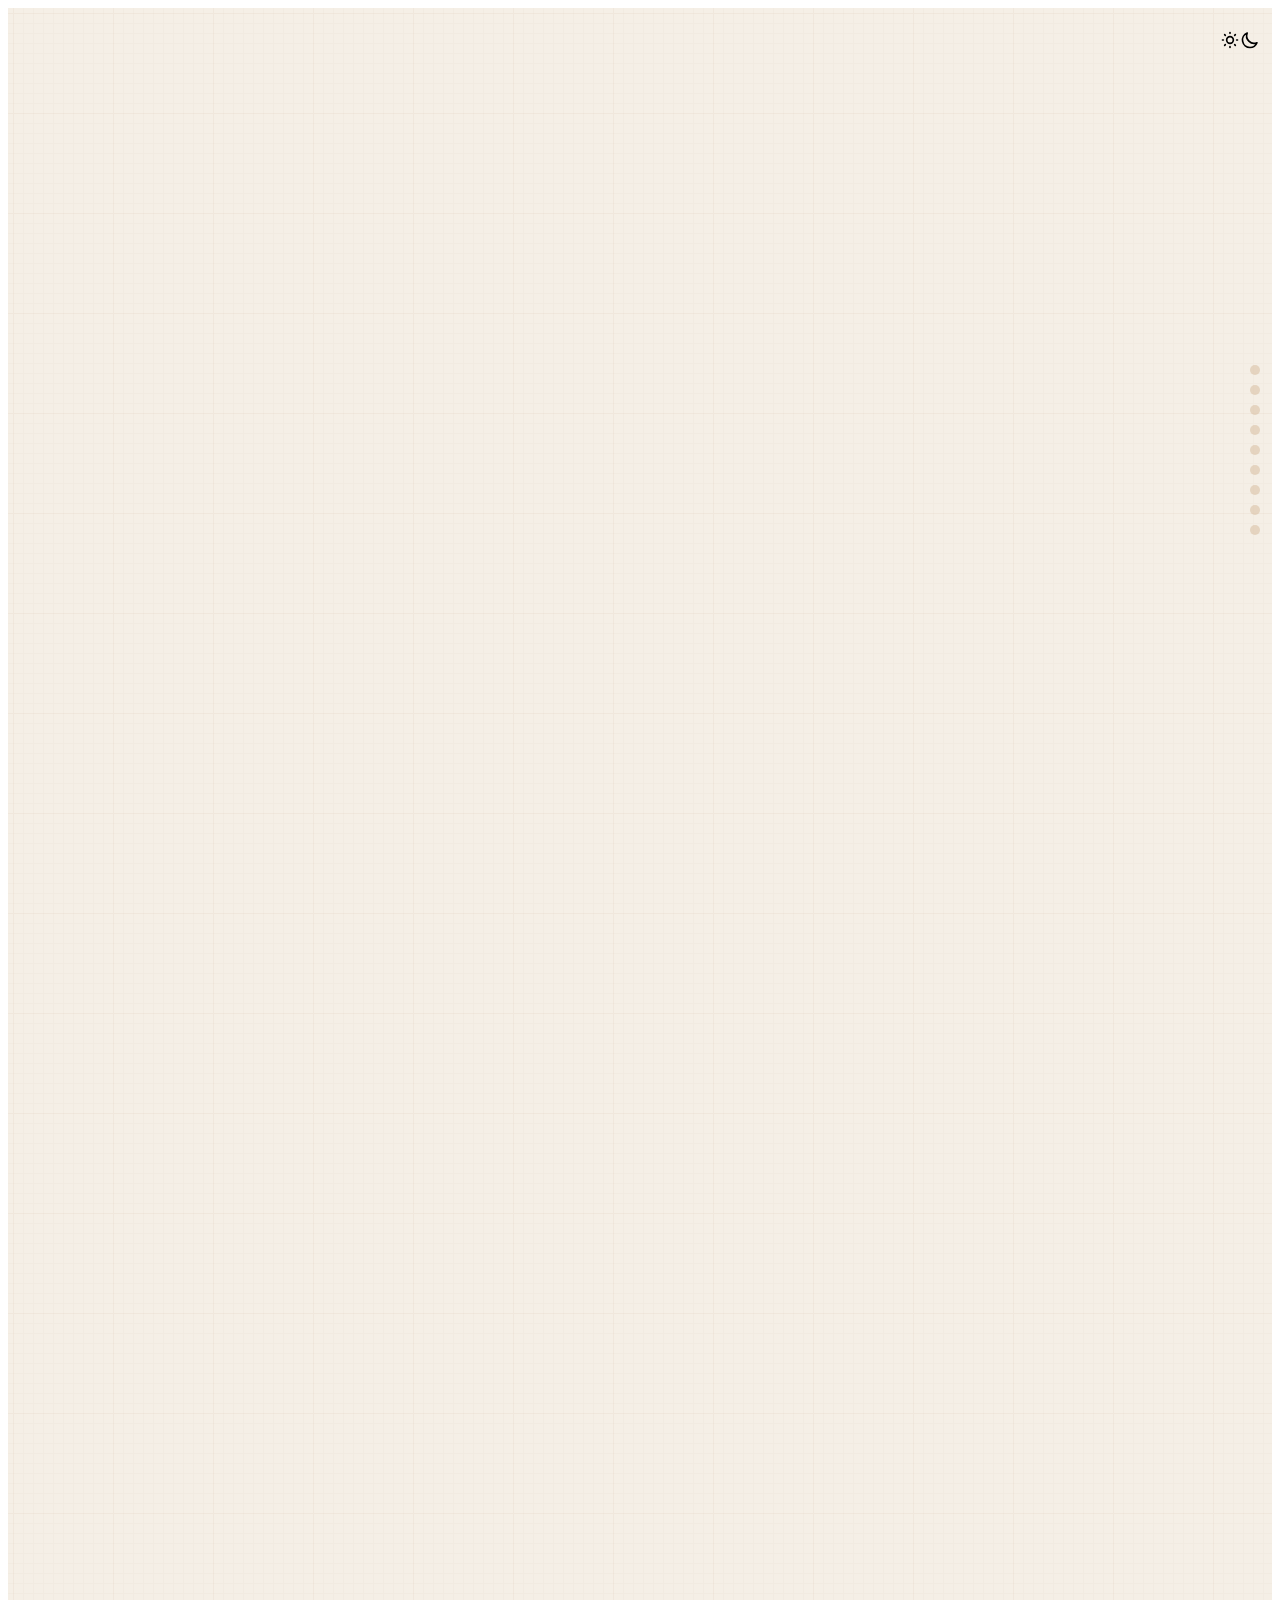
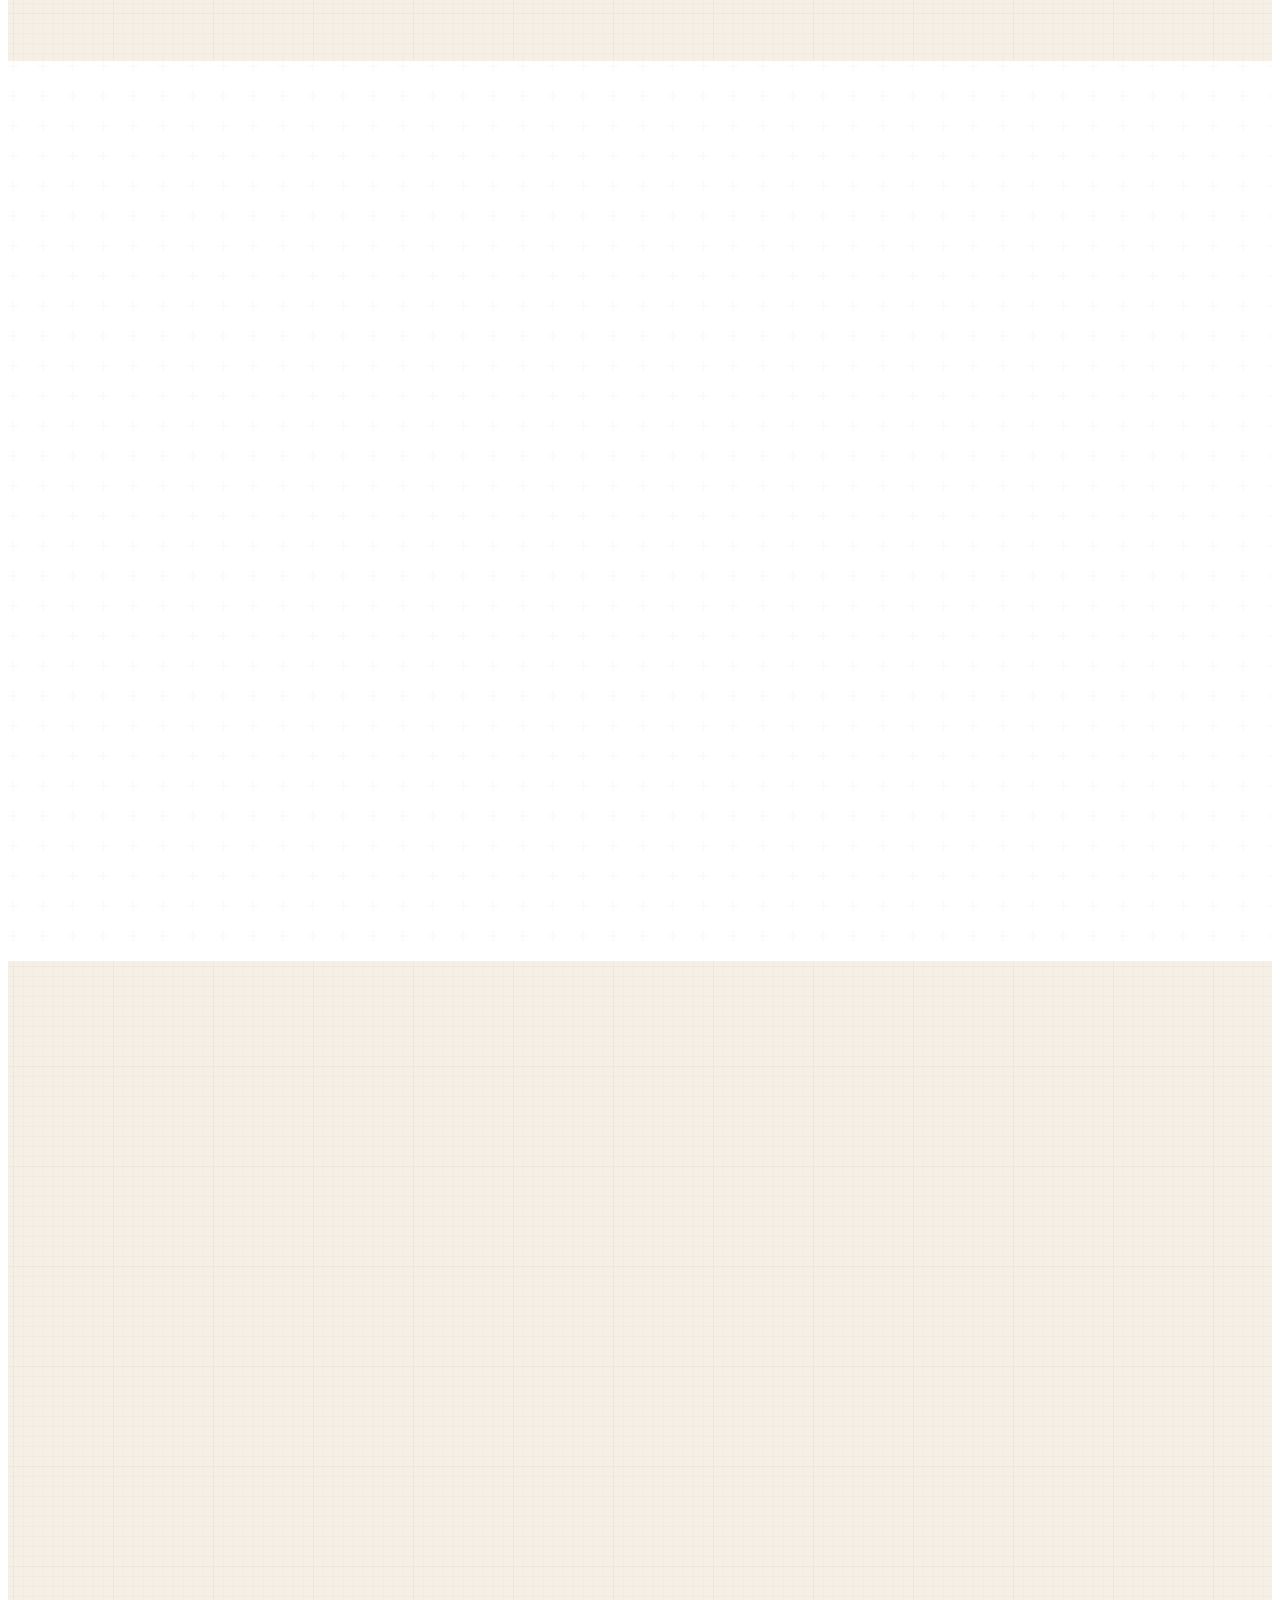
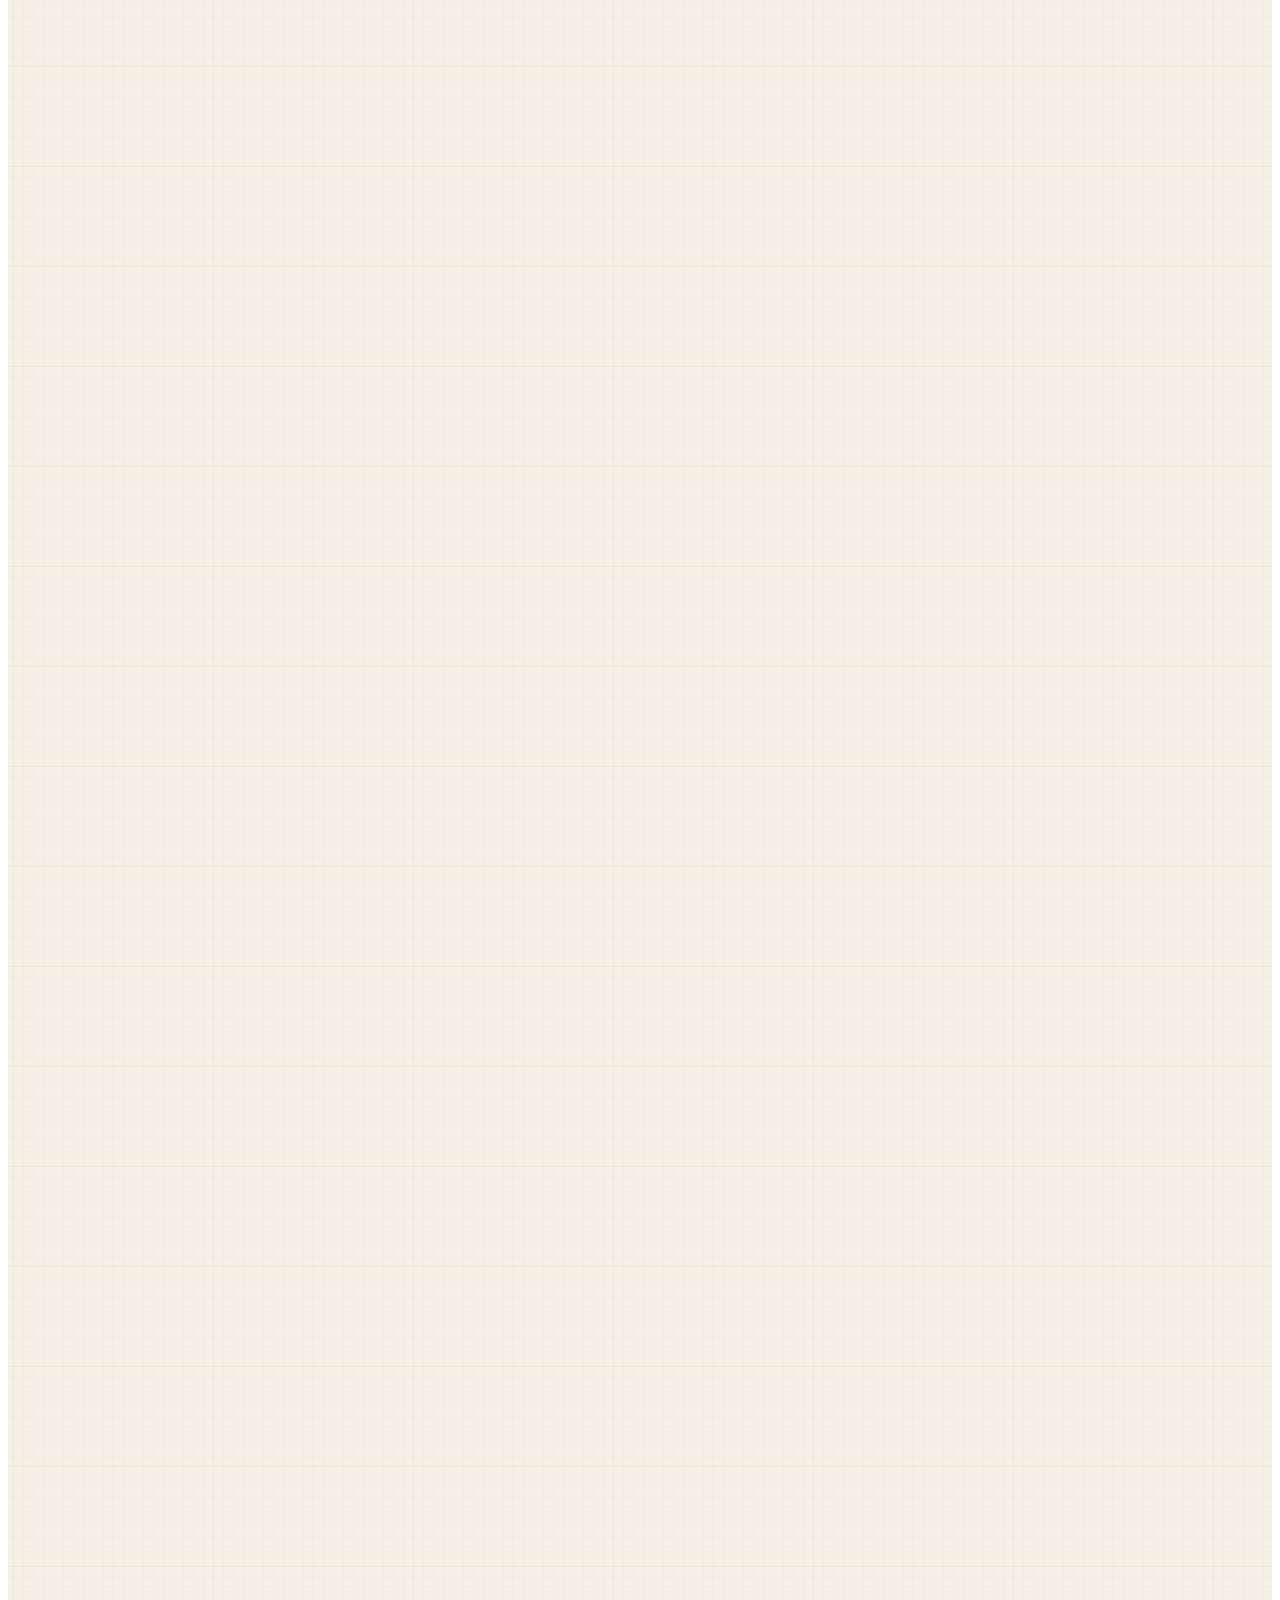
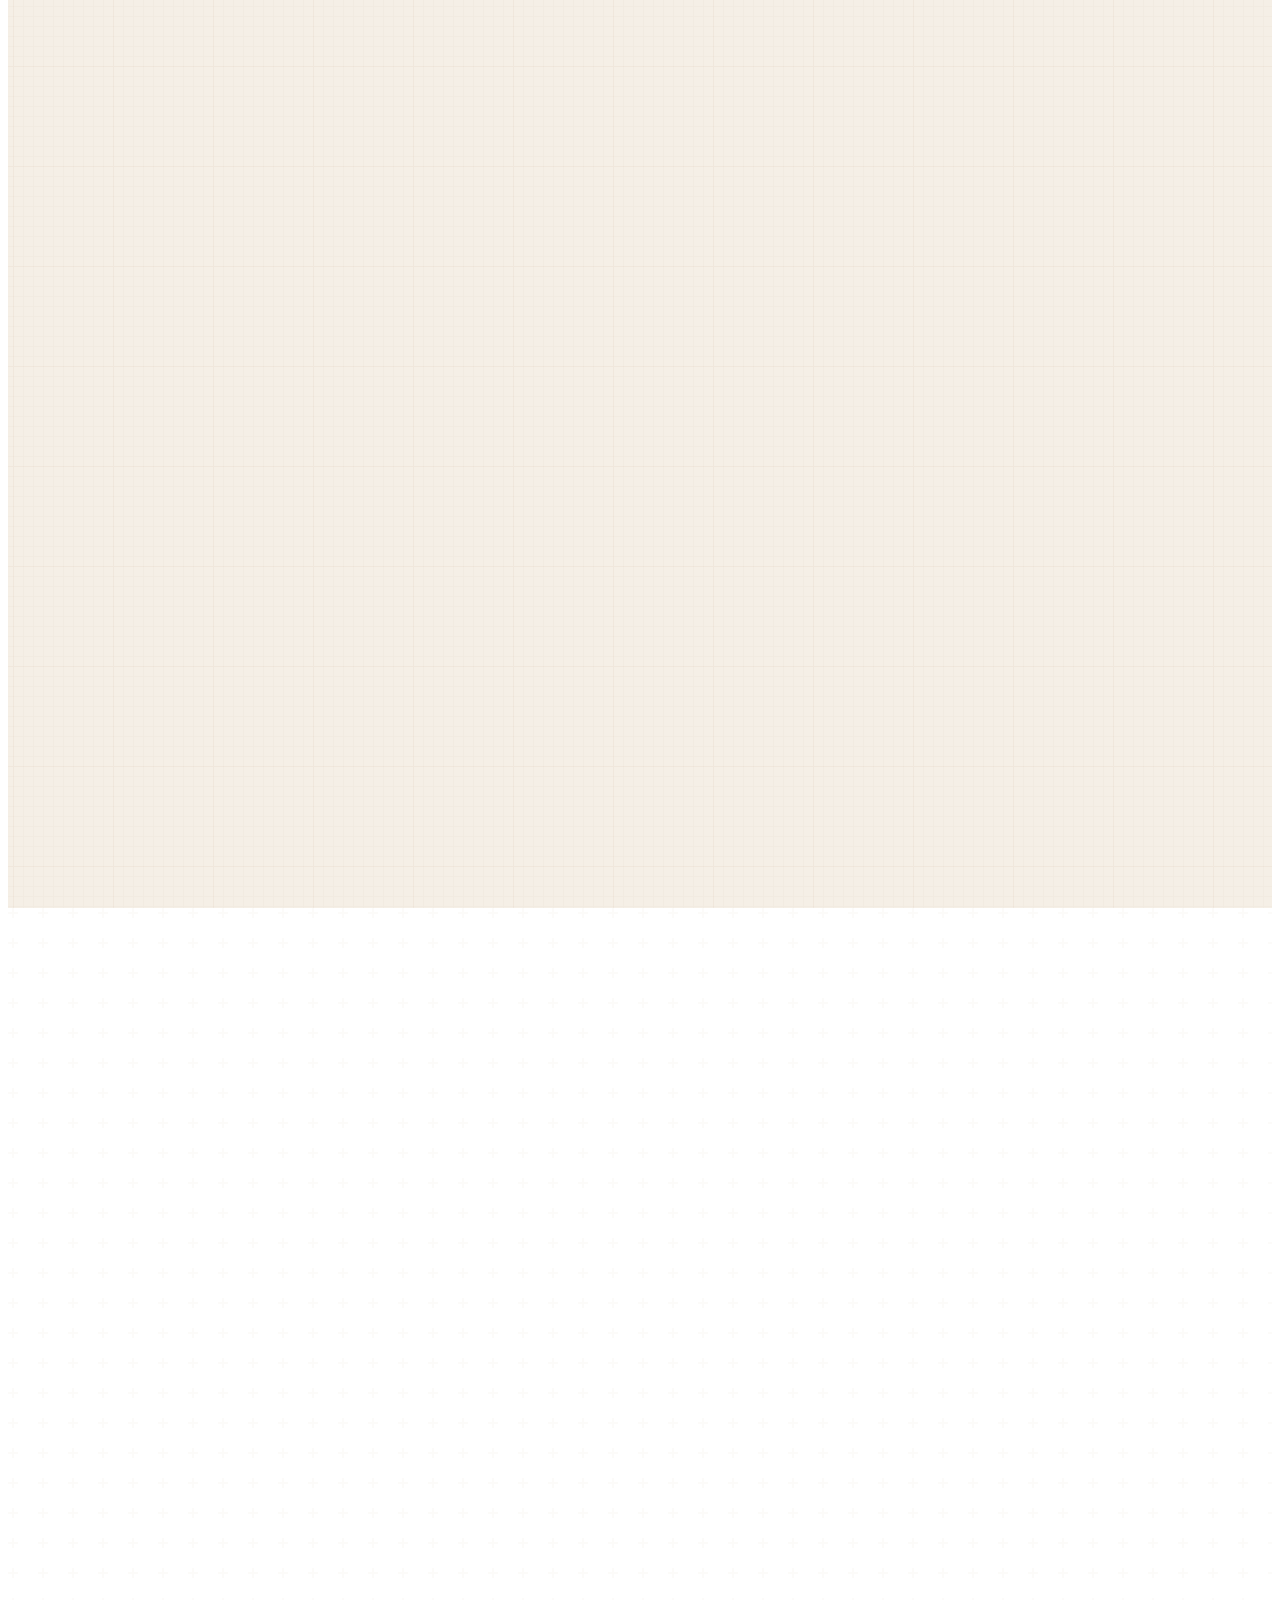
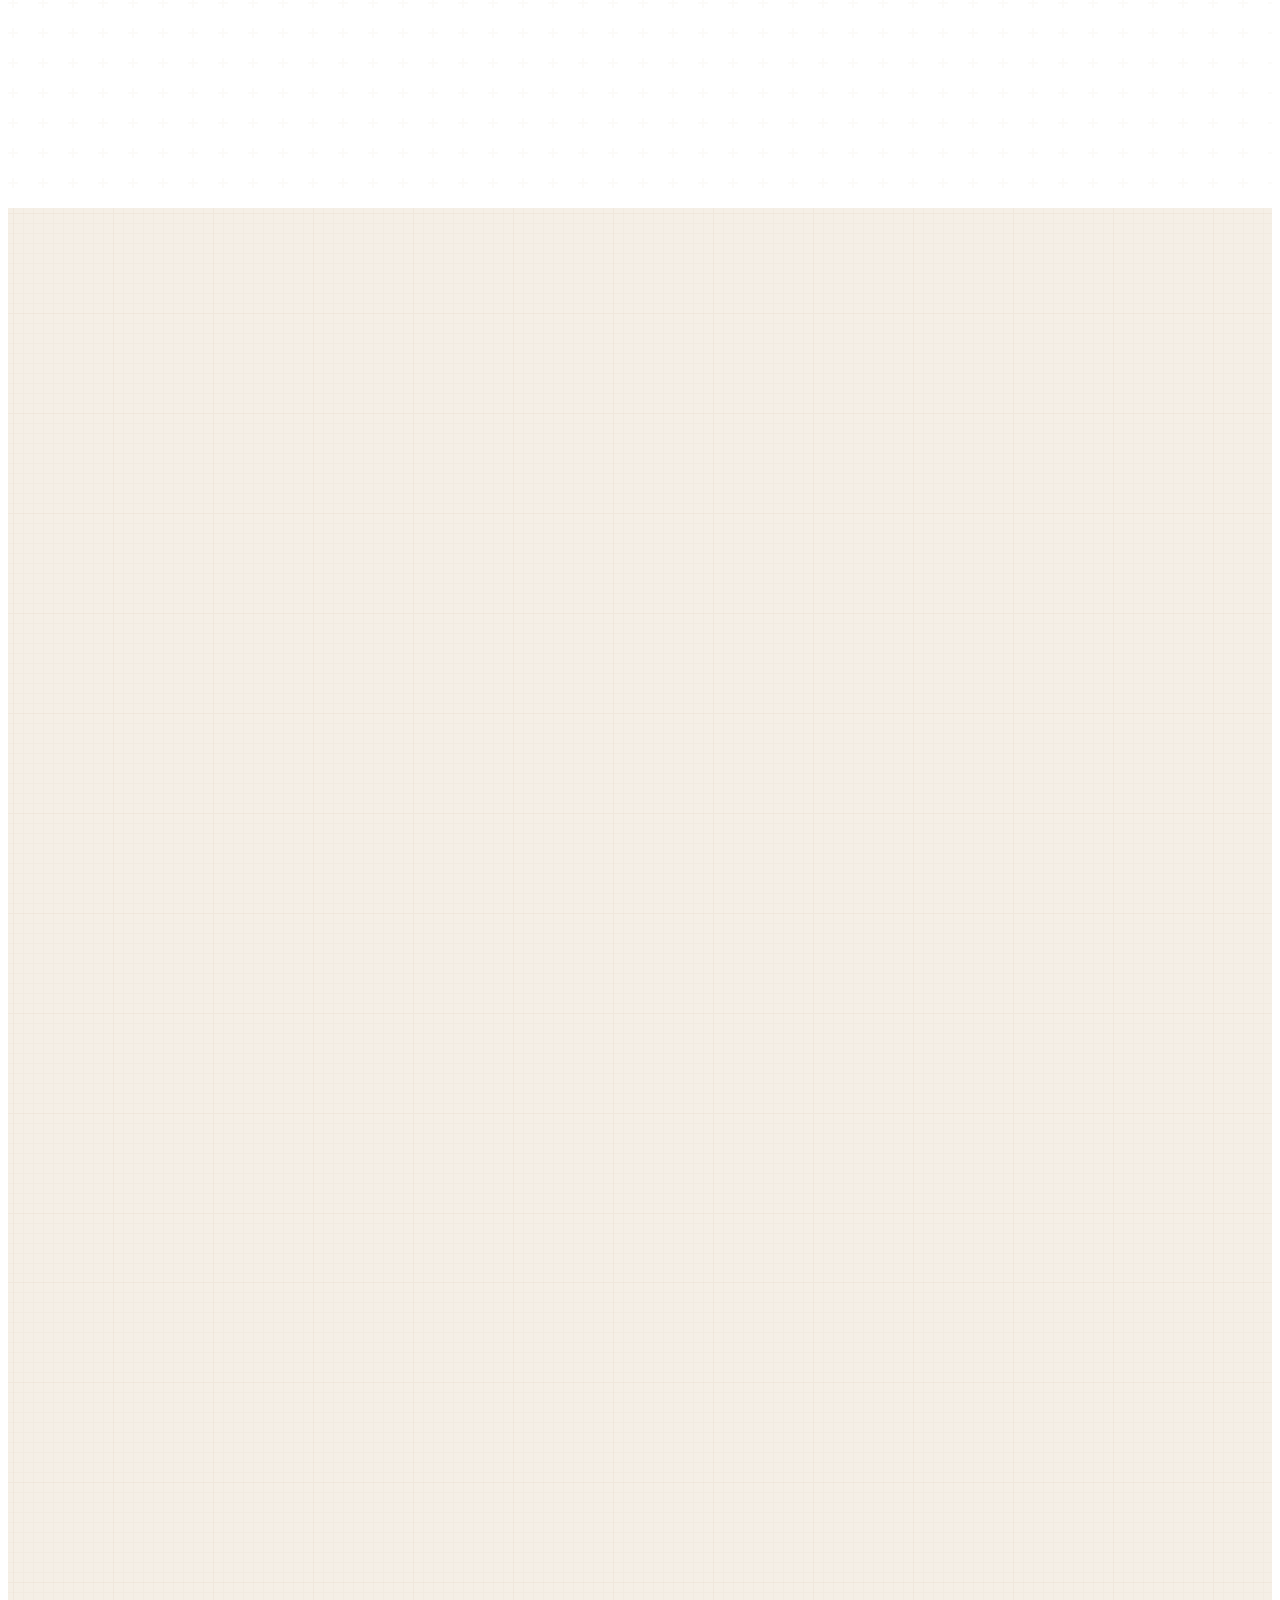
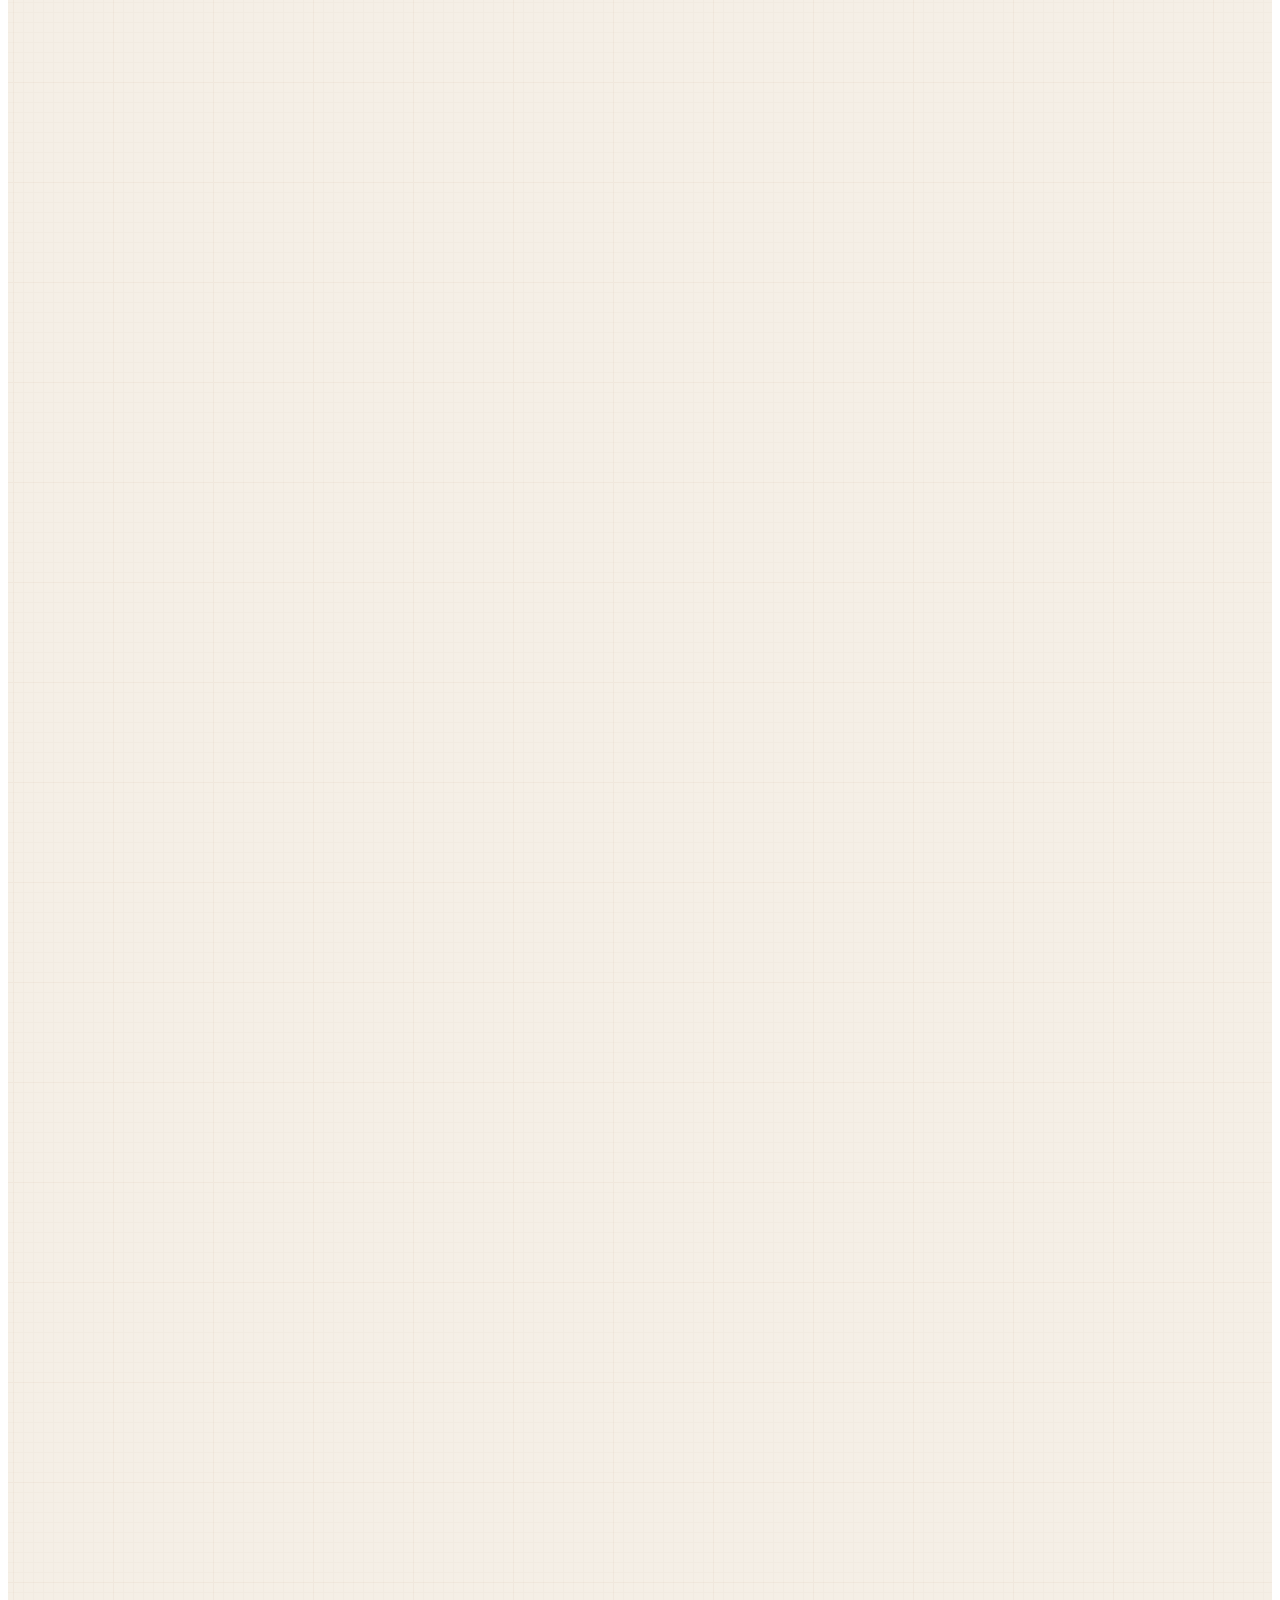
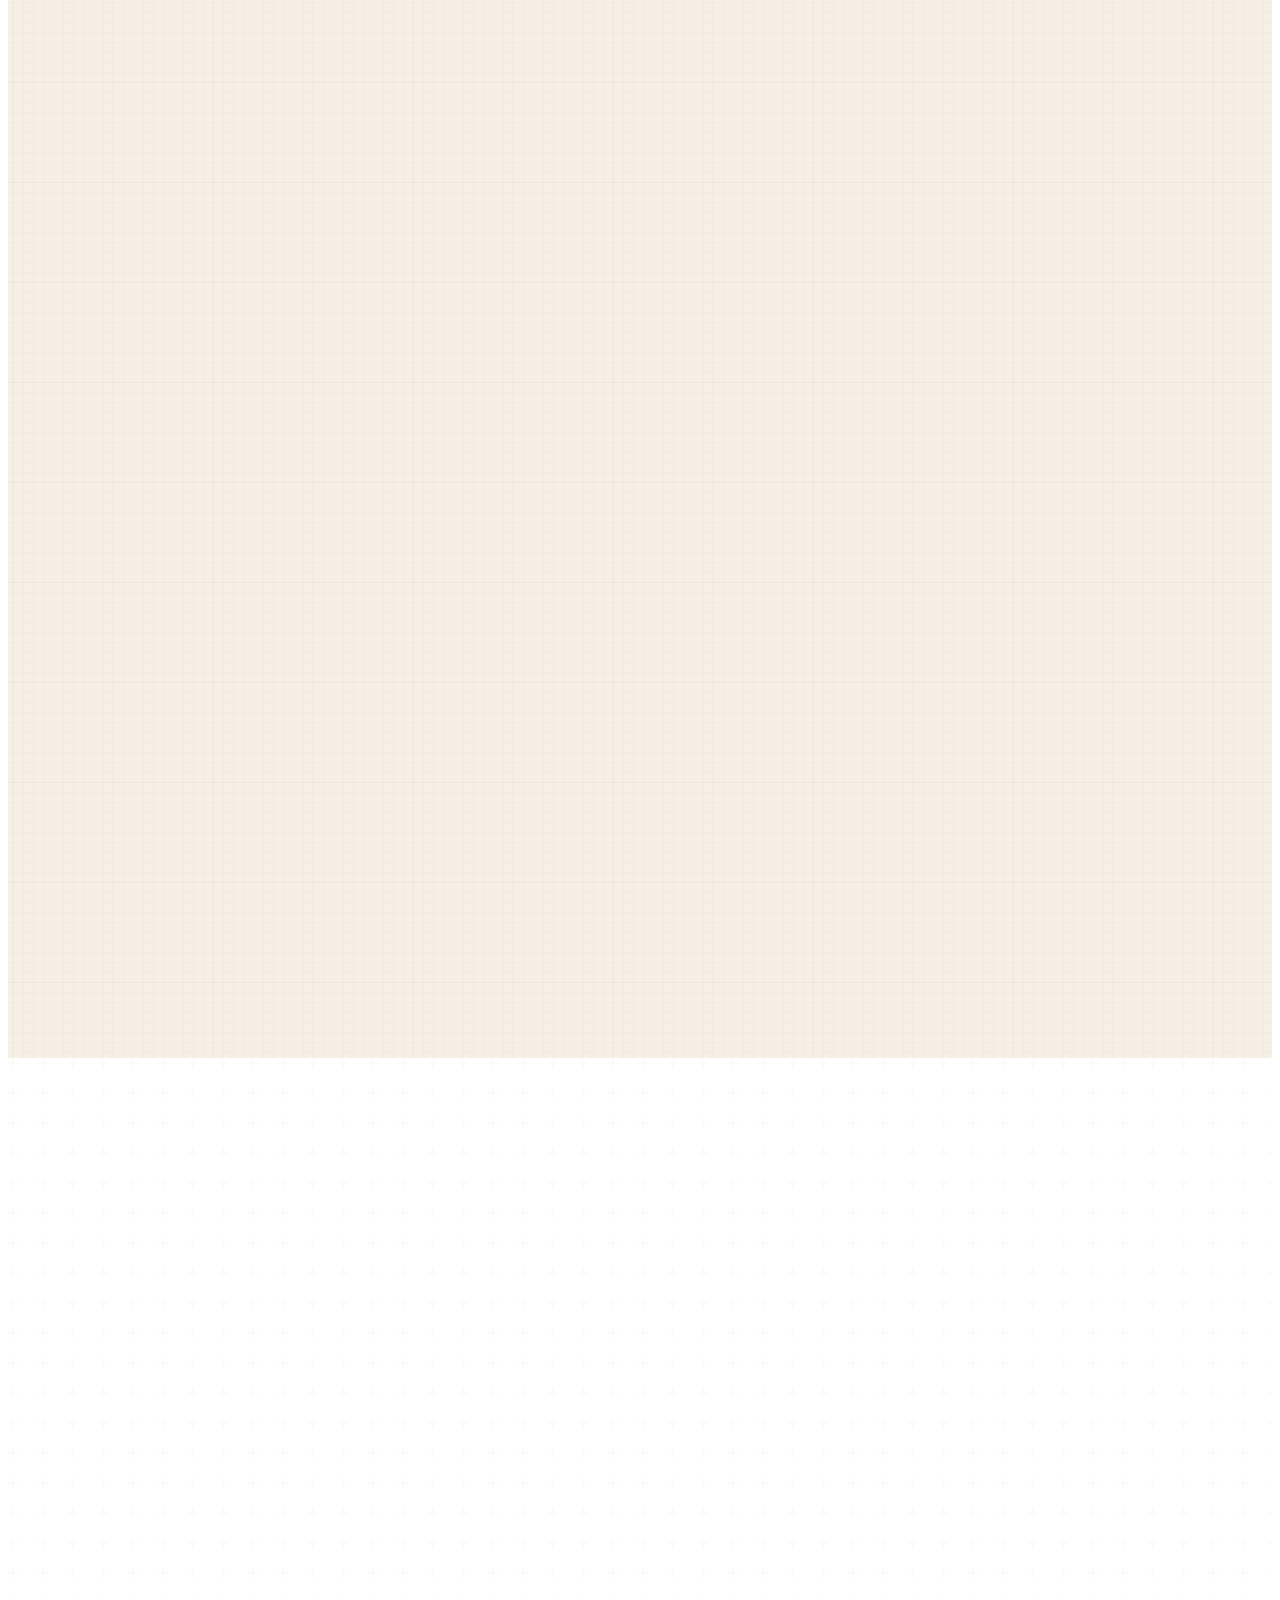
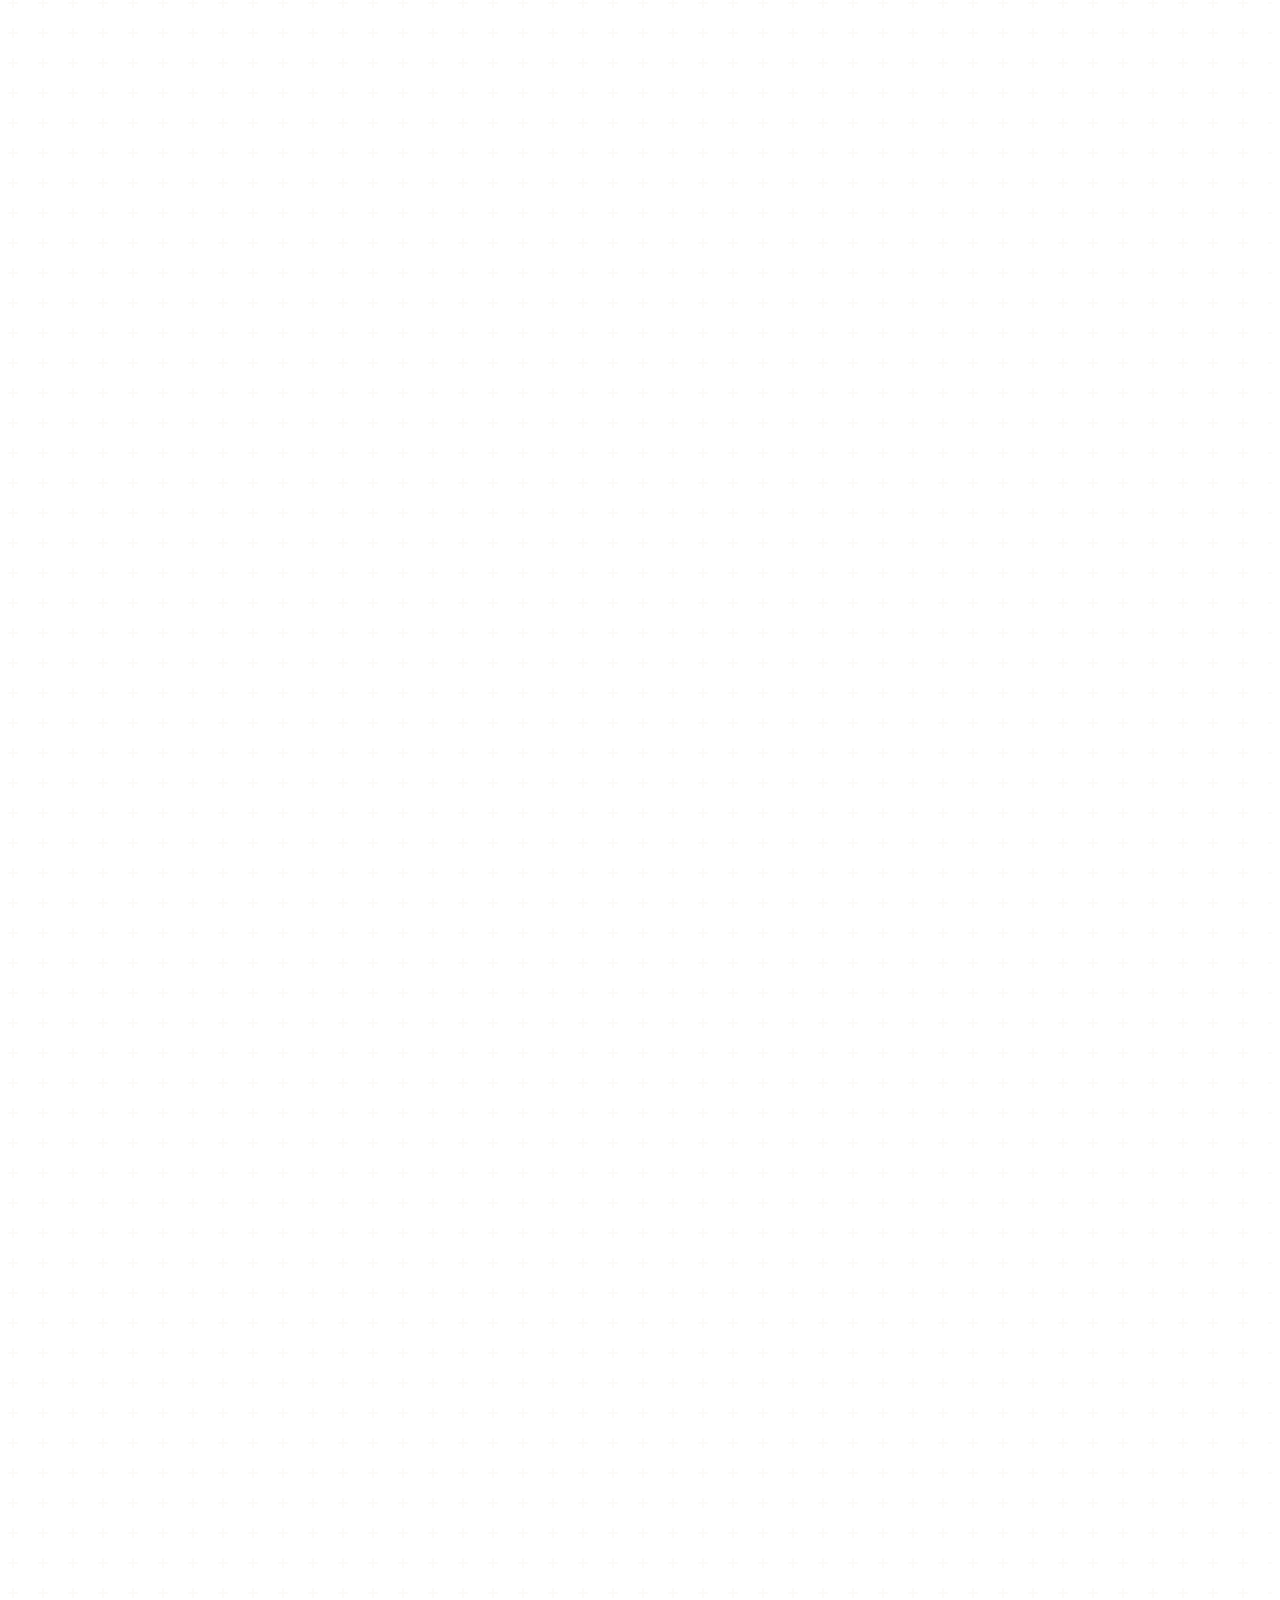
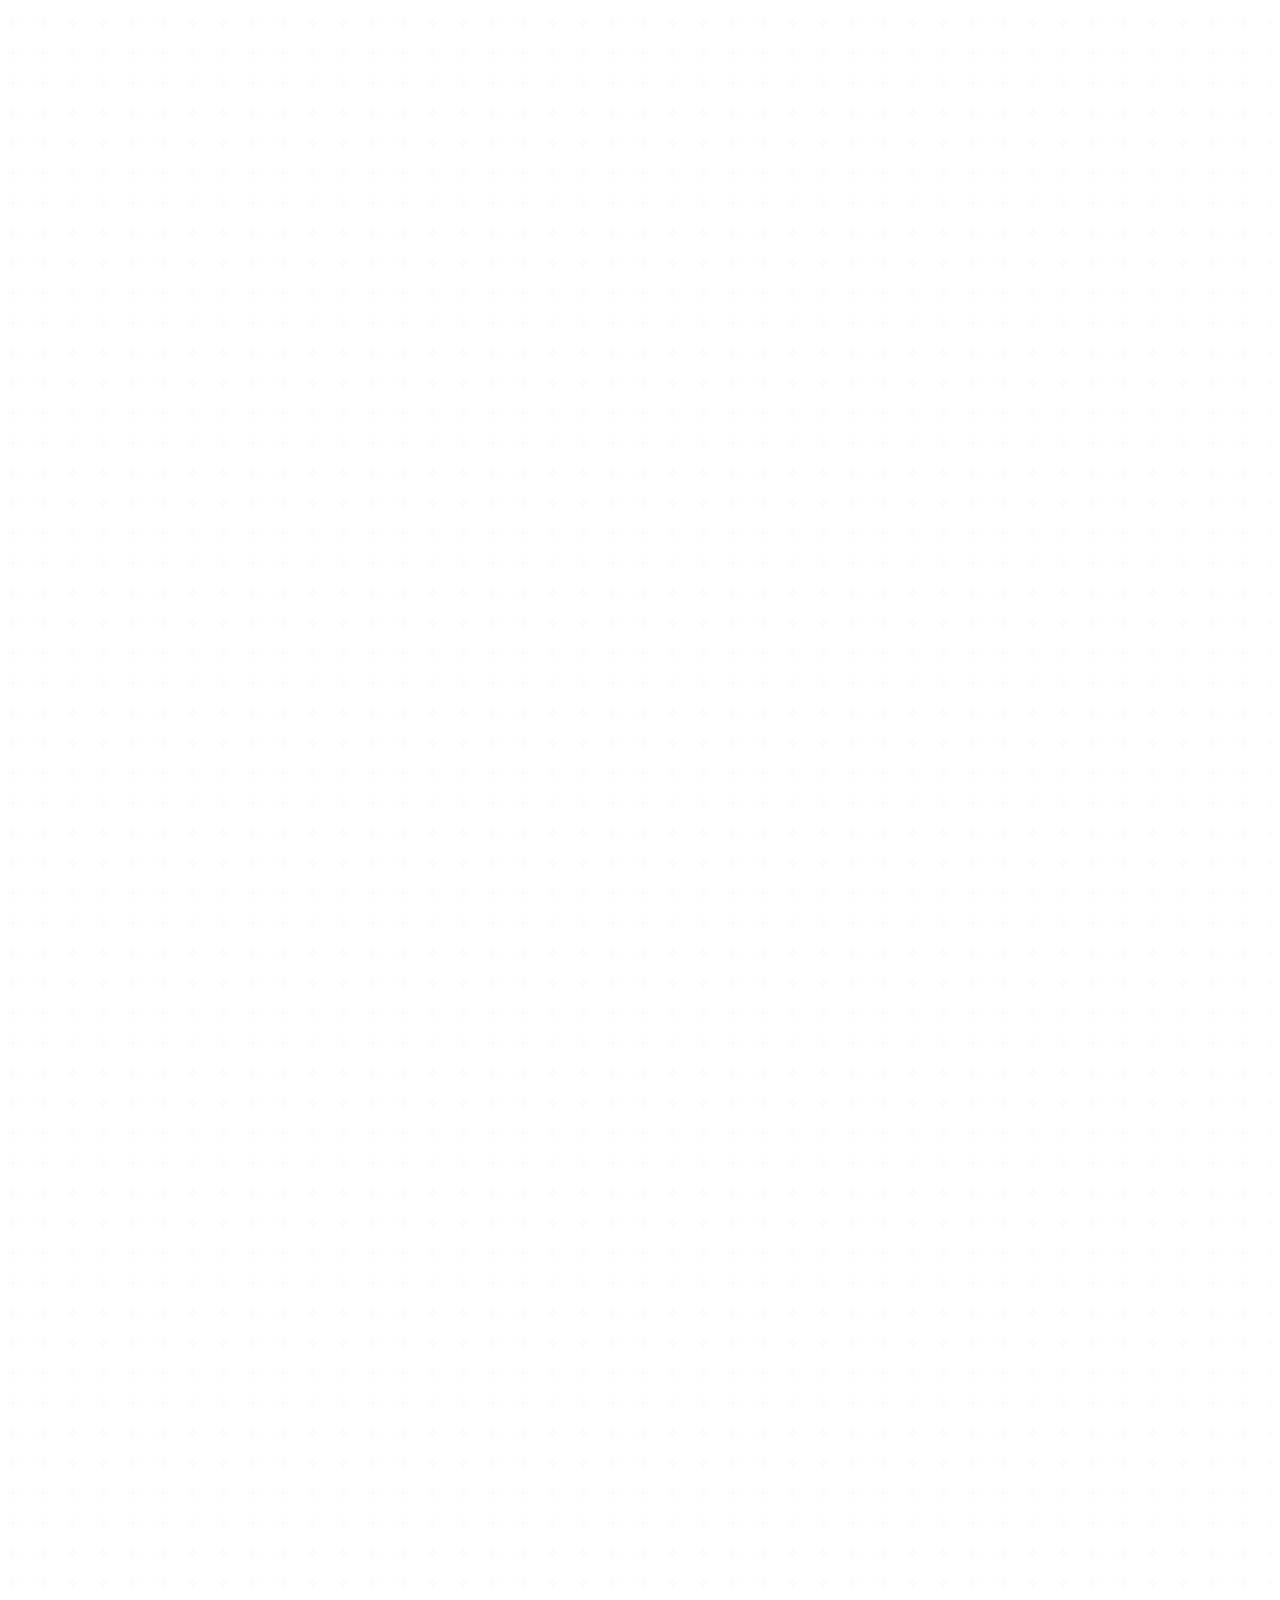
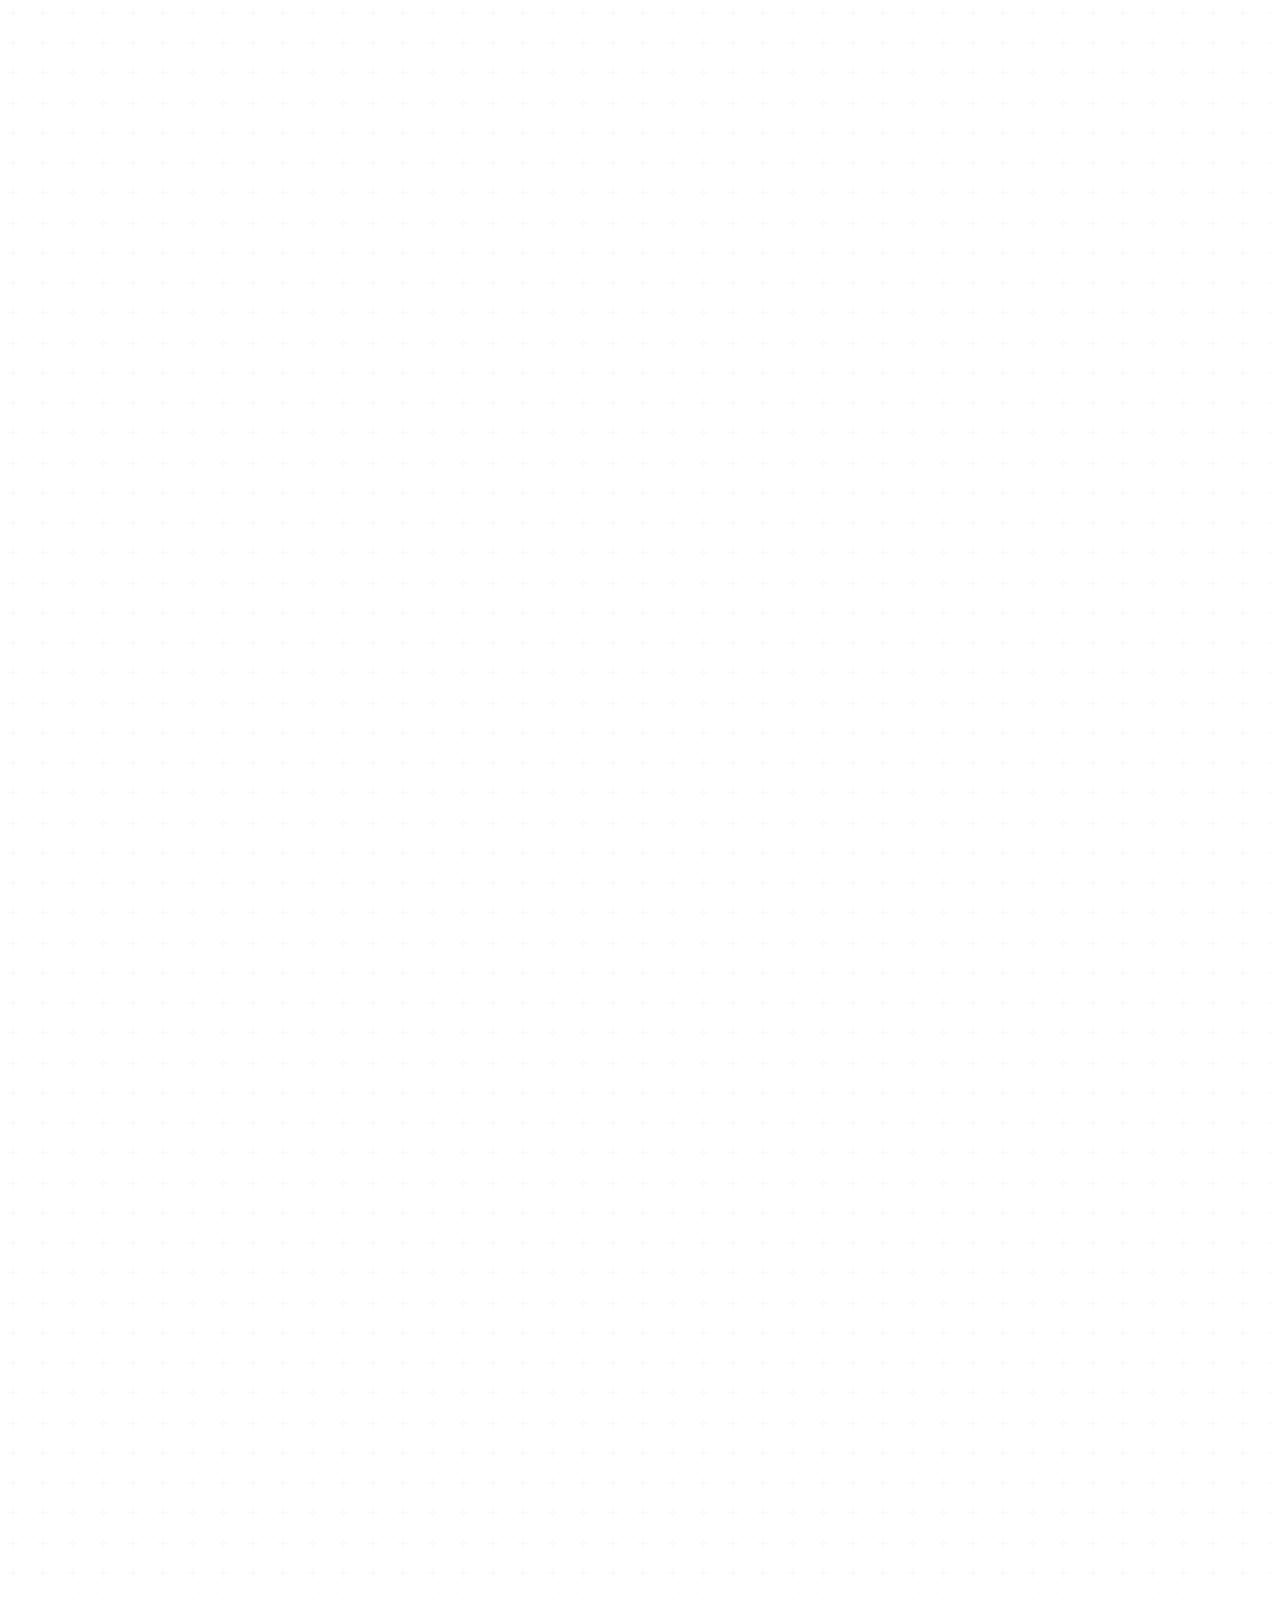
==== commit 9122da93: "reupdate dân tộc" ====
--- a/index.html
+++ b/index.html
@@ -217,57 +217,20 @@
                                 </div>
                             </div>
                         </div>
-
-                        <div class="bg-sepia-50 dark:bg-sepia-800 rounded-lg p-6 shadow-md fade-up">
-                            <div class="flex items-start">
-                                <div
-                                    class="w-12 h-12 bg-primary-100 dark:bg-primary-900 rounded-full flex items-center justify-center mr-4 flex-shrink-0">
-                                    <svg class="w-6 h-6 text-primary-600 dark:text-primary-400" fill="none"
-                                        stroke="currentColor" viewBox="0 0 24 24">
-                                        <path stroke-linecap="round" stroke-linejoin="round" stroke-width="2"
-                                            d="M3.055 11H5a2 2 0 012 2v1a2 2 0 002 2 2 2 0 012 2v2.945M8 3.935V5.5A2.5 2.5 0 0010.5 8h.5a2 2 0 012 2 2 2 0 104 0 2 2 0 012-2h1.064M15 20.488V18a2 2 0 012-2h3.064M21 12a9 9 0 11-18 0 9 9 0 0118 0z">
-                                        </path>
-                                    </svg>
-                                </div>
-                                <div>
-                                    <h3 class="text-xl font-semibold mb-2 text-primary-600 dark:text-primary-400">3. Khái quát từ quan điểm của các nhà kinh điển</h3>
-                                    <p class="mb-2"> "Dân tộc 
-                                        là một cộng đồng người ổn định được hình thành trong lịch sử trên cơ sở 
-                                        một lãnh thổ thống nhất, một ngôn ngữ thống nhất, một nền kinh tế thống 
-                                        nhất, một nền văn hóa và tâm lý, tính cách thống nhất, với một nhà nước 
-                                        và pháp luật thống nhất."</p>
-                                </div>
-                            </div>
-                        </div>
                     </div>
                 </div>
 
                 <div class="slide-from-right space-y-6">
                     <div class="img-frame rounded-lg overflow-hidden relative mb-6">
                         <img src="https://binhdinh.dcs.vn/documents/34037/132458/hinh+13.3.jpg?t=1649818086773&imagePreview=1"
-                            alt="Dân tộc" class="w-full object-cover img-vintage aspect-[4/3]">
+                            alt="Dân tộc" class="w-full object-cover img-vintage aspect-[16/9]">
                         <div class="img-caption">Dân tộc</div>
                     </div>
-
                     <div class="mt-6 p-6 bg-primary-50 dark:bg-primary-900/30 rounded-lg appear-after">
-                        <h3 class="text-xl font-semibold mb-4 text-primary-700 dark:text-primary-300">Quan điểm Mác-xít
-                            về dân tộc</h3>
+                        <h3 class="text-xl font-semibold mb-4 text-primary-700 dark:text-primary-300">Khái quát từ quan điểm của các nhà kinh điển</h3>
                         <div class="grid grid-cols-1 gap-4">
-                            <div>
-                                <div class="mb-2 font-medium text-primary-600 dark:text-primary-400">Tính khách quan và
-                                    lịch sử</div>
-                                <p>Dân tộc là hiện tượng khách quan, sản phẩm của quá trình phát triển lịch sử xã hội,
-                                    không phải là sản phẩm của tự nhiên hay ý niệm.</p>
-                            </div>
-                            <div>
-                                <div class="mb-2 font-medium text-primary-600 dark:text-primary-400">Tính giai cấp</div>
-                                <p>Trong mỗi dân tộc đều tồn tại các giai cấp với lợi ích khác nhau. Chính sách dân tộc
-                                    phải gắn với lợi ích giai cấp tiến bộ.</p>
-                            </div>
-                            <div>
-                                <div class="mb-2 font-medium text-primary-600 dark:text-primary-400">Phê phán chủ nghĩa
-                                    dân tộc hẹp hòi</div>
-                                <p>Phản đối quan điểm dân tộc cực đoan, phân biệt chủng tộc và dân tộc bài ngoại.</p>
+                            <div class="quote mb-6">
+                                <p>"Hình thức cộng đồng người là cách thức tổ chức xã hội của con người trong những thời kì lịch sử xã hội khác nhau. Lịch sử phát triển của xã hội loài người cho đến nay là lịch sử phát triển của các hình thức cộng đồng người từ thấp đến cao."</p>
                             </div>
                         </div>
                     </div>
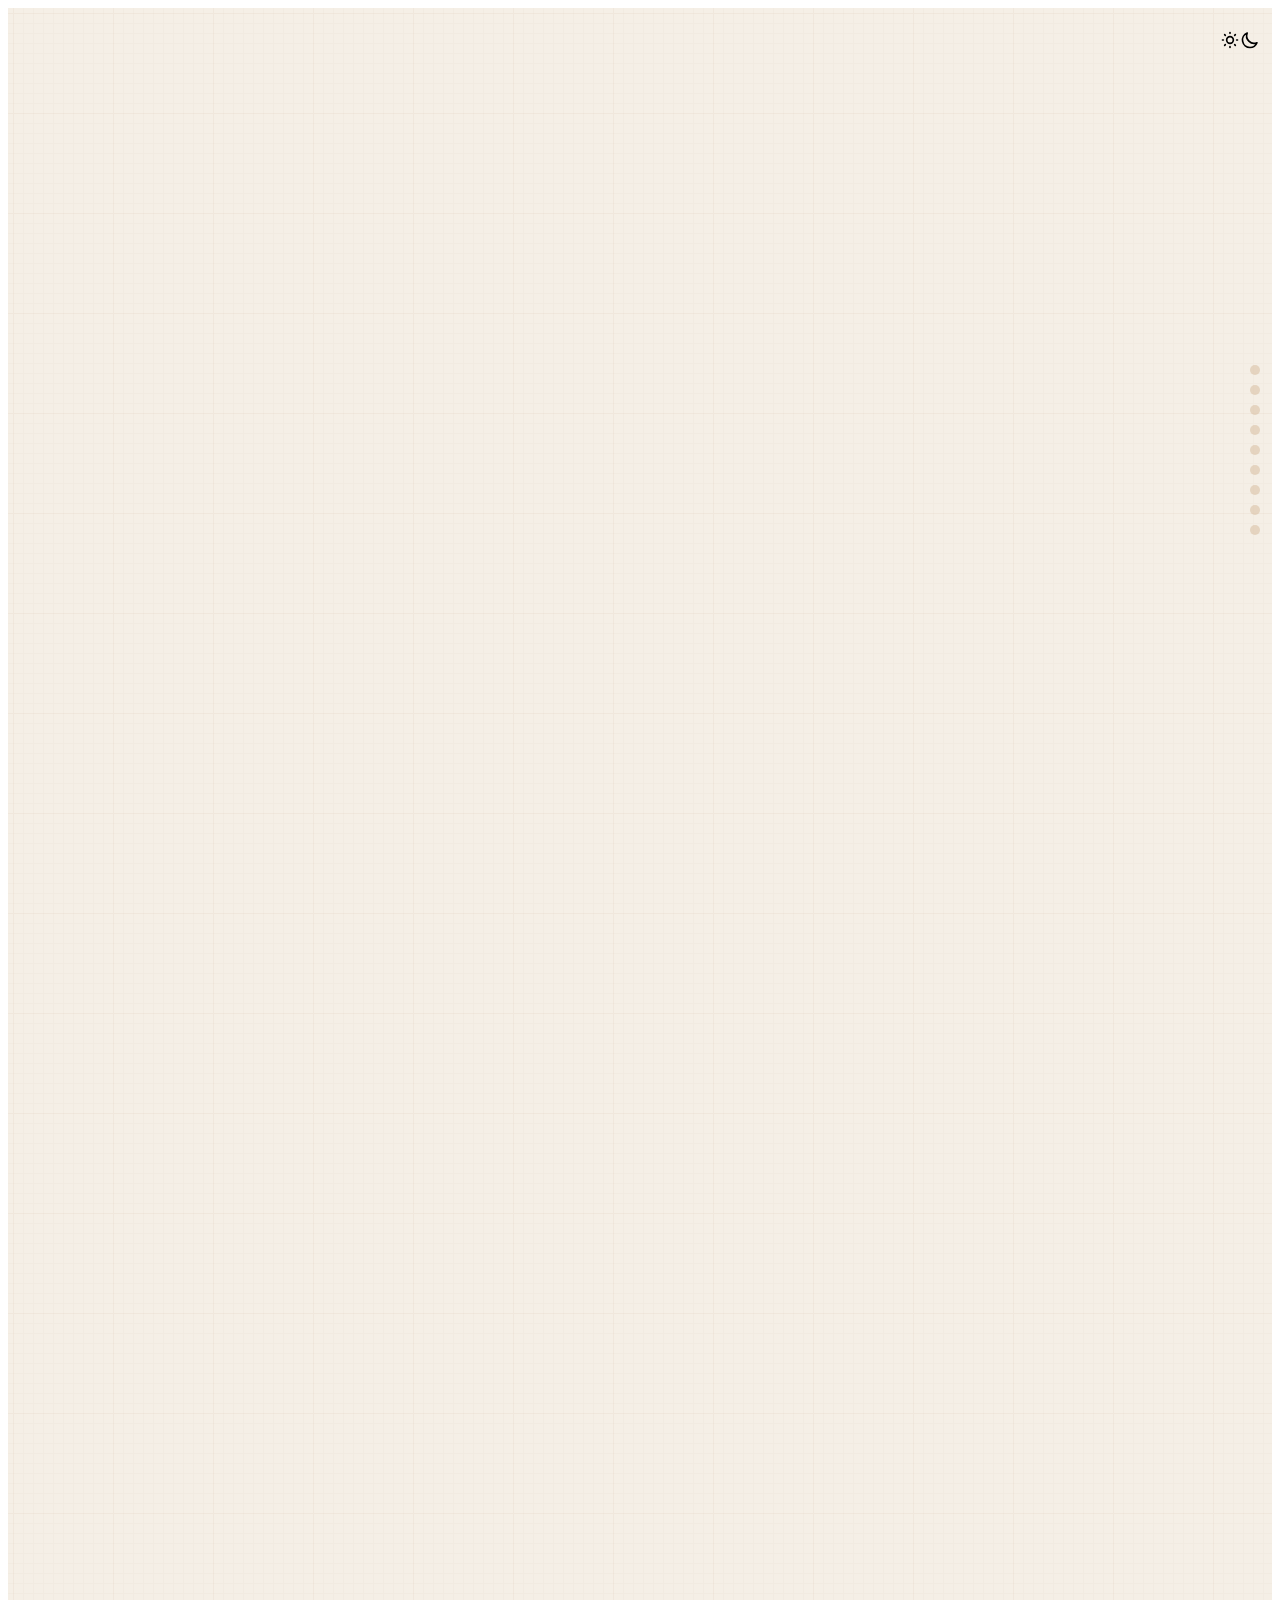
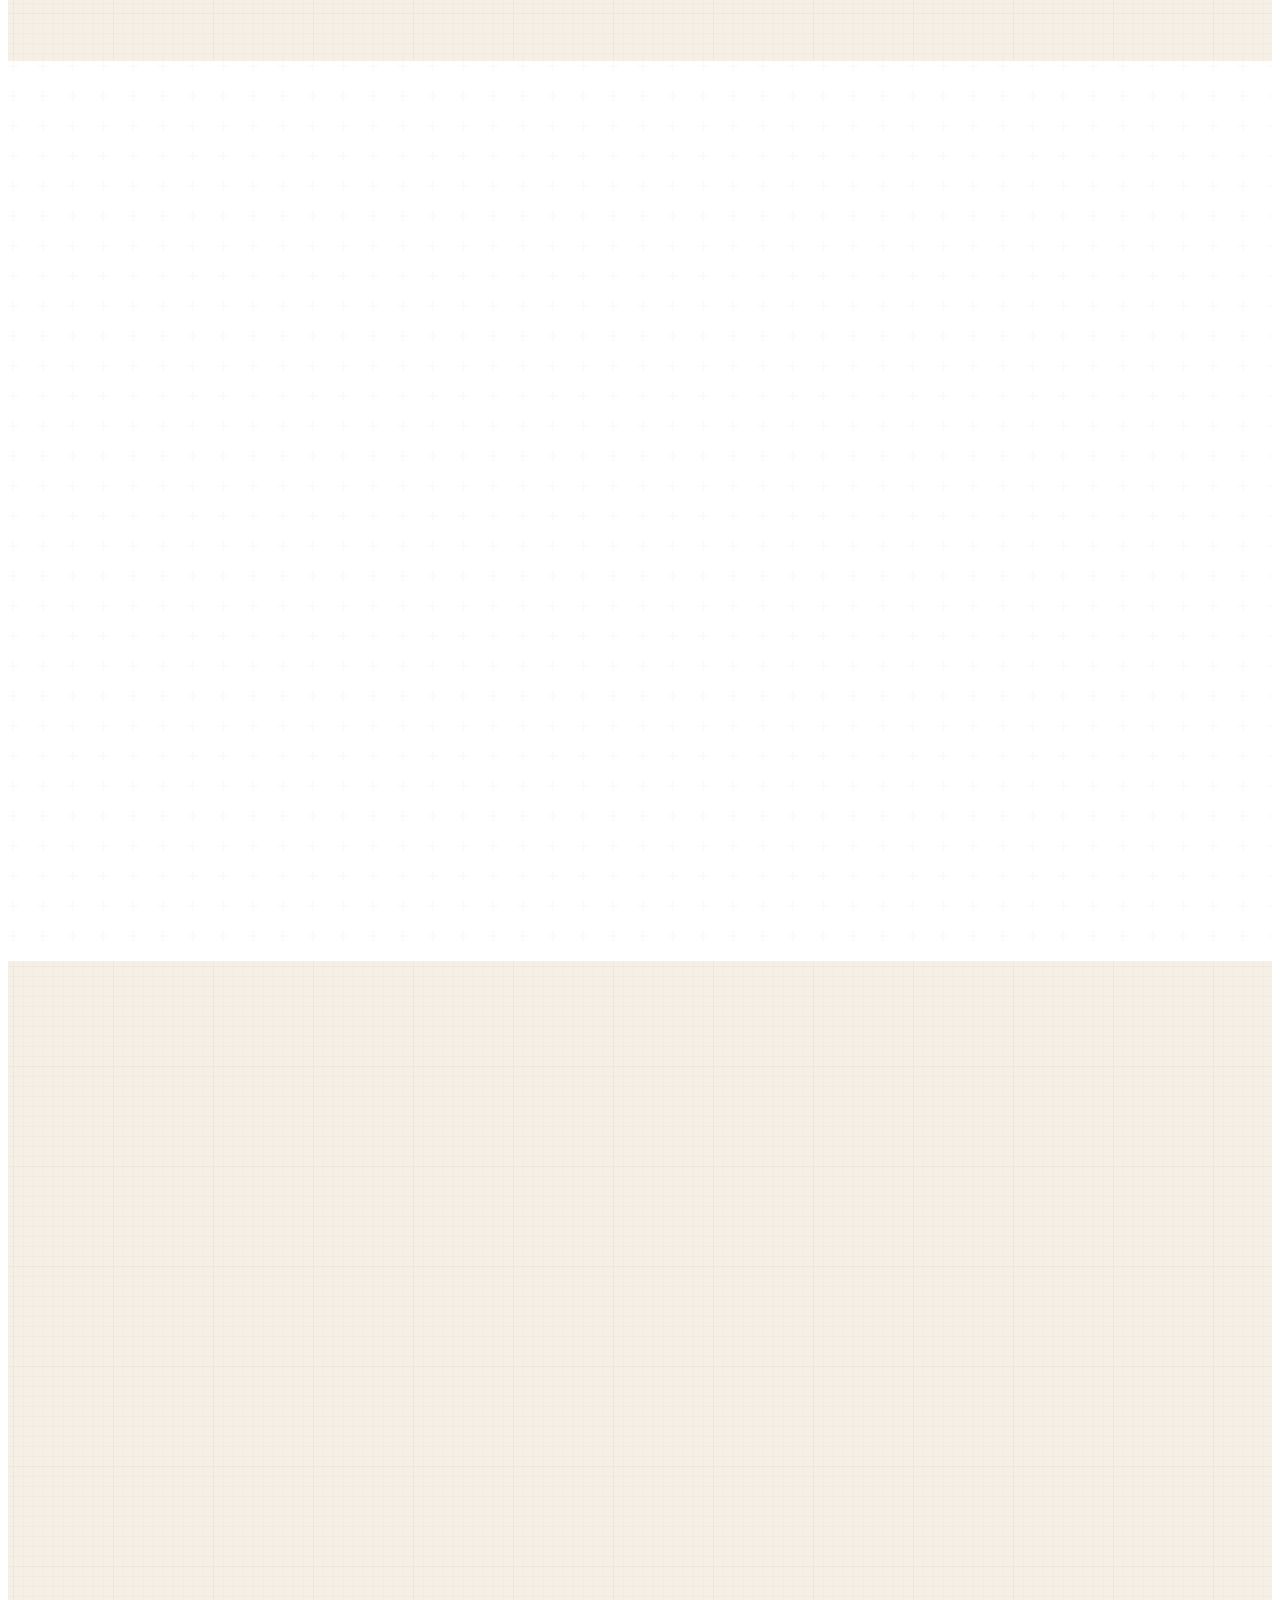
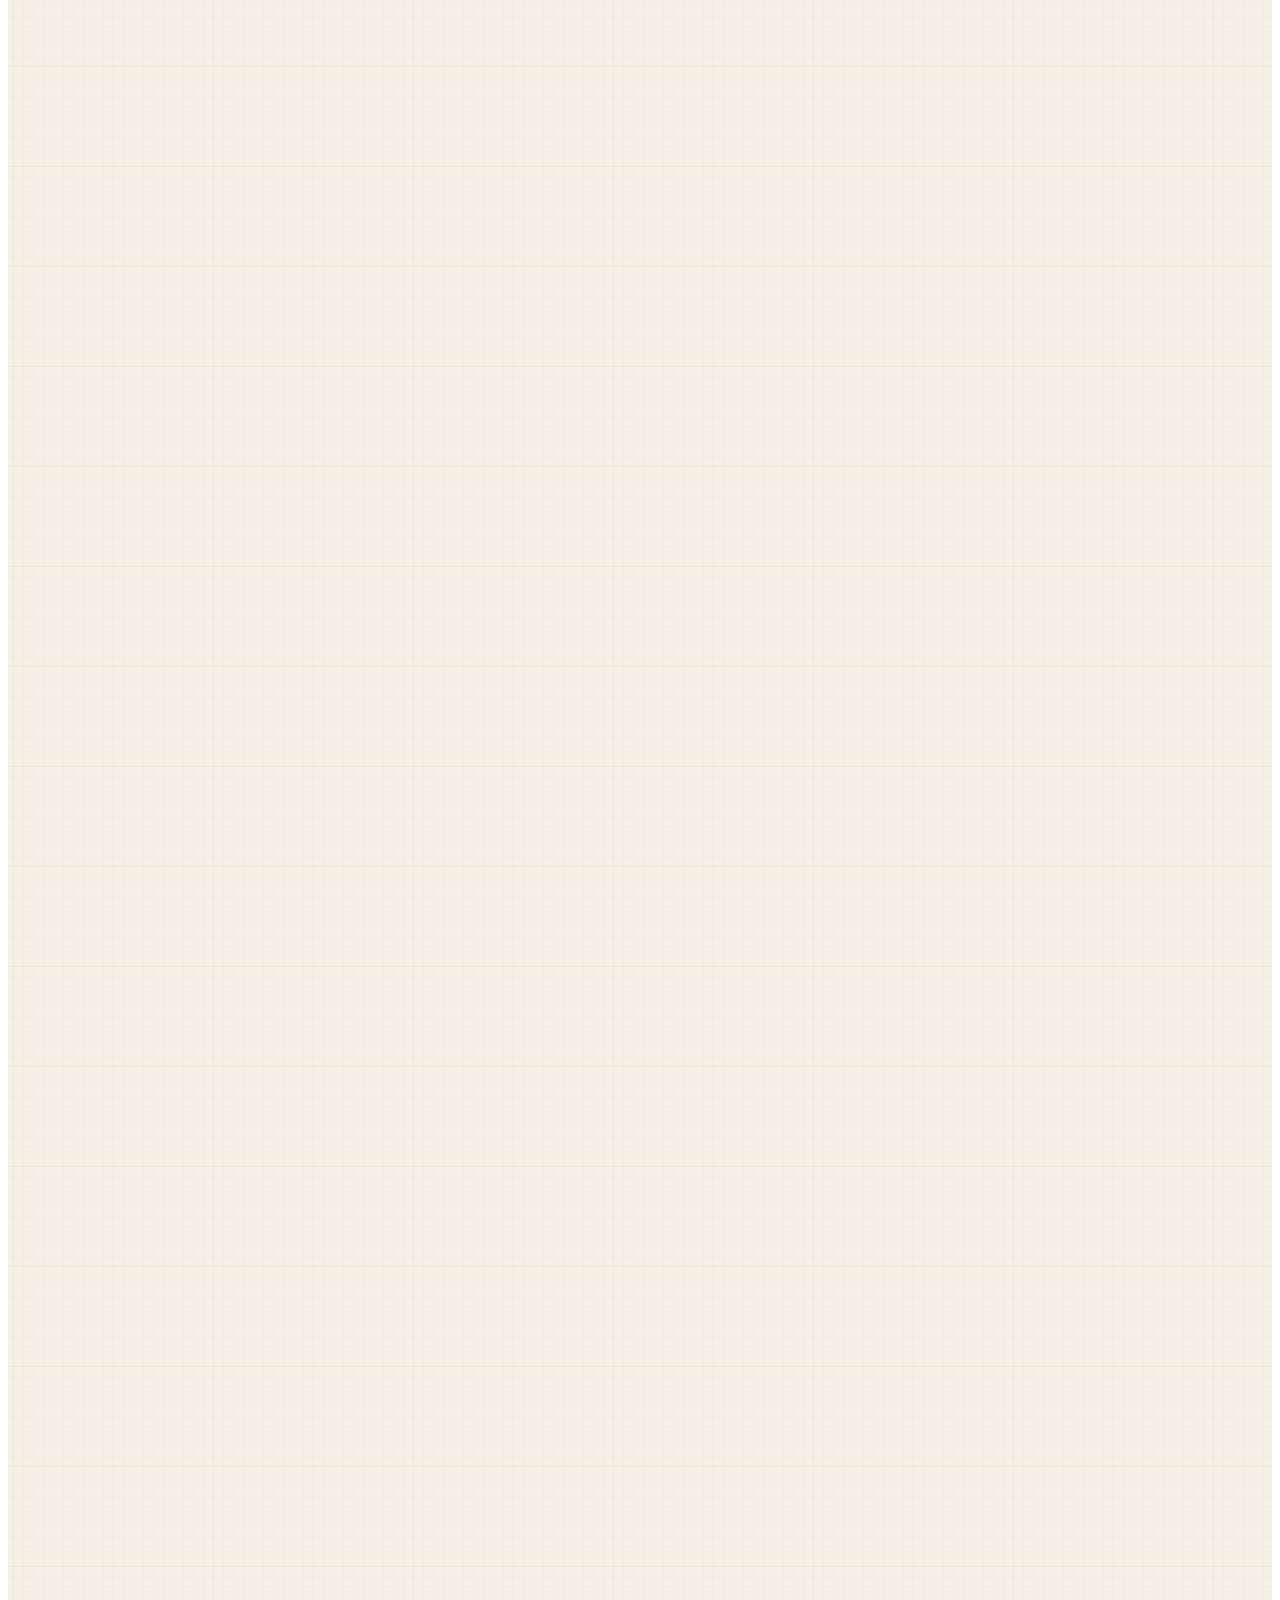
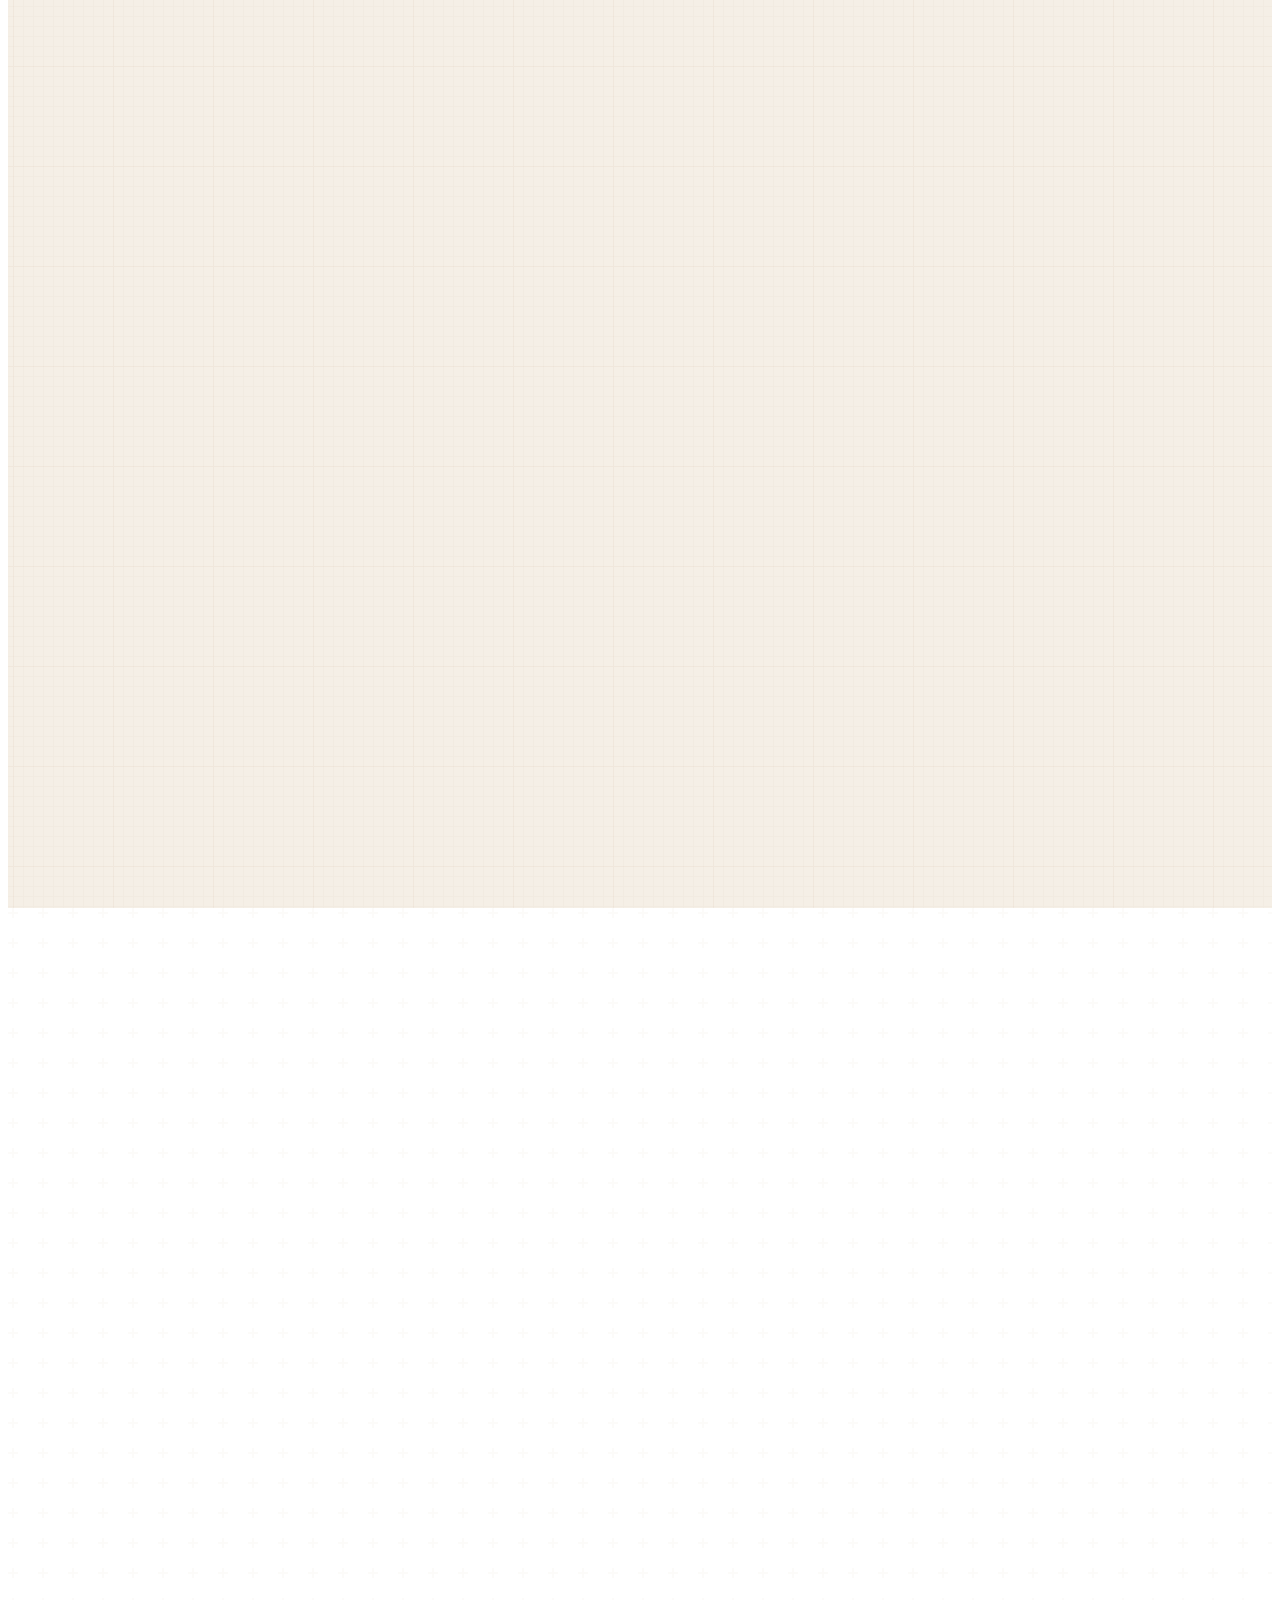
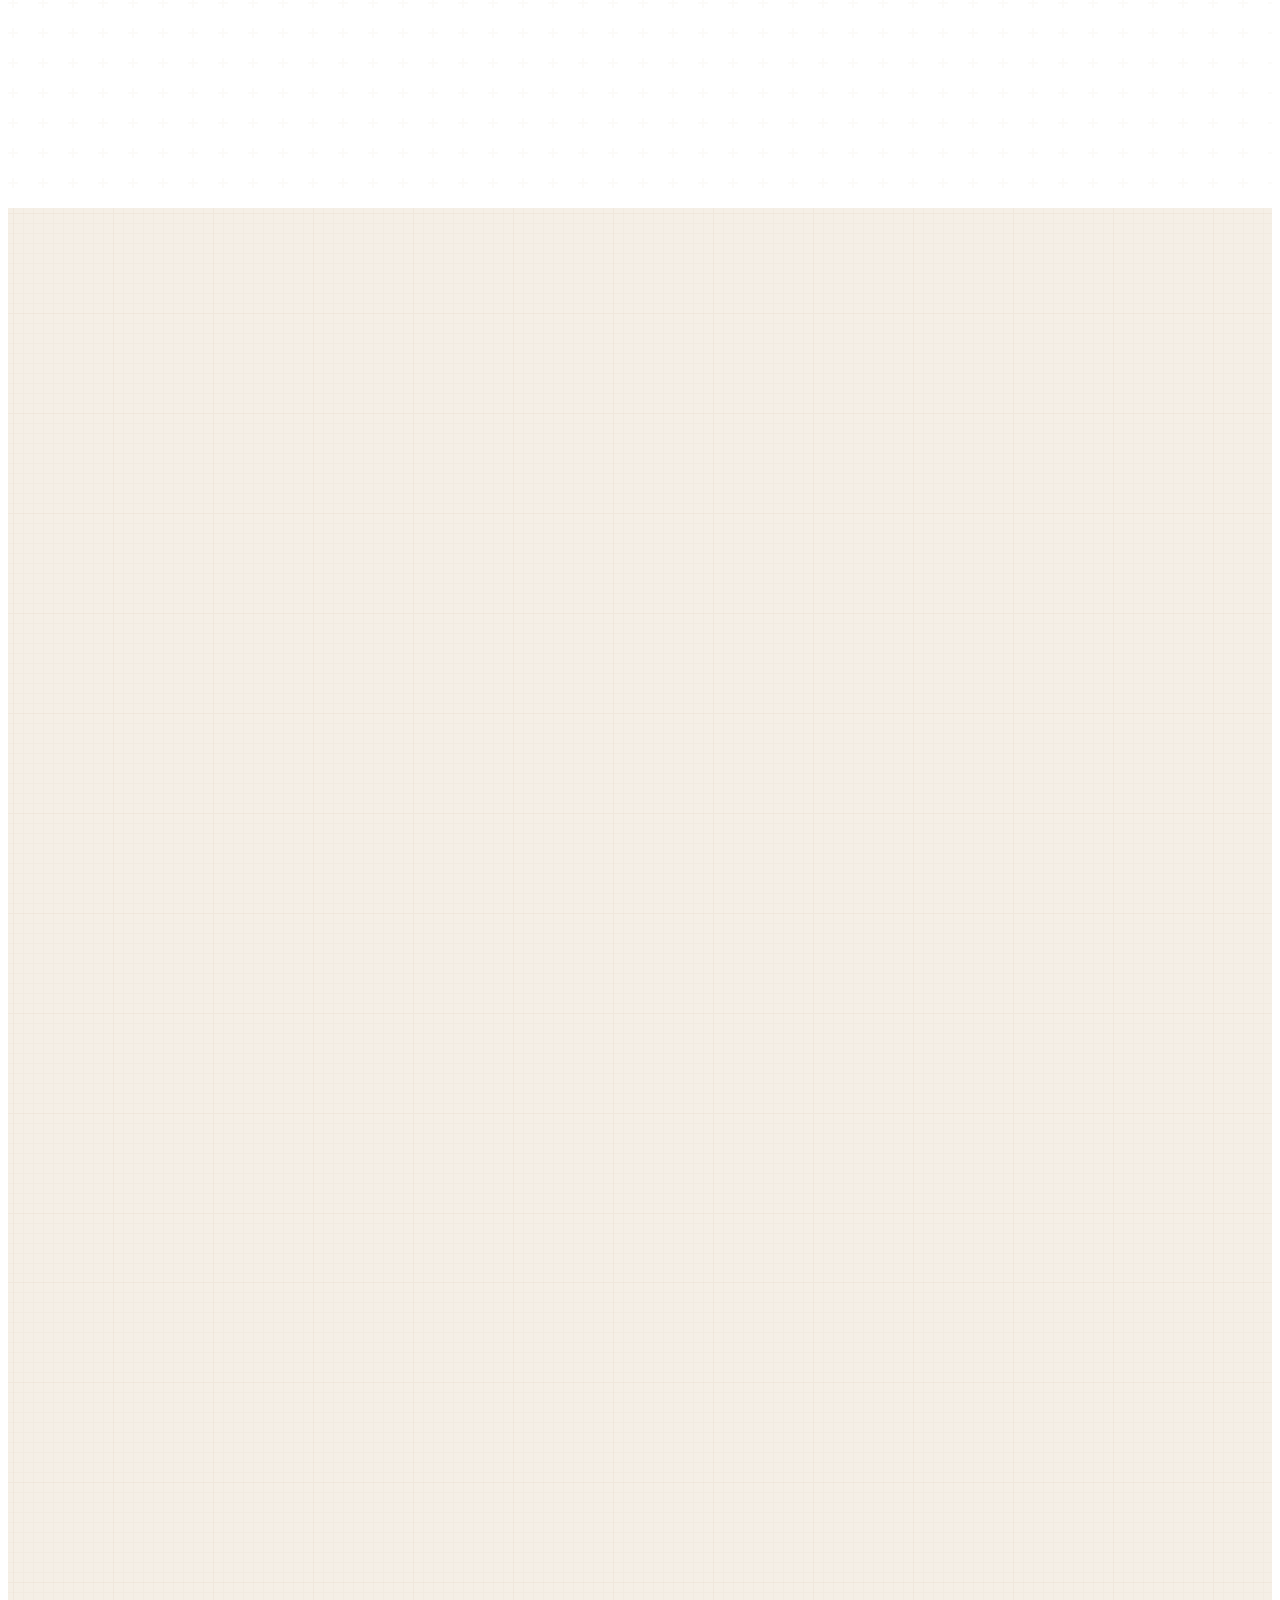
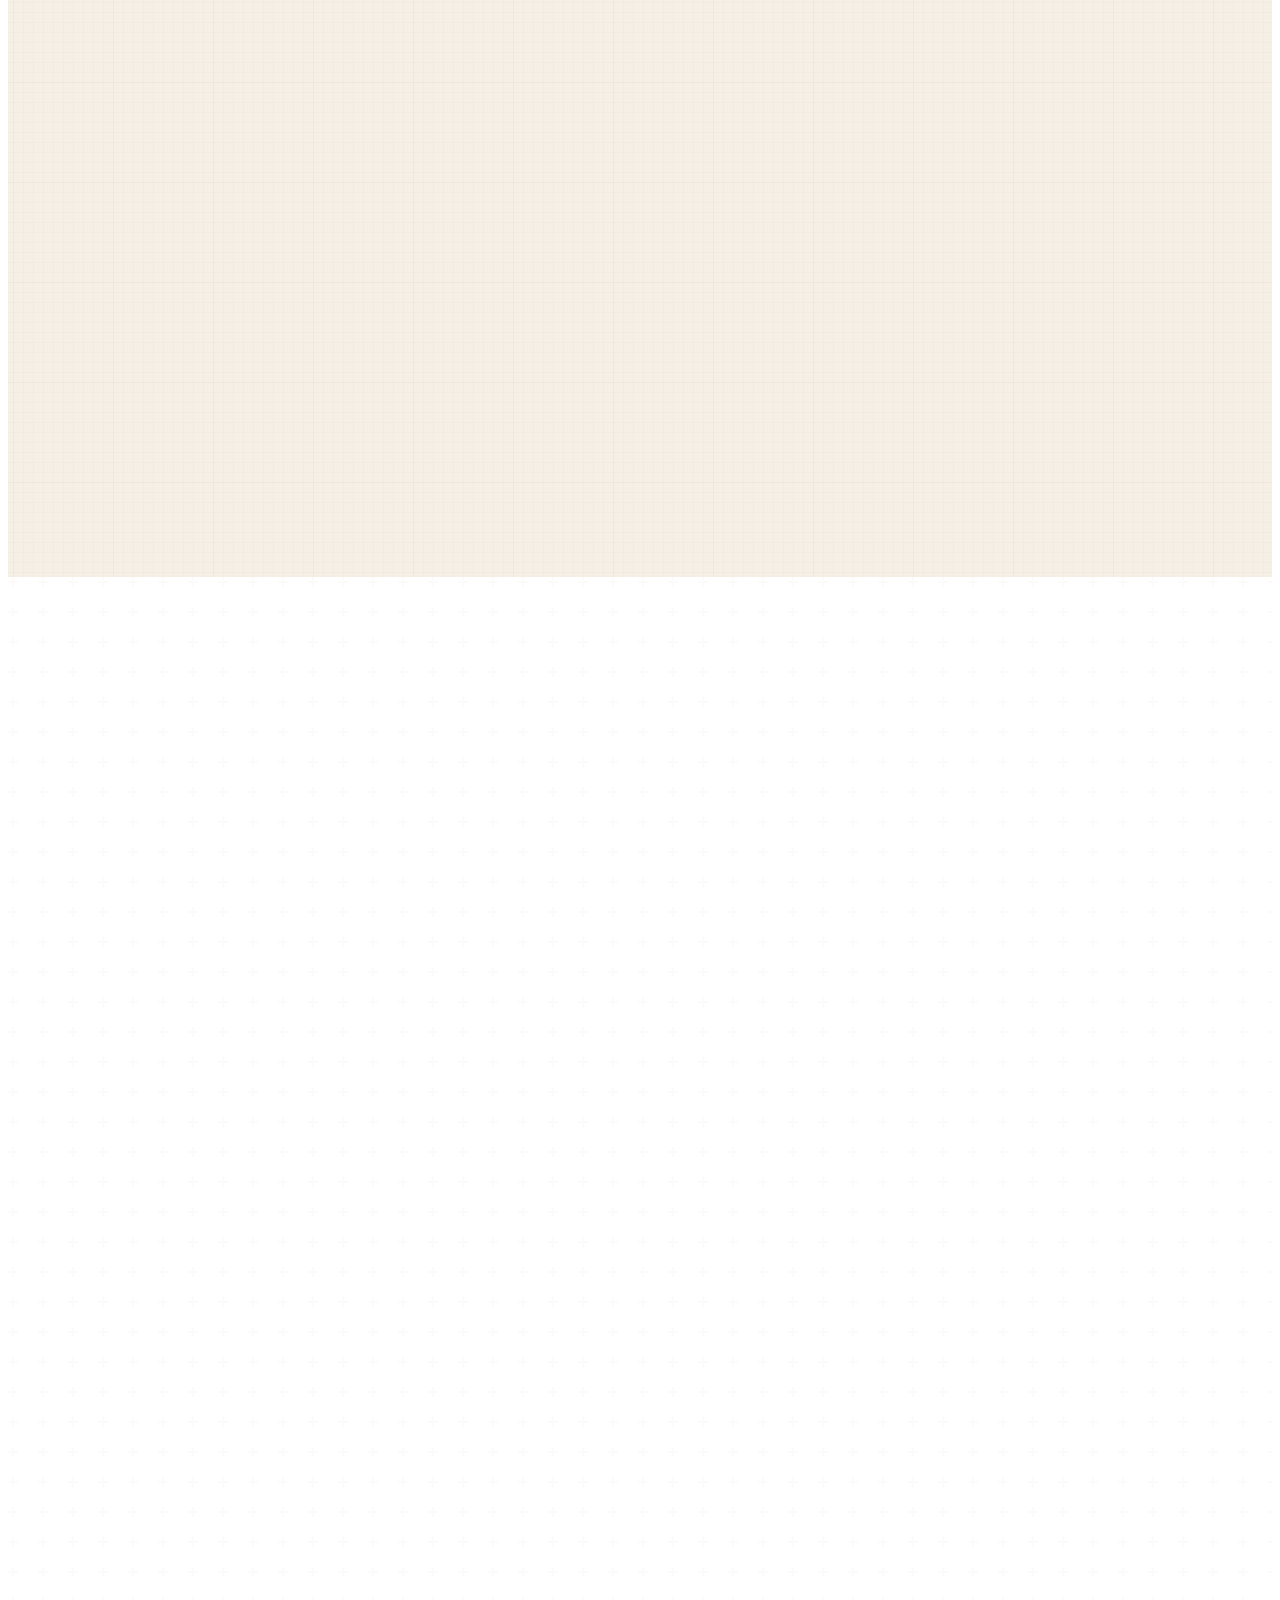
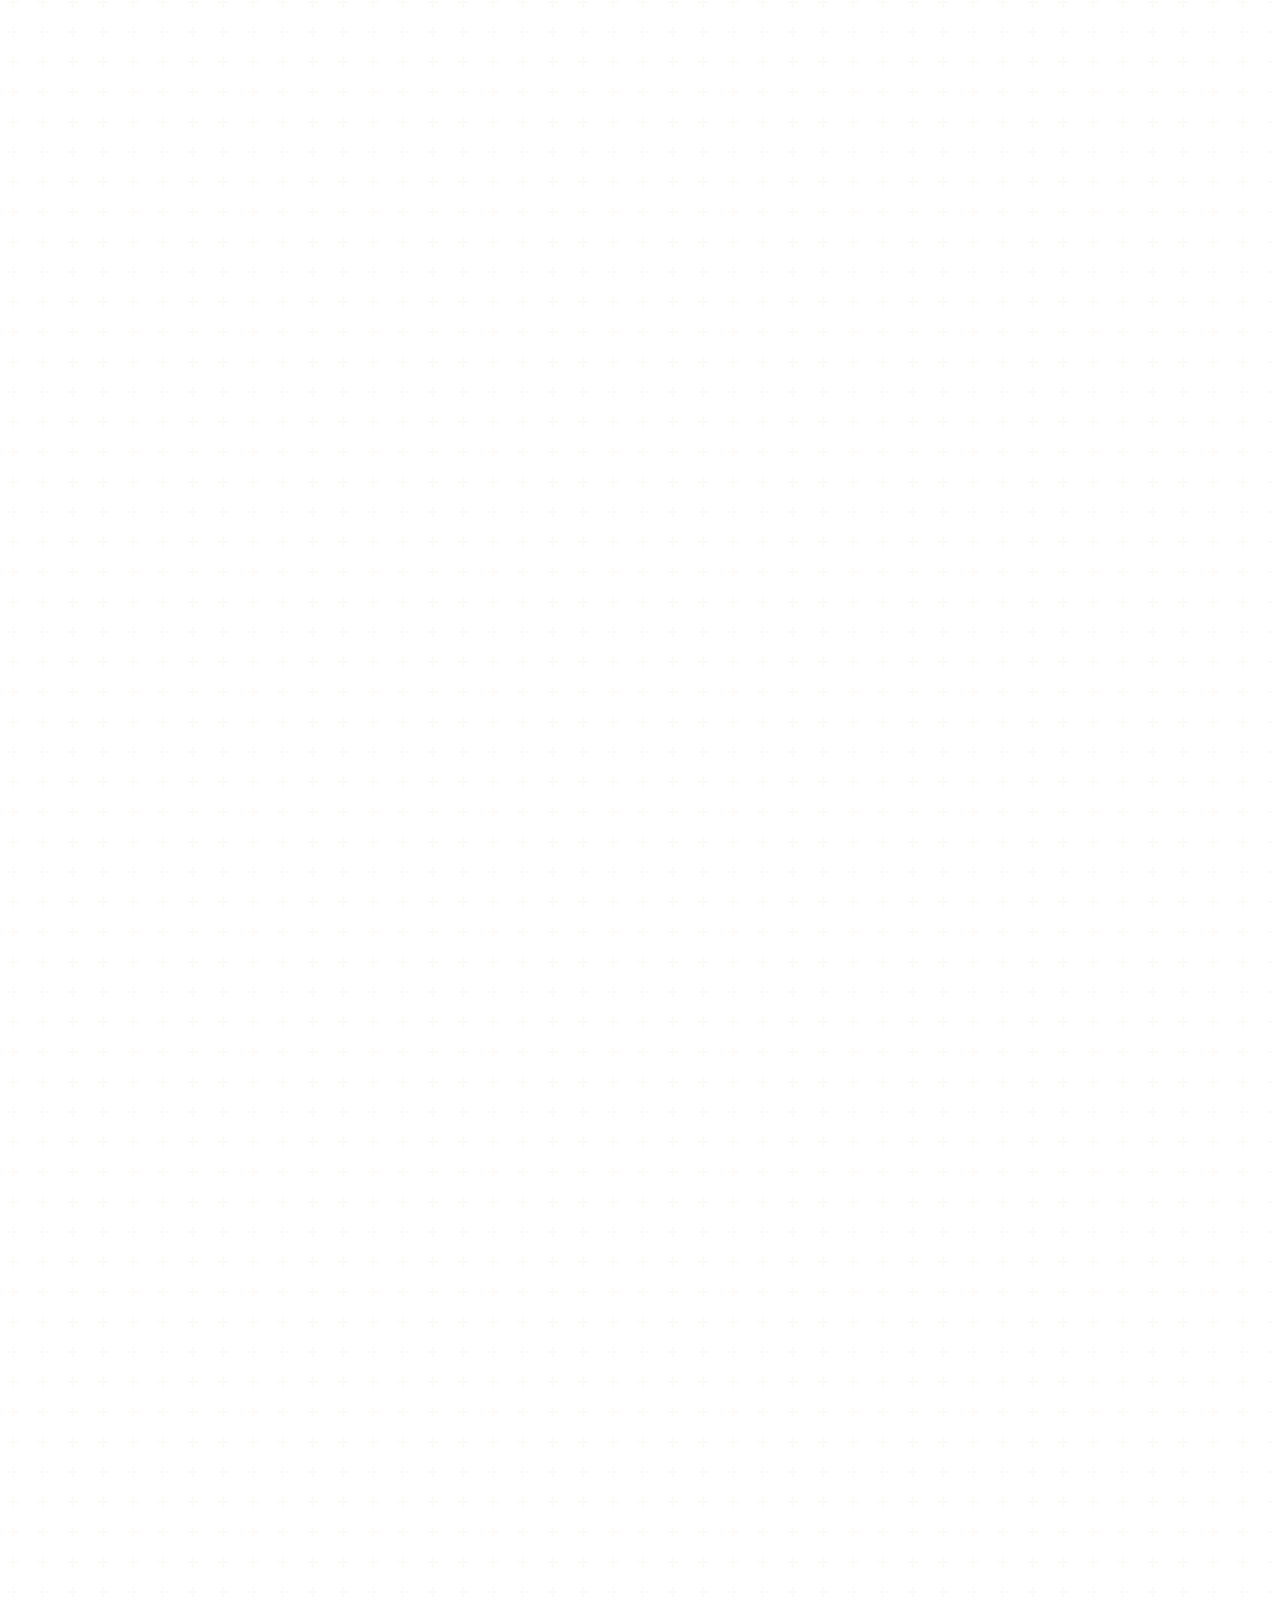
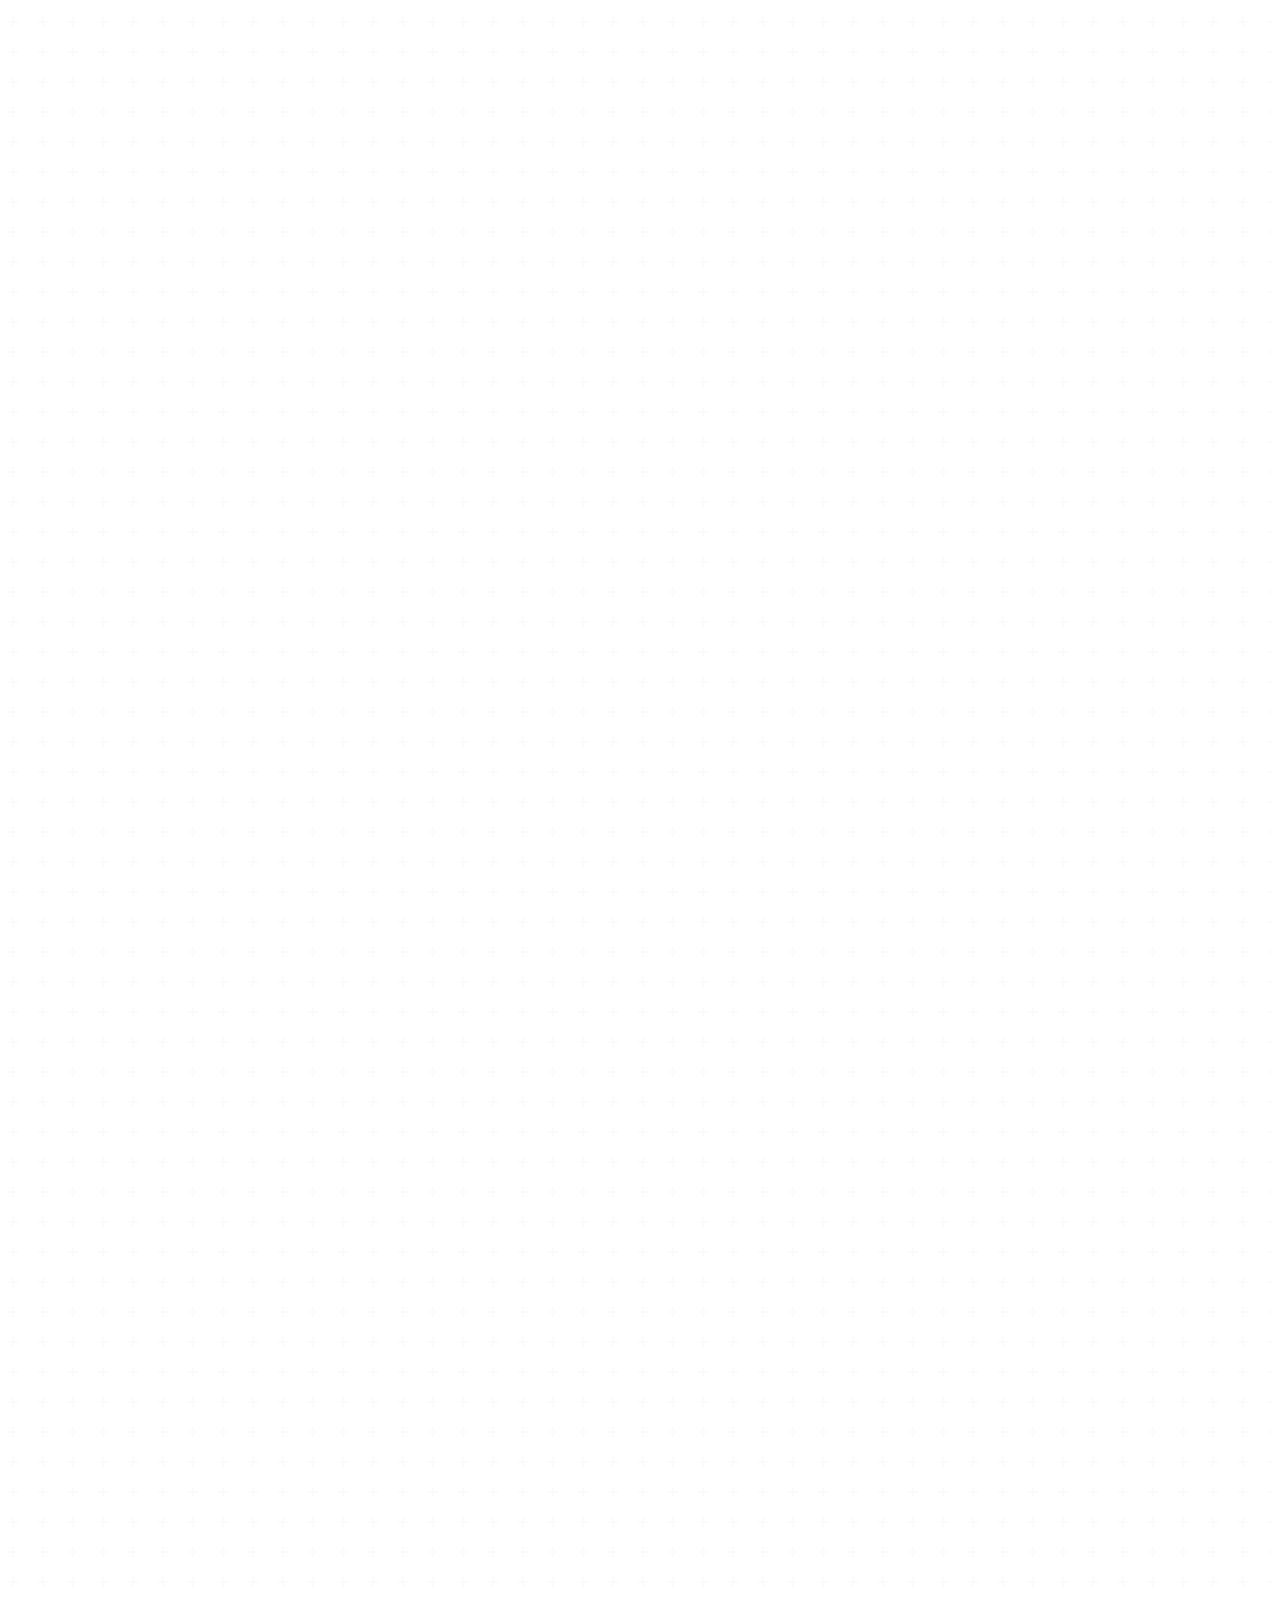
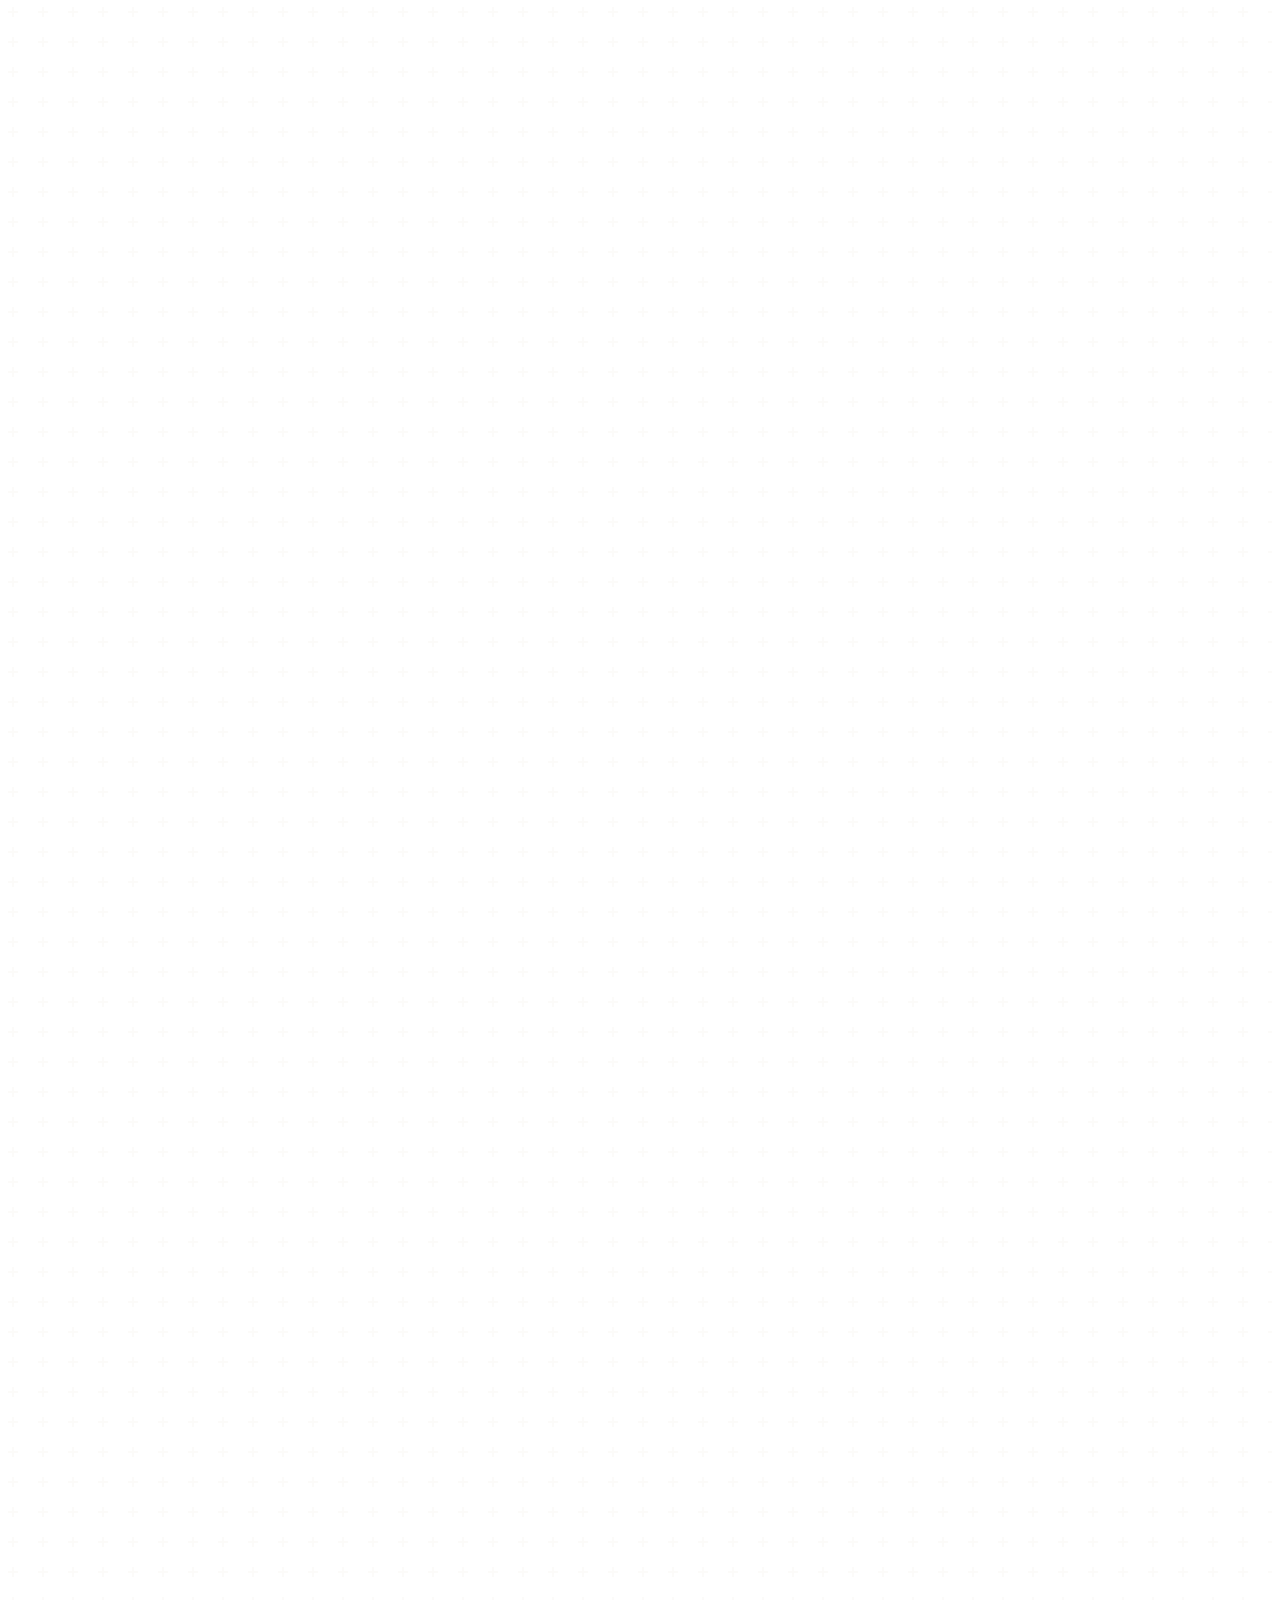
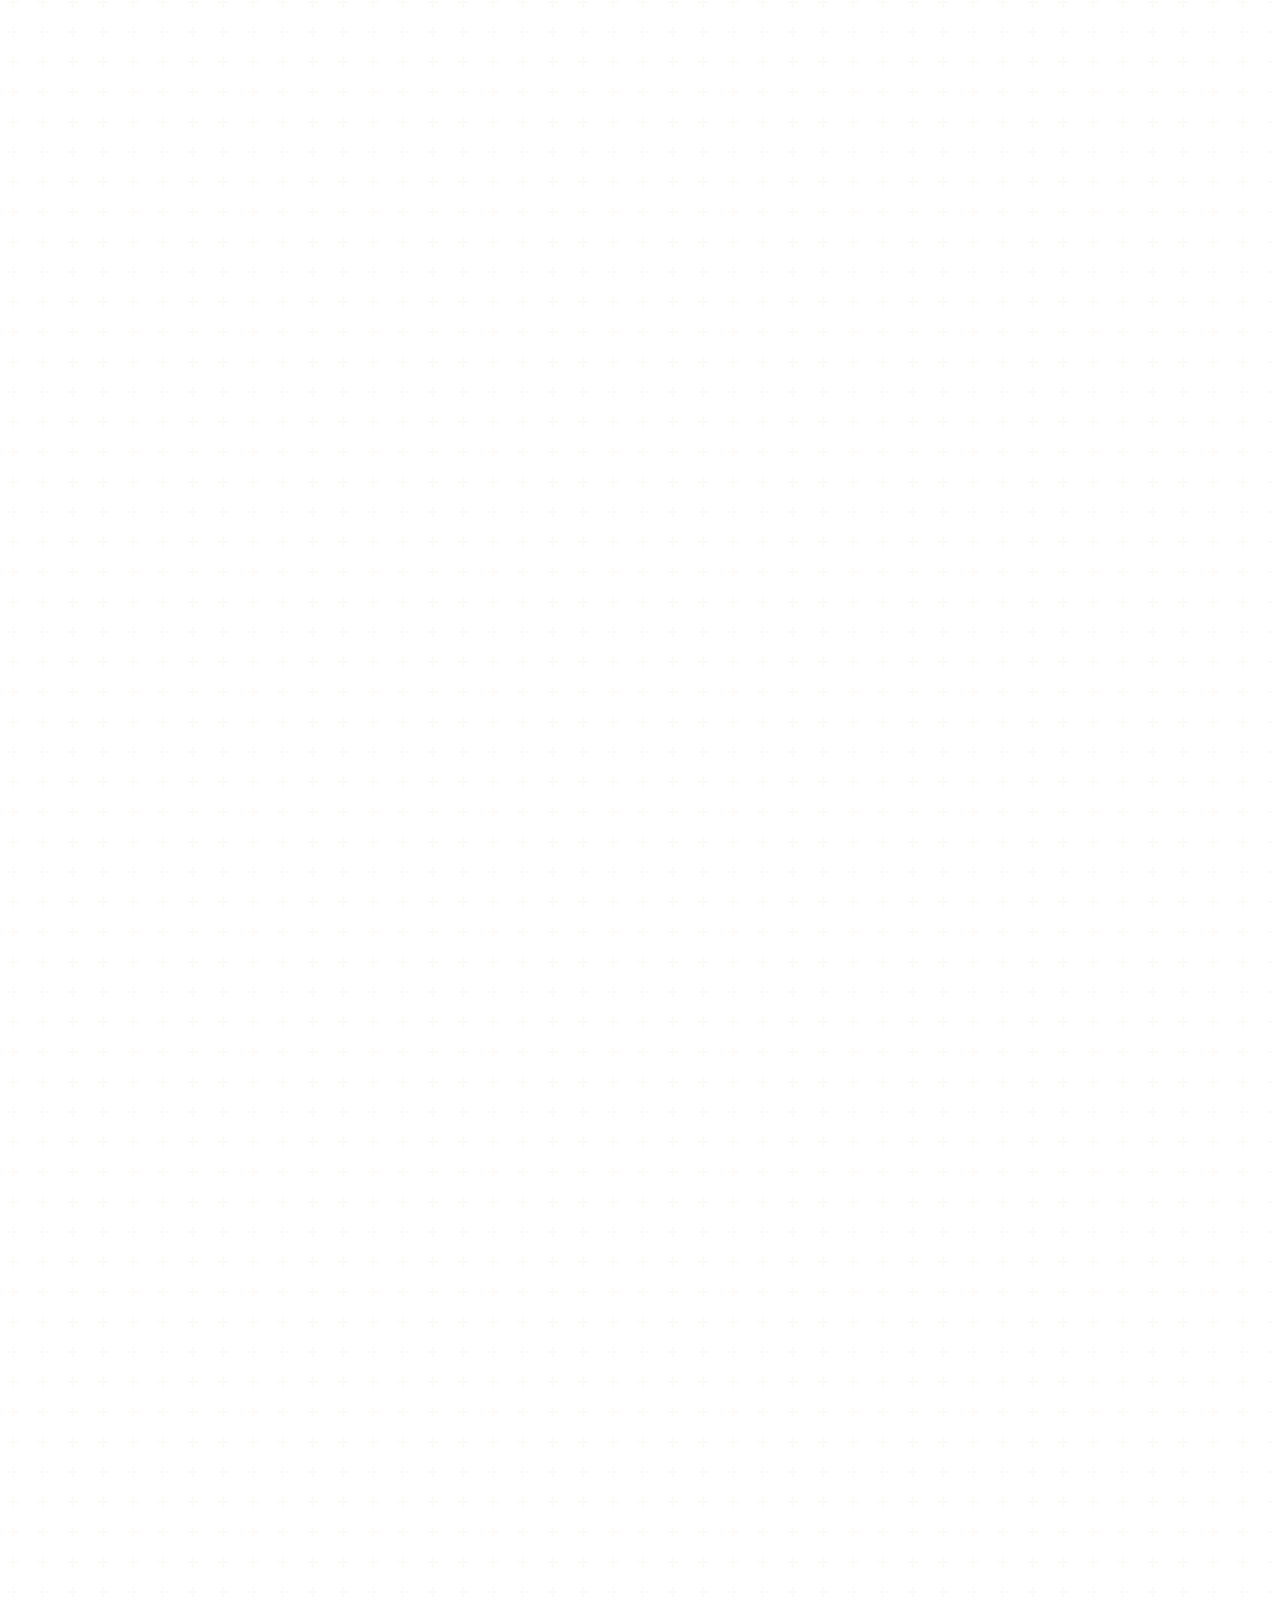
==== commit 54ee1de1: "add missed infor" ====
--- a/index.html
+++ b/index.html
@@ -121,14 +121,17 @@
             <div class="mb-8">
                 <h2 class="text-3xl md:text-4xl font-bold mb-8 slide-from-left">II.Giai cấp và dân tộc
                 </h2>
-                <h3 class="text-2xl md:text-3xl font-semibold mb-4">2.1. Các hình thức cộng đồng người trước khi hình thành dân tộc</h3>
+                <h3 class="text-2xl md:text-3xl font-semibold mb-4">2.1. Các hình thức cộng đồng người trước khi hình
+                    thành dân tộc</h3>
 
                 <div class="grid md:grid-cols-2 gap-8">
                     <div class="slide-from-left">
                         <h3 class="text-xl md:text-2xl font-semibold mb-4 text-primary-600 dark:text-primary-400">Khái
                             niệm</h3>
                         <div class="quote mb-6">
-                            <p>"Hình thức cộng đồng người là cách thức tổ chức xã hội của con người trong những thời kì lịch sử xã hội khác nhau. Lịch sử phát triển của xã hội loài người cho đến nay là lịch sử phát triển của các hình thức cộng đồng người từ thấp đến cao."</p>
+                            <p>"Hình thức cộng đồng người là cách thức tổ chức xã hội của con người trong những thời kì
+                                lịch sử xã hội khác nhau. Lịch sử phát triển của xã hội loài người cho đến nay là lịch
+                                sử phát triển của các hình thức cộng đồng người từ thấp đến cao."</p>
                         </div>
                         <div class="mt-6 img-frame rounded-lg overflow-hidden relative">
                             <img src="https://th.bing.com/th/id/OIP.dKk0OX-0XvGsvjOBdwSZMQAAAA?rs=1&pid=ImgDetMain"
@@ -138,22 +141,26 @@
                     </div>
 
                     <div class="slide-from-right">
-                        <h3 class="text-xl md:text-2xl font-semibold mb-4 text-primary-600 dark:text-primary-400">Các hình thức cộng đồng người</h3>
+                        <h3 class="text-xl md:text-2xl font-semibold mb-4 text-primary-600 dark:text-primary-400">Các
+                            hình thức cộng đồng người</h3>
                         <div class="timeline">
                             <div class="timeline-item fade-up">
                                 <div class="timeline-dot"></div>
                                 <h4 class="font-medium mb-2"><strong><u>Bộ tộc</u></strong></h4>
-                                <p>Cộng đồng người hình thành khi xã hội có sự phân chi giai cấp, được hình thành từ sự liên kết của nhiều bọ lạc trên 1 lãnh thổ nhất định.</p>
+                                <p>Cộng đồng người hình thành khi xã hội có sự phân chi giai cấp, được hình thành từ sự
+                                    liên kết của nhiều bọ lạc trên 1 lãnh thổ nhất định.</p>
                             </div>
                             <div class="timeline-item fade-up">
                                 <div class="timeline-dot"></div>
                                 <h4 class="font-medium mb-2"><strong><u>Bộ lạc</u></strong></h4>
-                                <p>Cộng đồng bao gồm những thị tộc có quan hệ cùng huyét thống hoặc các thị tộc có quan hệ hôn nhân liên kết với nhau.</p>
+                                <p>Cộng đồng bao gồm những thị tộc có quan hệ cùng huyét thống hoặc các thị tộc có quan
+                                    hệ hôn nhân liên kết với nhau.</p>
                             </div>
                             <div class="timeline-item fade-up">
                                 <div class="timeline-dot"></div>
                                 <h4 class="font-medium mb-2 font-bold"><strong><u>Thị tộc</u></strong></h4>
-                                <p>Một thiết chế chung cho tất cả các dân dã man, cho đến tận khi họ bước vào thời đại văn minh, và thậm chí còn sau hơn nữa.</p>
+                                <p>Một thiết chế chung cho tất cả các dân dã man, cho đến tận khi họ bước vào thời đại
+                                    văn minh, và thậm chí còn sau hơn nữa.</p>
                             </div>
                         </div>
                     </div>
@@ -185,7 +192,8 @@
                                     </svg>
                                 </div>
                                 <div>
-                                    <h3 class="text-xl font-semibold mb-2 text-primary-600 dark:text-primary-400">1. Khái niệm</h3>
+                                    <h3 class="text-xl font-semibold mb-2 text-primary-600 dark:text-primary-400">1.
+                                        Khái niệm</h3>
                                     <h4 class="font-medium mb-2"><u>Nghĩa rộng:</u></h4>
                                     <p>Dùng để chỉ quốc gia - các quốc gia dân tộc trên thế giới.</p>
                                     <br>
@@ -208,11 +216,12 @@
                                     </svg>
                                 </div>
                                 <div>
-                                    <h3 class="text-xl font-semibold mb-2 text-primary-600 dark:text-primary-400">2. Tuyên ngôn của Đảng Cộng sản</h3>
-                                    <p class="mb-2">Giai 
-                                        cấp tư sản đã ngày càng xóa bỏ tình trạng phân tán về tư liệu sản xuất, về 
-                                        tài sản và về dân cư và đã tạo nên những "dân tộc thống nhất, có một chính 
-                                        phủ thống nhất, một luật pháp thống nhất, một lợi ích dân tộc thống nhất 
+                                    <h3 class="text-xl font-semibold mb-2 text-primary-600 dark:text-primary-400">2.
+                                        Tuyên ngôn của Đảng Cộng sản</h3>
+                                    <p class="mb-2">Giai
+                                        cấp tư sản đã ngày càng xóa bỏ tình trạng phân tán về tư liệu sản xuất, về
+                                        tài sản và về dân cư và đã tạo nên những "dân tộc thống nhất, có một chính
+                                        phủ thống nhất, một luật pháp thống nhất, một lợi ích dân tộc thống nhất
                                         mang tính giai cấp và một hàng rào thuế quan thống nhất".</p>
                                 </div>
                             </div>
@@ -227,10 +236,13 @@
                         <div class="img-caption">Dân tộc</div>
                     </div>
                     <div class="mt-6 p-6 bg-primary-50 dark:bg-primary-900/30 rounded-lg appear-after">
-                        <h3 class="text-xl font-semibold mb-4 text-primary-700 dark:text-primary-300">Khái quát từ quan điểm của các nhà kinh điển</h3>
+                        <h3 class="text-xl font-semibold mb-4 text-primary-700 dark:text-primary-300">Khái quát từ quan
+                            điểm của các nhà kinh điển</h3>
                         <div class="grid grid-cols-1 gap-4">
                             <div class="quote mb-6">
-                                <p>"Hình thức cộng đồng người là cách thức tổ chức xã hội của con người trong những thời kì lịch sử xã hội khác nhau. Lịch sử phát triển của xã hội loài người cho đến nay là lịch sử phát triển của các hình thức cộng đồng người từ thấp đến cao."</p>
+                                <p>"Hình thức cộng đồng người là cách thức tổ chức xã hội của con người trong những thời
+                                    kì lịch sử xã hội khác nhau. Lịch sử phát triển của xã hội loài người cho đến nay là
+                                    lịch sử phát triển của các hình thức cộng đồng người từ thấp đến cao."</p>
                             </div>
                         </div>
                     </div>
@@ -244,44 +256,47 @@
     <section id="slide4" class="slide px-4 py-20 md:px-20 md:py-24 bg-sepia-100 dark:bg-sepia-800">
         <div class="bg-pattern"></div>
         <div class="slide-content max-w-5xl mx-auto">
-            <h4 class="text-3xl md:text-4xl font-bold mb-8 slide-from-left">Quá trình hình thành các dân tộc ở châu Âu và đặc thù sự hình 
+            <h4 class="text-3xl md:text-4xl font-bold mb-8 slide-from-left">Quá trình hình thành các dân tộc ở châu Âu
+                và đặc thù sự hình
                 thành dân tộc ở châu Á</h4>
 
             <div class="grid md:grid-cols-2 gap-10 mb-10">
                 <div class="slide-from-left">
-                    <h3 class="text-xl md:text-2xl font-semibold mb-6 text-primary-600 dark:text-primary-400">Quá trình hình thành dân tộc ở châu Âu</h3>
+                    <h3 class="text-xl md:text-2xl font-semibold mb-6 text-primary-600 dark:text-primary-400">Quá trình
+                        hình thành dân tộc ở châu Âu</h3>
                     <div class="mb-6">
                         <div class="quote mb-4">
-                            <p> Ở châu Âu dân tộc hình thành theo hai 
-                                phương thức chủ yếu gắn liền với sự hình thành và phát triển của chủ nghĩa 
+                            <p> Ở châu Âu dân tộc hình thành theo hai
+                                phương thức chủ yếu gắn liền với sự hình thành và phát triển của chủ nghĩa
                                 tư bản.</p>
                         </div>
                     </div>
 
                     <div class="space-y-4">
                         <div class="bg-sepia-50 dark:bg-sepia-700 p-4 rounded-lg shadow-sm fade-up">
-                            <h4 class="font-medium mb-2 text-primary-600 dark:text-primary-400"> Phương thức thứ nhất</h4>
-                            <p>Dân tộc hình thành từ nhiều bộ tộc khác nhau 
-                                trong một quốc gia. Quá trình hình thành dân tộc ở đây vừa là một quá trình 
-                                thống nhất lãnh thổ, thống nhất thị trường; đồng thời, cũng là một quá trình 
+                            <h4 class="font-medium mb-2 text-primary-600 dark:text-primary-400"> Phương thức thứ nhất
+                            </h4>
+                            <p>Dân tộc hình thành từ nhiều bộ tộc khác nhau
+                                trong một quốc gia. Quá trình hình thành dân tộc ở đây vừa là một quá trình
+                                thống nhất lãnh thổ, thống nhất thị trường; đồng thời, cũng là một quá trình
                                 đồng hoá các bộ tộc khác nhau thành một dân tộc duy nhất.</p>
                         </div>
                         <div class="bg-sepia-50 dark:bg-sepia-700 p-4 rounded-lg shadow-sm fade-up">
                             <h4 class="font-medium mb-2 text-primary-600 dark:text-primary-400">Phương thức thứ hai</h4>
-                            <p>Do điều kiện chế độ phong kiến chưa bị thủ tiêu, chủ nghĩa tư bản phát triển 
-                                còn yếu, dân tộc được hình thành từ một bộ tộc. ở đây không có quá trình 
-                                đồng hoá các bộ tộc mà chỉ có quá trình thống nhất các lãnh thổ phong kiến 
-                                thành lập một quốc gia gồm nhiều dân tộc, trong đó mỗi dân tộc hình thành 
+                            <p>Do điều kiện chế độ phong kiến chưa bị thủ tiêu, chủ nghĩa tư bản phát triển
+                                còn yếu, dân tộc được hình thành từ một bộ tộc. ở đây không có quá trình
+                                đồng hoá các bộ tộc mà chỉ có quá trình thống nhất các lãnh thổ phong kiến
+                                thành lập một quốc gia gồm nhiều dân tộc, trong đó mỗi dân tộc hình thành
                                 từ một bộ tộc riêng.</p>
                         </div>
                         <div class="bg-sepia-50 dark:bg-sepia-700 p-4 rounded-lg shadow-sm fade-up">
                             <h4 class="font-medium mb-2 text-primary-600 dark:text-primary-400">Kết luận
                             </h4>
                             <p>Sự
-                                hình thành các dân tộc trong lịch sử trên thế giới còn tuỳ điều kiện và hoàn cảnh 
-                                lịch sử cụ thể của mỗi quốc gia, khu vực. Sự hình thành các quốc gia, dân tộc ở 
-                                phương Đông có tính đặc thù riêng. Thực tiễn lịch sử cho thấy, ở Trung 
-                                Quốc, Ấn Độ, Việt Nam... dân tộc được hình thành rất sớm, không gắn với 
+                                hình thành các dân tộc trong lịch sử trên thế giới còn tuỳ điều kiện và hoàn cảnh
+                                lịch sử cụ thể của mỗi quốc gia, khu vực. Sự hình thành các quốc gia, dân tộc ở
+                                phương Đông có tính đặc thù riêng. Thực tiễn lịch sử cho thấy, ở Trung
+                                Quốc, Ấn Độ, Việt Nam... dân tộc được hình thành rất sớm, không gắn với
                                 sự ra đời của chủ nghĩa tư bản.</p>
                         </div>
                     </div>
@@ -290,23 +305,28 @@
                 </div>
 
                 <div class="slide-from-right">
-                    <h3 class="text-xl md:text-2xl font-semibold mb-6 text-primary-600 dark:text-primary-400">Đặc thù của sự hình thành dân tộc Việt Nam</h3>
+                    <h3 class="text-xl md:text-2xl font-semibold mb-6 text-primary-600 dark:text-primary-400">Đặc thù
+                        của sự hình thành dân tộc Việt Nam</h3>
 
                     <div class="mb-6 bg-sepia-50 dark:bg-sepia-700 p-5 rounded-lg shadow-sm">
                         <ul class="space-y-3">
                             <li class="fade-up">
                                 <div class="flex items-start">
-                                    <span><span class="font-medium"> - Gắn liền với lịch sử dựng nước và giữ nước, với quá trình đấu tranh chống giặc ngoại xâm và cải tạo thiên nhiên, bảo vệ văn hóa dân tộc</span>.</span>
+                                    <span><span class="font-medium"> - Gắn liền với lịch sử dựng nước và giữ nước, với
+                                            quá trình đấu tranh chống giặc ngoại xâm và cải tạo thiên nhiên, bảo vệ văn
+                                            hóa dân tộc</span>.</span>
                                 </div>
                             </li>
                             <li class="fade-up">
                                 <div class="flex items-start">
-                                    <span><span class="font-medium"> - Quá trình hình thành dân tộc bắt đầu từ khi Đại Việt dành độc lập cho đến thời Lý - Trần</span> .</span>
+                                    <span><span class="font-medium"> - Quá trình hình thành dân tộc bắt đầu từ khi Đại
+                                            Việt dành độc lập cho đến thời Lý - Trần</span> .</span>
                                 </div>
                             </li>
                             <li class="fade-up">
                                 <div class="flex items-start">
-                                    <span><span class="font-medium"> - Bắt nguồn từ nhu cầu chống thiên tai và chống giặc ngoại xâm</span>.</span>
+                                    <span><span class="font-medium"> - Bắt nguồn từ nhu cầu chống thiên tai và chống
+                                            giặc ngoại xâm</span>.</span>
                                 </div>
                             </li>
                         </ul>
@@ -720,40 +740,10 @@
                     <div class="space-y-4">
                         <p>Nhà nước, về bản chất, là một tổ chức chính trị của một giai cấp thống trị về mặt kinh tế
                             nhằm bảo vệ trật tự hiện hành và đàn áp sự phản kháng của các giai cấp khác.</p>
-
-                        <div class="p-4 bg-sepia-50 dark:bg-sepia-700 rounded-lg shadow-sm fade-up">
-                            <h4 class="font-medium mb-2">Quan điểm của V.I.Lênin</h4>
-                            <p class="italic">"Theo Mác, nhà nước là một cơ quan thống trị giai cấp, là một cơ quan áp
-                                bức của một giai cấp này đối với một giai cấp khác; đó là sự kiến lập một "trật tự",
-                                trật tự này hợp pháp hóa và củng cố sự áp bức kia bằng cách làm dịu xung đột giai cấp"
-                            </p>
-                        </div>
-
-                        <div class="p-4 bg-sepia-50 dark:bg-sepia-700 rounded-lg shadow-sm fade-up">
-                            <h4 class="font-medium mb-2">Các trường hợp đặc biệt</h4>
-                            <ul class="space-y-2">
-                                <li class="flex items-start">
-                                    <svg class="w-5 h-5 text-primary-500 mr-2 mt-0.5" fill="none" stroke="currentColor"
-                                        viewBox="0 0 24 24">
-                                        <path stroke-linecap="round" stroke-linejoin="round" stroke-width="2"
-                                            d="M5 13l4 4L19 7"></path>
-                                    </svg>
-                                    <span>Nhà nước có thể là sản phẩm của sự thỏa hiệp tạm thời giữa các giai cấp</span>
-                                </li>
-                                <li class="flex items-start">
-                                    <svg class="w-5 h-5 text-primary-500 mr-2 mt-0.5" fill="none" stroke="currentColor"
-                                        viewBox="0 0 24 24">
-                                        <path stroke-linecap="round" stroke-linejoin="round" stroke-width="2"
-                                            d="M5 13l4 4L19 7"></path>
-                                    </svg>
-                                    <span>Nhà nước có thể giữ mức độ độc lập nhất định khi các giai cấp đối địch ở thế
-                                        cân bằng</span>
-                                </li>
-                            </ul>
-                        </div>
-                    </div>
-                </div>
-            </div>
+                    </div>
+                </div>
+            </div>
+        </div>
         </div>
     </section>
 
@@ -796,6 +786,33 @@
                         cơ bản của nhà nước</h3>
 
                     <div class="space-y-6">
+                        <div class="p-5 bg-sepia-50 dark:bg-sepia-700 rounded-lg shadow-sm fade-up">
+                            <h4 class="font-medium mb-3">Chức năng thống trị chính trị của giai cấp và chức năng xã
+                                hội
+                            </h4>
+                            <ul class="space-y-2">
+                                <li class="flex items-start">
+                                    <svg class="w-5 h-5 text-primary-500 mr-2 mt-0.5" fill="none" stroke="currentColor"
+                                        viewBox="0 0 24 24">
+                                        <path stroke-linecap="round" stroke-linejoin="round" stroke-width="2"
+                                            d="M5 13l4 4L19 7"></path>
+                                    </svg>
+                                    <span>Sử dụng bộ máy quyền lực để duy trì sự thống trị đó thông qua hệ
+                                        thống chính sách và pháp luật.</span>
+                                </li>
+                                <li class="flex items-start">
+                                    <svg class="w-5 h-5 text-primary-500 mr-2 mt-0.5" fill="none" stroke="currentColor"
+                                        viewBox="0 0 24 24">
+                                        <path stroke-linecap="round" stroke-linejoin="round" stroke-width="2"
+                                            d="M5 13l4 4L19 7"></path>
+                                    </svg>
+                                    <span>Nhà nước nhân
+                                        danh xã hội làm nhiệm vụ quản lý nhà nước về xã hội, điều hành các công
+                                        việc chung của xã hội </span>
+                                </li>
+                            </ul>
+                        </div>
+
                         <div class="p-5 bg-sepia-50 dark:bg-sepia-700 rounded-lg shadow-sm fade-up">
                             <h4 class="font-medium mb-3">Chức năng đối nội</h4>
                             <ul class="space-y-2">
@@ -1050,41 +1067,6 @@
                         </div>
                     </div>
                 </div>
-
-                <div class="p-6 bg-sepia-50 dark:bg-sepia-700 rounded-lg shadow-sm fade-up">
-                    <h3 class="text-xl font-semibold mb-4 text-primary-600 dark:text-primary-400">Phân tích từ quan điểm
-                        duy vật lịch sử</h3>
-
-                    <ul class="space-y-3">
-                        <li class="flex items-start">
-                            <svg class="w-5 h-5 text-primary-500 mr-2 mt-0.5" fill="none" stroke="currentColor"
-                                viewBox="0 0 24 24">
-                                <path stroke-linecap="round" stroke-linejoin="round" stroke-width="2"
-                                    d="M5 13l4 4L19 7"></path>
-                            </svg>
-                            <span>Tính bền vững của các quan hệ sản xuất truyền thống (nông nghiệp lúa nước) tạo nền
-                                tảng kinh tế-xã hội ổn định</span>
-                        </li>
-                        <li class="flex items-start">
-                            <svg class="w-5 h-5 text-primary-500 mr-2 mt-0.5" fill="none" stroke="currentColor"
-                                viewBox="0 0 24 24">
-                                <path stroke-linecap="round" stroke-linejoin="round" stroke-width="2"
-                                    d="M5 13l4 4L19 7"></path>
-                            </svg>
-                            <span>Ý thức dân tộc phát triển như một kiến trúc thượng tầng phản ánh các điều kiện tồn tại
-                                vật chất đặc thù</span>
-                        </li>
-                        <li class="flex items-start">
-                            <svg class="w-5 h-5 text-primary-500 mr-2 mt-0.5" fill="none" stroke="currentColor"
-                                viewBox="0 0 24 24">
-                                <path stroke-linecap="round" stroke-linejoin="round" stroke-width="2"
-                                    d="M5 13l4 4L19 7"></path>
-                            </svg>
-                            <span>Mâu thuẫn giai cấp thường tạm lắng trước mâu thuẫn dân tộc, tạo nên sự thống nhất
-                                trong đấu tranh giải phóng</span>
-                        </li>
-                    </ul>
-                </div>
             </div>
         </div>
     </section>
